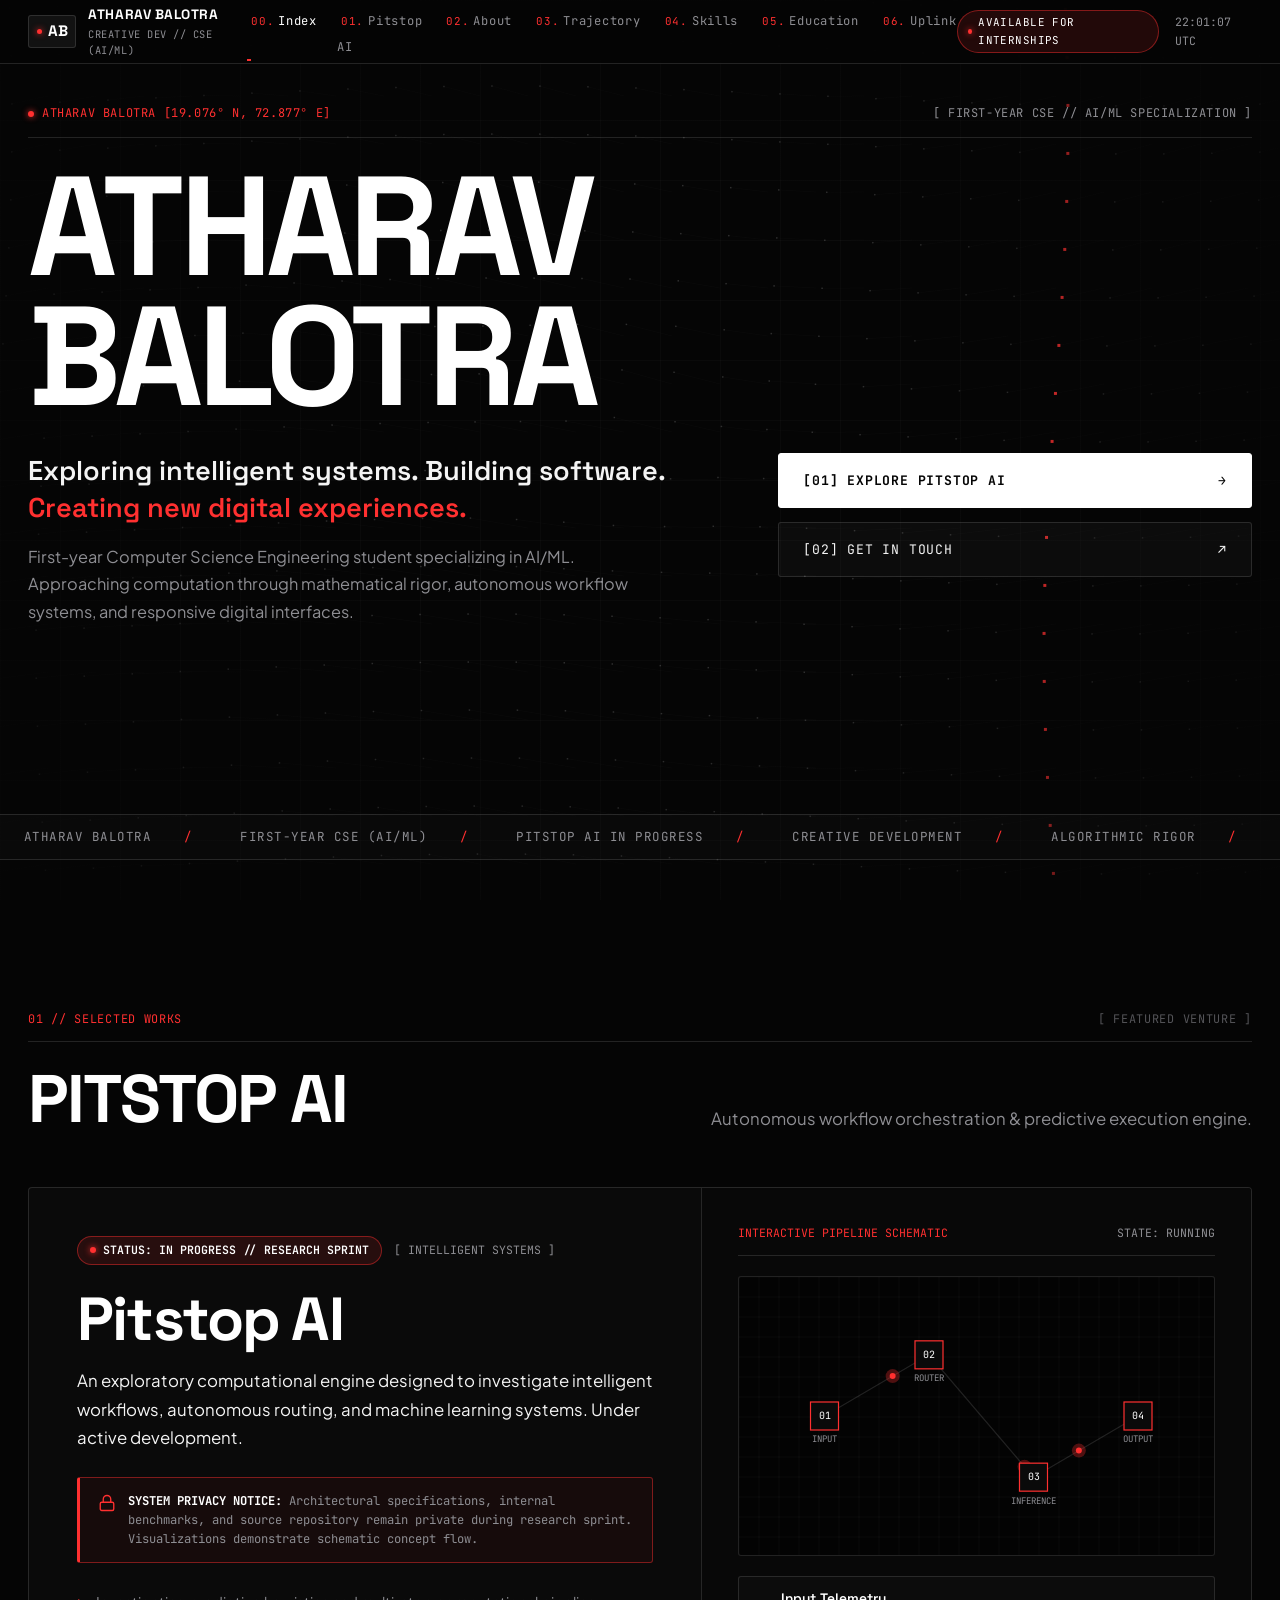
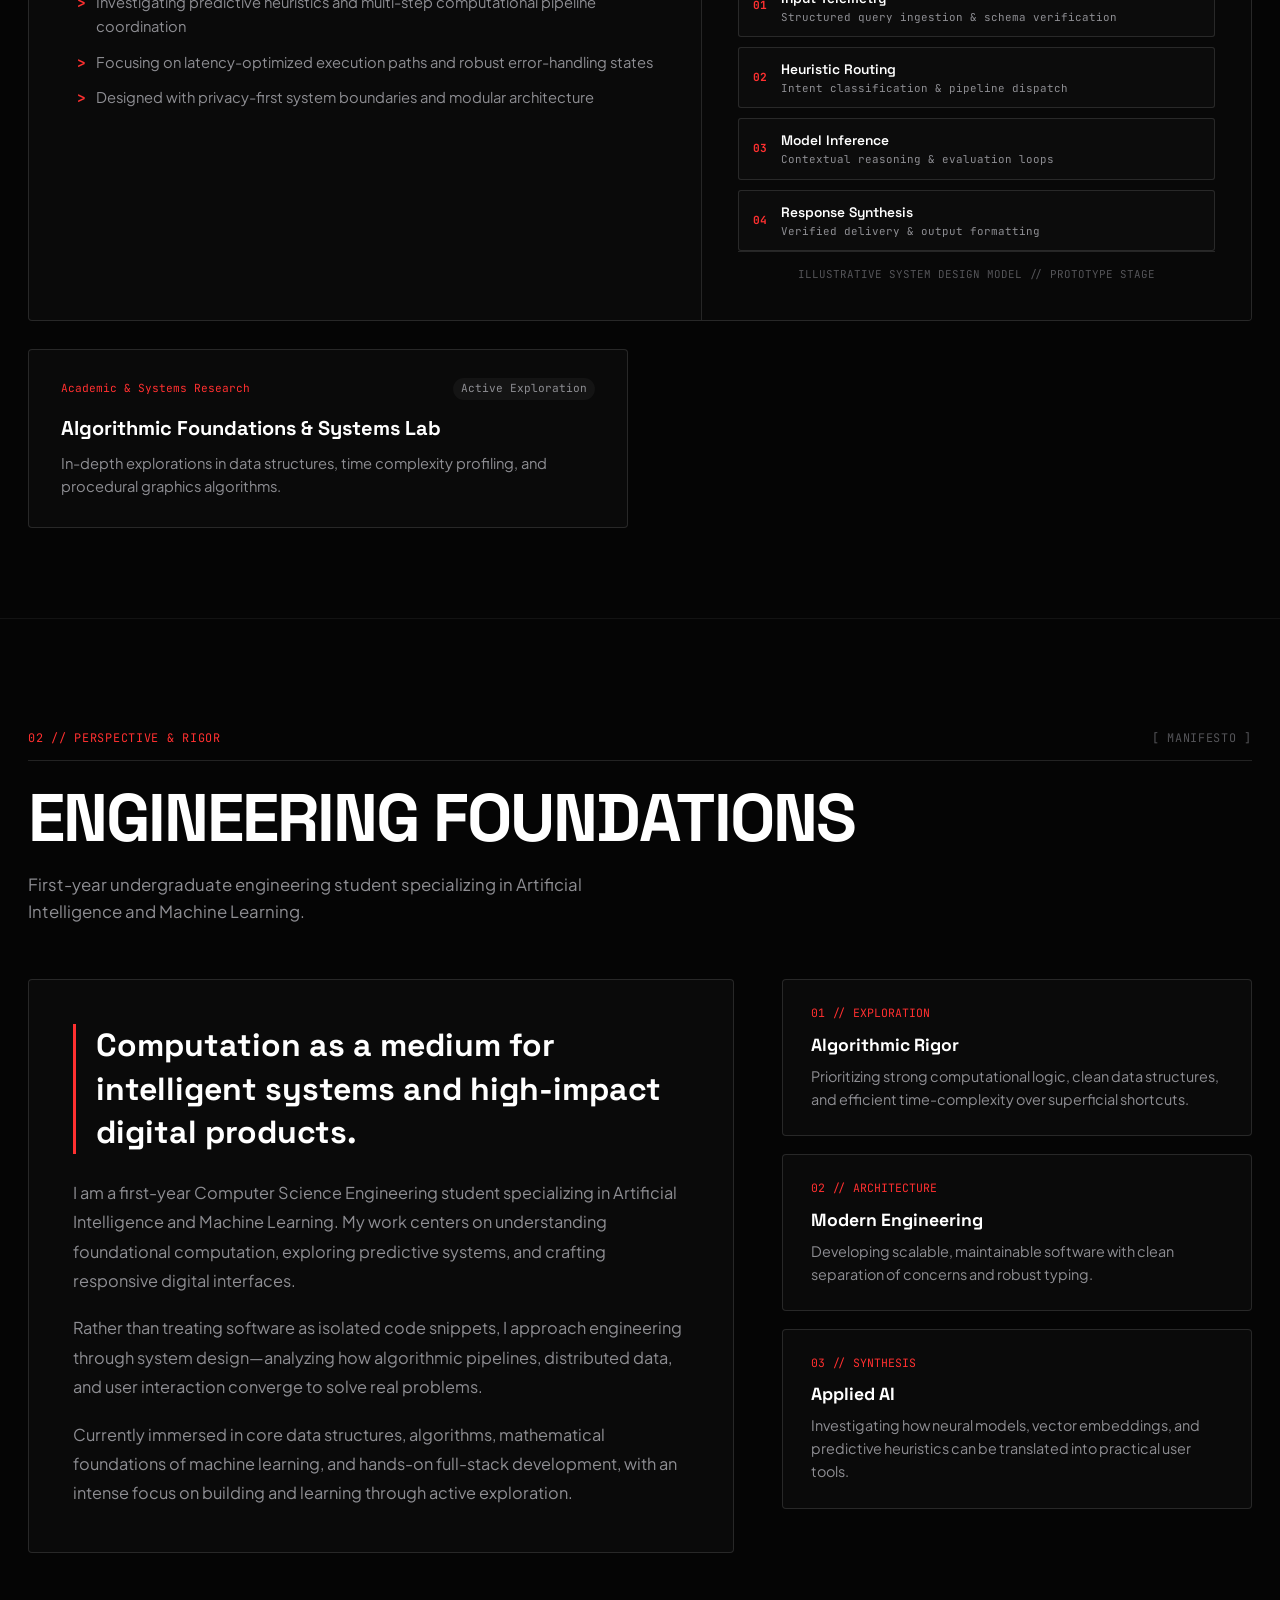
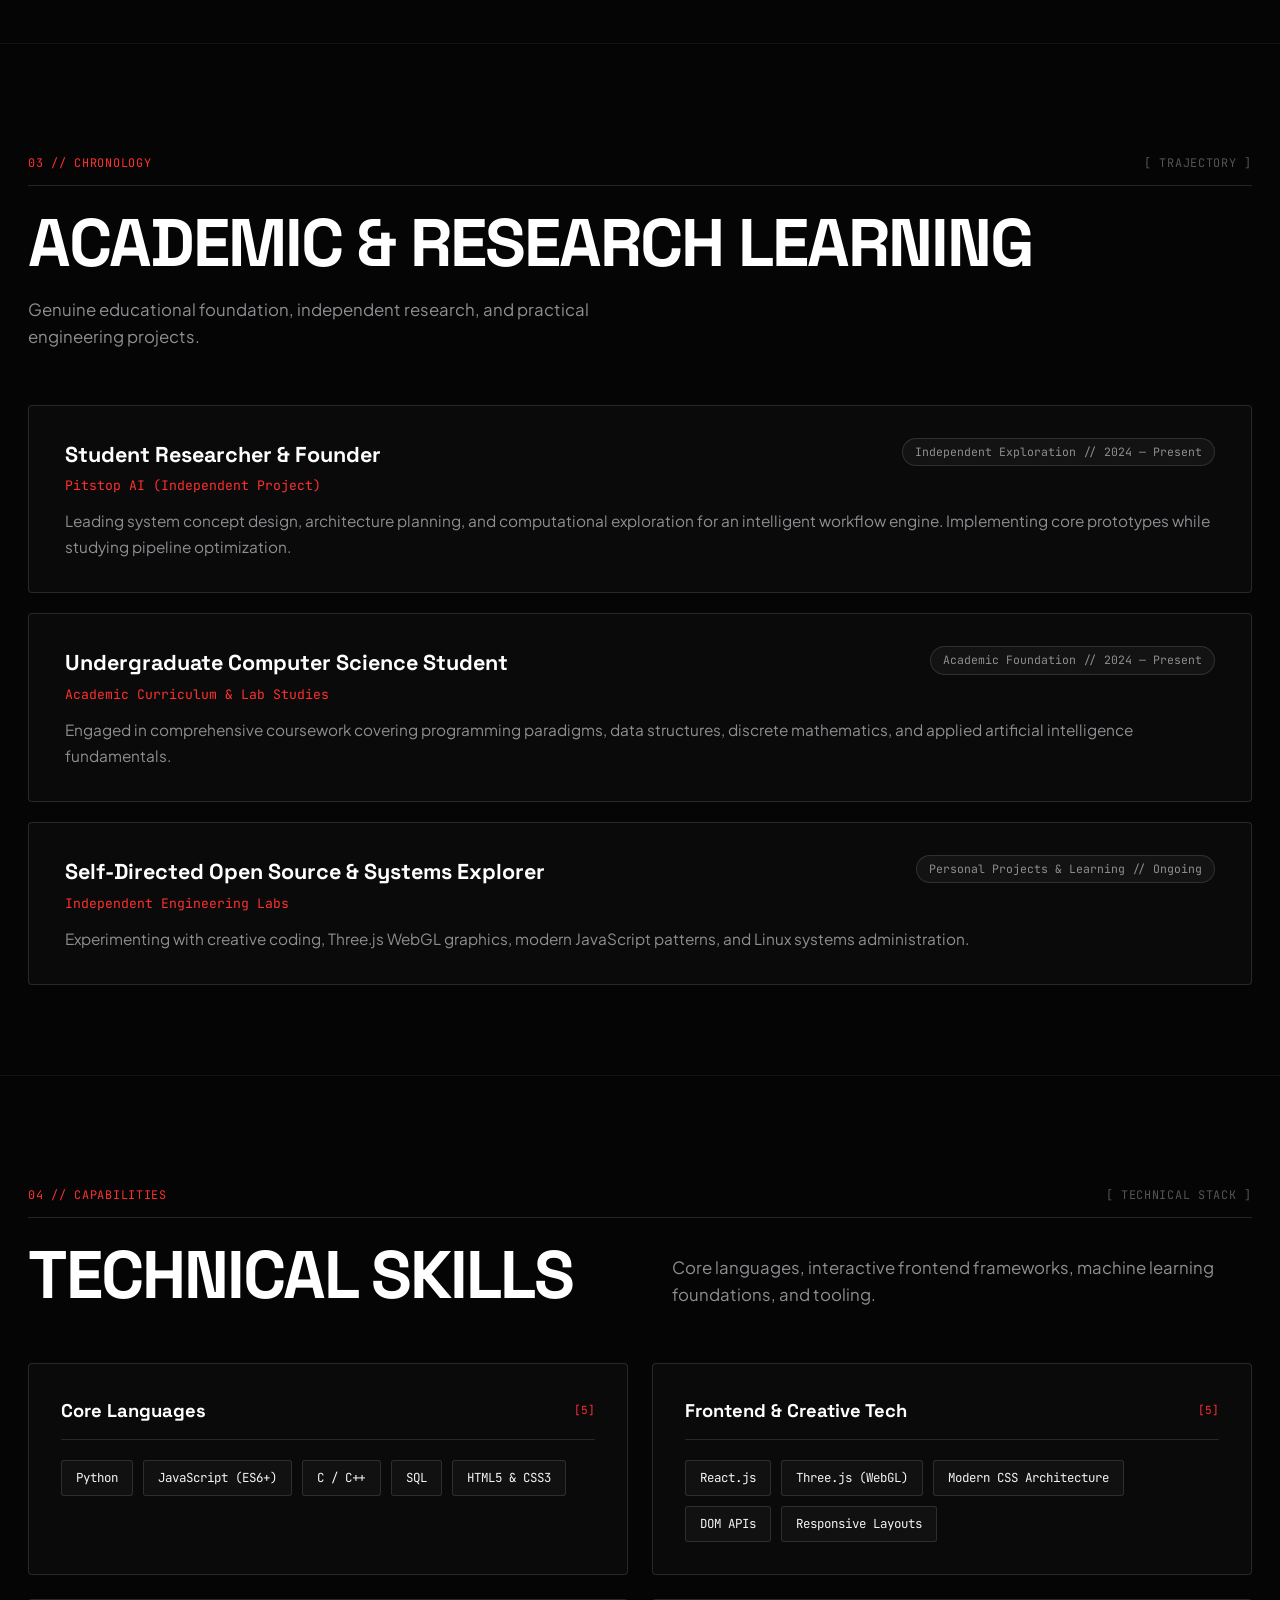
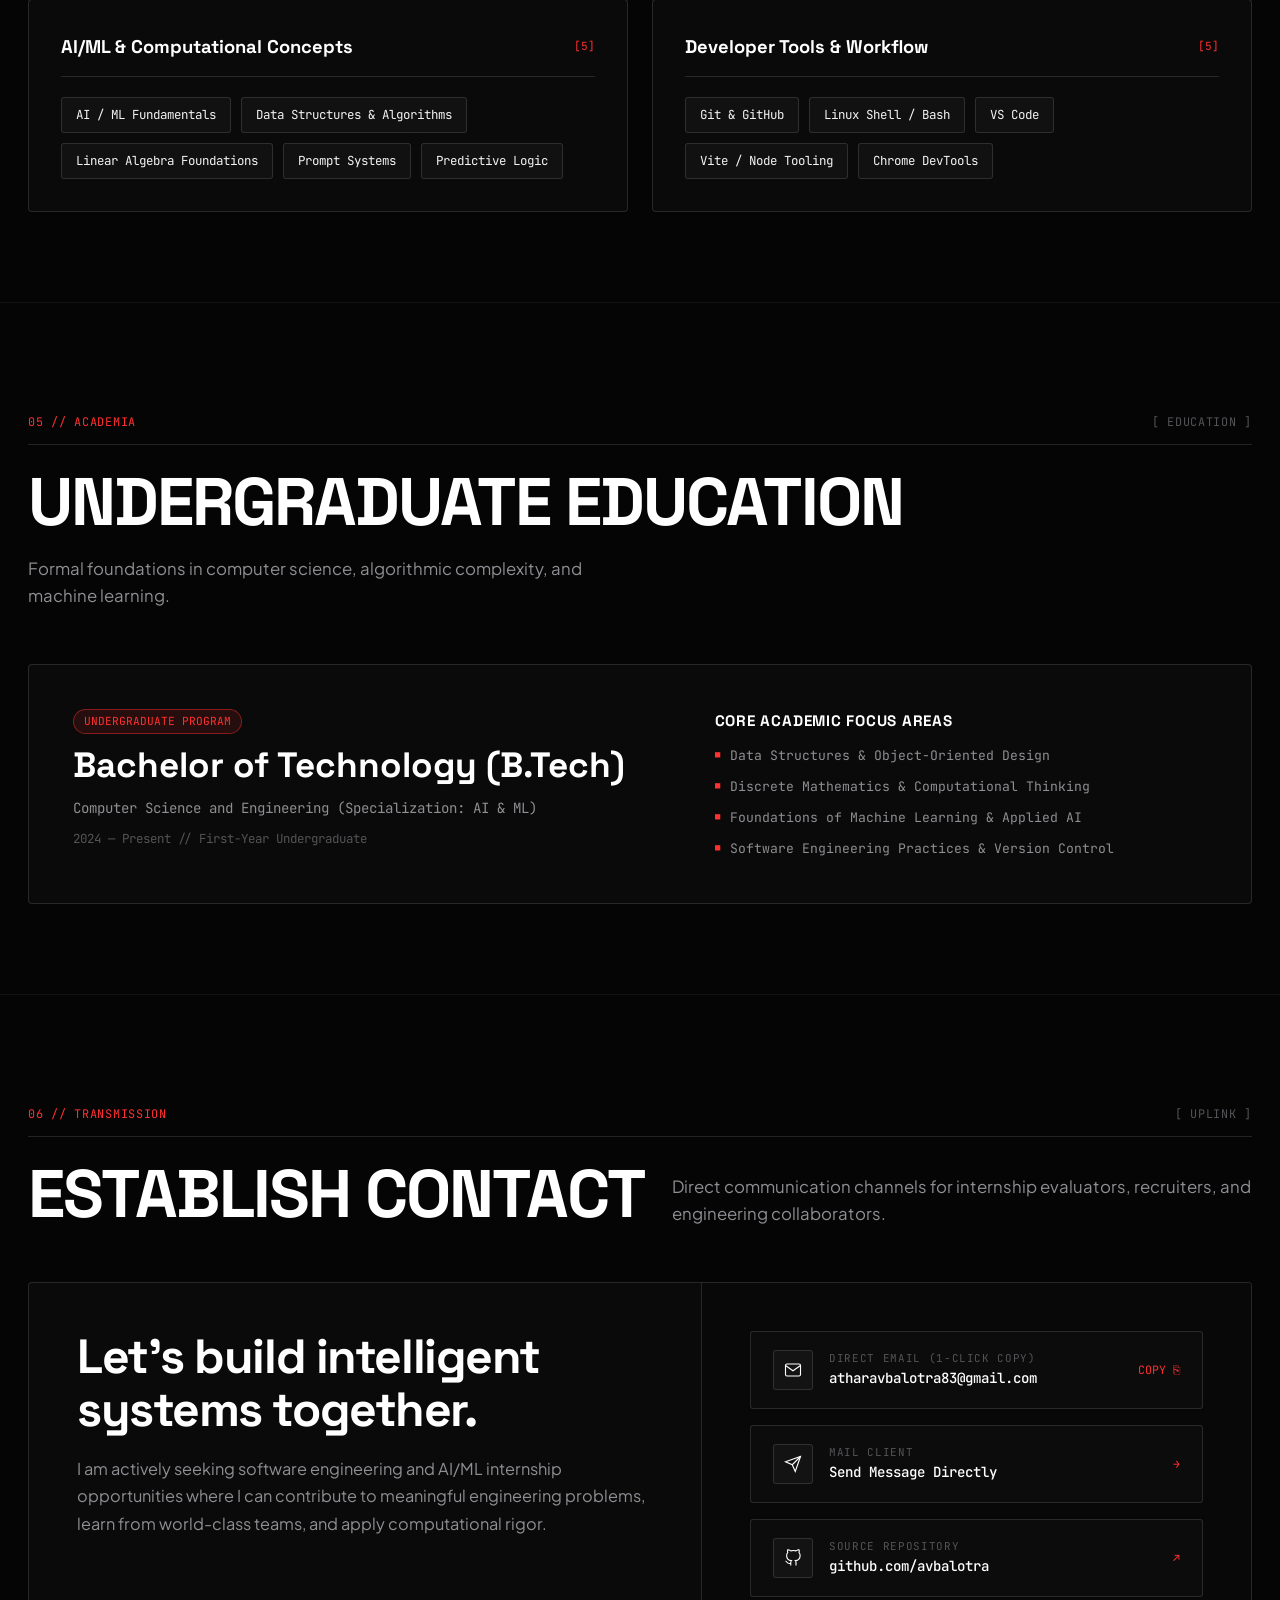
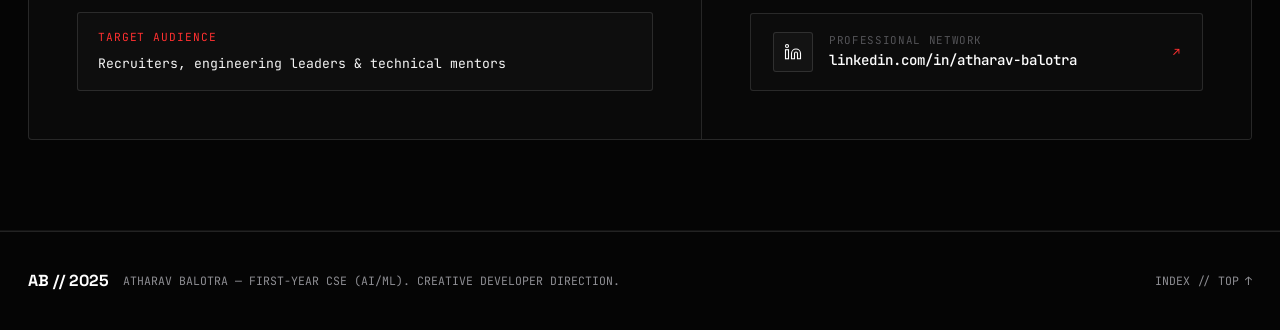
==== portfolio.html @ dbfda737 "feat: complete Wodniack creative-developer redesign with oversized typography and generative wave ca" ====
<!DOCTYPE html>
<html lang="en">
<head>
  <meta charset="UTF-8">
  <meta name="viewport" content="width=device-width, initial-scale=1.0">
  <title>ATHARAV BALOTRA — Creative Developer &amp; CSE (AI/ML)</title>
  
  <meta name="description" content="Atharav Balotra — First-year Computer Science Engineering student specializing in AI/ML. Creative developer portfolio featuring experimental typography, generative digital patterns, and Pitstop AI.">
  <meta name="author" content="Atharav Balotra">

  <!-- Monogram Vector Favicon -->
  <link rel="icon" href="data:image/svg+xml,<svg xmlns=%22http://www.w3.org/2000/svg%22 viewBox=%220 0 100 100%22><rect width=%22100%22 height=%22100%22 fill=%22%23050505%22/><circle cx=%2250%22 cy=%2250%22 r=%2238%22 fill=%22none%22 stroke=%22%23FF3030%22 stroke-width=%223%22 stroke-dasharray=%224 4%22/><text y=%22.72em%22 x=%22.18em%22 font-size=%2255%22 font-family=%22sans-serif%22 font-weight=%22800%22 fill=%22%23ffffff%22>AB</text></svg>">

  <!-- Google Fonts: Space Grotesk (Editorial Display), JetBrains Mono (Technical Monospace), Plus Jakarta Sans (Body) -->
  <link rel="preconnect" href="https://fonts.googleapis.com">
  <link rel="preconnect" href="https://fonts.gstatic.com" crossorigin>
  <link href="https://fonts.googleapis.com/css2?family=JetBrains+Mono:wght@300;400;500;600;700&family=Plus+Jakarta+Sans:wght@300;400;500;600;700;800&family=Space+Grotesk:wght@500;600;700;800&display=swap" rel="stylesheet">

  <link rel="stylesheet" href="style.css">
</head>
<body class="wodniack-creative">

  <!-- Accessibility Skip Link -->
  <a href="#hero" class="skip-link">Skip to central content</a>

  <!-- ========================================================
       GENERATIVE DIGITAL WAVE BACKGROUND (2D CANVAS)
       ======================================================== -->
  <div class="generative-viewport" aria-hidden="true">
    <canvas id="generativeCanvas" class="canvas-generative"></canvas>
    <div class="screen-grid-overlay"></div>
    <div class="screen-dither-vignette"></div>
  </div>

  <!-- ========================================================
       MINIMAL TECHNICAL HEADER & NAVIGATION
       ======================================================== -->
  <header class="creative-header" id="mainHeader">
    <div class="header-container">
      
      <!-- Monogram & Identity -->
      <a href="#hero" class="brand-anchor" aria-label="Atharav Balotra Homepage">
        <div class="brand-badge">
          <span class="red-dot"></span>
          <span>AB</span>
        </div>
        <div class="brand-meta">
          <span class="brand-title">ATHARAV BALOTRA</span>
          <span class="brand-subtitle">CREATIVE DEV // CSE (AI/ML)</span>
        </div>
      </a>

      <!-- Desktop Navigation Links (No Resume Link) -->
      <nav class="header-nav" aria-label="Primary Navigation">
        <ul class="nav-links-row">
          <li><a href="#hero" class="nav-link-item active" data-section="hero"><span class="idx">00.</span>Index</a></li>
          <li><a href="#pitstop" class="nav-link-item" data-section="pitstop"><span class="idx">01.</span>Pitstop AI</a></li>
          <li><a href="#about" class="nav-link-item" data-section="about"><span class="idx">02.</span>About</a></li>
          <li><a href="#experience" class="nav-link-item" data-section="experience"><span class="idx">03.</span>Trajectory</a></li>
          <li><a href="#skills" class="nav-link-item" data-section="skills"><span class="idx">04.</span>Skills</a></li>
          <li><a href="#education" class="nav-link-item" data-section="education"><span class="idx">05.</span>Education</a></li>
          <li><a href="#contact" class="nav-link-item" data-section="contact"><span class="idx">06.</span>Uplink</a></li>
        </ul>
      </nav>

      <!-- Telemetry Status & Mobile Toggle -->
      <div class="header-telemetry">
        <div class="status-chip" title="Target: Recruiters &amp; Internship Evaluators">
          <span class="chip-pulse"></span>
          <span>AVAILABLE FOR INTERNSHIPS</span>
        </div>
        <span class="clock-display" id="telemetryClock">--:--:-- UTC</span>

        <button class="mobile-nav-toggle" id="mobileNavToggle" aria-label="Toggle Navigation Drawer" aria-expanded="false">
          <span class="toggle-line"></span>
          <span class="toggle-line"></span>
        </button>
      </div>

    </div>

    <!-- Mobile Drawer Menu (No Resume Button) -->
    <div class="mobile-drawer-menu" id="mobileDrawerMenu" aria-hidden="true">
      <ul class="mobile-drawer-list">
        <li><a href="#hero" class="mobile-item"><span class="m-idx">00.</span>Origin // Index</a></li>
        <li><a href="#pitstop" class="mobile-item"><span class="m-idx">01.</span>Featured // Pitstop AI</a></li>
        <li><a href="#about" class="mobile-item"><span class="m-idx">02.</span>Perspective // About</a></li>
        <li><a href="#experience" class="mobile-item"><span class="m-idx">03.</span>Chronology // Trajectory</a></li>
        <li><a href="#skills" class="mobile-item"><span class="m-idx">04.</span>Capabilities // Skills</a></li>
        <li><a href="#education" class="mobile-item"><span class="m-idx">05.</span>Undergraduate // Education</a></li>
        <li><a href="#contact" class="mobile-item"><span class="m-idx">06.</span>Transmission // Contact</a></li>
      </ul>
    </div>
  </header>

  <!-- ========================================================
       MAIN STAGE: EDITORIAL SECTORS
       ======================================================== -->
  <main class="main-content" id="main-content">

    <!-- ----------------------------------------------------
         HERO SECTION: OVERSIZED EDITORIAL TYPOGRAPHY
         ---------------------------------------------------- -->
    <section class="hero-stage" id="hero">
      <div class="hero-main-container">
        
        <!-- Metadata Row -->
        <div class="hero-meta-row">
          <span class="hero-tag">
            <span class="hero-tag-dot"></span>
            <span>ATHARAV BALOTRA [19.076° N, 72.877° E]</span>
          </span>
          <span>[ FIRST-YEAR CSE // AI/ML SPECIALIZATION ]</span>
        </div>

        <!-- Massive Kinetic Typography Heading -->
        <div class="hero-headline-wrap">
          <h1 class="hero-massive-title" id="heroMassiveTitle">
            <span class="title-line" data-text="ATHARAV">ATHARAV</span>
            <span class="title-line" data-text="BALOTRA">BALOTRA</span>
          </h1>
        </div>

        <!-- Sub-Grid: Narrative Lead & Actions -->
        <div class="hero-sub-grid">
          <div>
            <div class="hero-lead-text">
              Exploring intelligent systems. Building software. <span class="highlight-red">Creating new digital experiences.</span>
            </div>
            <p class="hero-bio-p">
              First-year Computer Science Engineering student specializing in AI/ML. Approaching computation through mathematical rigor, autonomous workflow systems, and responsive digital interfaces.
            </p>
          </div>

          <!-- Action Triggers (No Resume Button) -->
          <div class="hero-actions-row">
            <a href="#pitstop" class="btn-action-primary" aria-label="Explore Featured Project Pitstop AI">
              <span>[01] EXPLORE PITSTOP AI</span>
              <span>&rarr;</span>
            </a>
            <a href="#contact" class="btn-action-ghost" aria-label="Navigate to Contact Section">
              <span>[02] GET IN TOUCH</span>
              <span>&nearr;</span>
            </a>
          </div>
        </div>

      </div>

      <!-- Kinetic Marquee Ticker Ribbon -->
      <div class="kinetic-ticker-ribbon" aria-hidden="true">
        <div class="ticker-track">
          <span class="ticker-item">ATHARAV BALOTRA <span class="sep">/</span></span>
          <span class="ticker-item">FIRST-YEAR CSE (AI/ML) <span class="sep">/</span></span>
          <span class="ticker-item">PITSTOP AI IN PROGRESS <span class="sep">/</span></span>
          <span class="ticker-item">CREATIVE DEVELOPMENT <span class="sep">/</span></span>
          <span class="ticker-item">ALGORITHMIC RIGOR <span class="sep">/</span></span>
          <span class="ticker-item">SYSTEMS ARCHITECTURE <span class="sep">/</span></span>
          <!-- Cloned for seamless loop -->
          <span class="ticker-item">ATHARAV BALOTRA <span class="sep">/</span></span>
          <span class="ticker-item">FIRST-YEAR CSE (AI/ML) <span class="sep">/</span></span>
          <span class="ticker-item">PITSTOP AI IN PROGRESS <span class="sep">/</span></span>
          <span class="ticker-item">CREATIVE DEVELOPMENT <span class="sep">/</span></span>
          <span class="ticker-item">ALGORITHMIC RIGOR <span class="sep">/</span></span>
          <span class="ticker-item">SYSTEMS ARCHITECTURE <span class="sep">/</span></span>
        </div>
      </div>
    </section>

    <!-- ----------------------------------------------------
         01. SELECTED WORKS: PITSTOP AI (LARGE PRESENTATION)
         ---------------------------------------------------- -->
    <section class="editorial-sector" id="pitstop">
      <div class="sector-wrap">
        
        <header class="sector-editorial-header">
          <div class="seh-index-row">
            <span class="sec-num">01 // SELECTED WORKS</span>
            <span class="sec-code">[ FEATURED VENTURE ]</span>
          </div>
          <div class="seh-title-row">
            <h2 class="seh-large-title">PITSTOP AI</h2>
            <p class="seh-desc-lead">
              Autonomous workflow orchestration &amp; predictive execution engine.
            </p>
          </div>
        </header>

        <!-- Flagship Project Presentation -->
        <article class="editorial-project-card">
          <div class="epc-split-layout">
            
            <!-- Left Info Column -->
            <div class="epc-info-column">
              <div>
                <div class="epc-top-bar">
                  <span class="status-badge-red">
                    <span class="badge-dot-ping"></span>
                    <span>STATUS: IN PROGRESS // RESEARCH SPRINT</span>
                  </span>
                  <span class="epc-tag">[ INTELLIGENT SYSTEMS ]</span>
                </div>

                <h3 class="epc-project-title">Pitstop AI</h3>

                <p class="epc-summary">
                  An exploratory computational engine designed to investigate intelligent workflows, autonomous routing, and machine learning systems. Under active development.
                </p>

                <!-- Truthful Privacy Notice -->
                <div class="privacy-boundary-box">
                  <svg class="pbb-icon" viewBox="0 0 24 24" fill="none" stroke="currentColor" stroke-width="1.8">
                    <rect x="3" y="11" width="18" height="11" rx="2" ry="2"/>
                    <path d="M7 11V7a5 5 0 0 1 10 0v4"/>
                  </svg>
                  <div class="pbb-text">
                    <strong>SYSTEM PRIVACY NOTICE:</strong> Architectural specifications, internal benchmarks, and source repository remain private during research sprint. Visualizations demonstrate schematic concept flow.
                  </div>
                </div>

                <ul class="epc-bullet-list">
                  <li>Investigating predictive heuristics and multi-step computational pipeline coordination</li>
                  <li>Focusing on latency-optimized execution paths and robust error-handling states</li>
                  <li>Designed with privacy-first system boundaries and modular architecture</li>
                </ul>
              </div>
            </div>

            <!-- Right Interactive Schematic Column -->
            <div class="epc-visual-column">
              <div class="visual-column-header">
                <span class="v-tag">INTERACTIVE PIPELINE SCHEMATIC</span>
                <span>STATE: RUNNING</span>
              </div>

              <!-- Interactive 2D Canvas -->
              <div class="schematic-canvas-wrap">
                <canvas id="schematicCanvas" class="schematic-canvas"></canvas>
              </div>

              <div class="pipeline-nodes-stack">
                <div class="pipeline-node-item">
                  <span class="pni-idx">01</span>
                  <div class="pni-info">
                    <span class="pni-name">Input Telemetry</span>
                    <span class="pni-sub">Structured query ingestion &amp; schema verification</span>
                  </div>
                </div>
                <div class="pipeline-node-item">
                  <span class="pni-idx">02</span>
                  <div class="pni-info">
                    <span class="pni-name">Heuristic Routing</span>
                    <span class="pni-sub">Intent classification &amp; pipeline dispatch</span>
                  </div>
                </div>
                <div class="pipeline-node-item">
                  <span class="pni-idx">03</span>
                  <div class="pni-info">
                    <span class="pni-name">Model Inference</span>
                    <span class="pni-sub">Contextual reasoning &amp; evaluation loops</span>
                  </div>
                </div>
                <div class="pipeline-node-item">
                  <span class="pni-idx">04</span>
                  <div class="pni-info">
                    <span class="pni-name">Response Synthesis</span>
                    <span class="pni-sub">Verified delivery &amp; output formatting</span>
                  </div>
                </div>
              </div>

              <div class="visual-column-footer">
                ILLUSTRATIVE SYSTEM DESIGN MODEL // PROTOTYPE STAGE
              </div>
            </div>

          </div>
        </article>

        <!-- Secondary Explorations (Hydrated from Maintainable Data Source) -->
        <div class="secondary-projects-grid" id="secondaryProjectsContainer"></div>

      </div>
    </section>

    <!-- ----------------------------------------------------
         02. ABOUT SECTION: PERSPECTIVE & RIGOR
         ---------------------------------------------------- -->
    <section class="editorial-sector" id="about">
      <div class="sector-wrap">
        
        <header class="sector-editorial-header">
          <div class="seh-index-row">
            <span class="sec-num">02 // PERSPECTIVE &amp; RIGOR</span>
            <span class="sec-code">[ MANIFESTO ]</span>
          </div>
          <div class="seh-title-row">
            <h2 class="seh-large-title">ENGINEERING FOUNDATIONS</h2>
            <p class="seh-desc-lead">
              First-year undergraduate engineering student specializing in Artificial Intelligence and Machine Learning.
            </p>
          </div>
        </header>

        <div class="editorial-about-grid">
          
          <article class="about-manifesto-pane">
            <h3 class="manifesto-big-statement">
              Computation as a medium for intelligent systems and high-impact digital products.
            </h3>
            <div class="manifesto-paragraphs" id="aboutManifestoContainer">
              <p>
                I am a first-year Computer Science Engineering student specializing in Artificial Intelligence and Machine Learning. My work centers on understanding foundational computation, exploring predictive systems, and crafting responsive digital interfaces.
              </p>
              <p>
                Rather than treating software as isolated code snippets, I approach engineering through system design—analyzing how algorithmic pipelines, distributed data, and user interaction converge to solve real problems.
              </p>
              <p>
                Currently immersed in core data structures, algorithms, mathematical foundations of machine learning, and hands-on full-stack development, with an intense focus on building and learning through active exploration.
              </p>
            </div>
          </article>

          <div class="principles-vertical-stack" id="principlesContainer">
            <div class="principle-block">
              <div class="pb-header">
                <span>01 // EXPLORATION</span>
              </div>
              <h4 class="pb-title">Algorithmic Rigor</h4>
              <p class="pb-desc">
                Prioritizing strong computational logic, clean data structures, and efficient time-complexity over superficial shortcuts.
              </p>
            </div>

            <div class="principle-block">
              <div class="pb-header">
                <span>02 // ARCHITECTURE</span>
              </div>
              <h4 class="pb-title">Modern Engineering</h4>
              <p class="pb-desc">
                Developing scalable, maintainable software with clean separation of concerns and robust typing.
              </p>
            </div>

            <div class="principle-block">
              <div class="pb-header">
                <span>03 // SYNTHESIS</span>
              </div>
              <h4 class="pb-title">Applied AI</h4>
              <p class="pb-desc">
                Investigating how neural models, vector embeddings, and predictive heuristics can be translated into practical user tools.
              </p>
            </div>
          </div>

        </div>

      </div>
    </section>

    <!-- ----------------------------------------------------
         03. EXPERIENCE: TRAJECTORY & LABS
         ---------------------------------------------------- -->
    <section class="editorial-sector" id="experience">
      <div class="sector-wrap">
        
        <header class="sector-editorial-header">
          <div class="seh-index-row">
            <span class="sec-num">03 // CHRONOLOGY</span>
            <span class="sec-code">[ TRAJECTORY ]</span>
          </div>
          <div class="seh-title-row">
            <h2 class="seh-large-title">ACADEMIC &amp; RESEARCH LEARNING</h2>
            <p class="seh-desc-lead">
              Genuine educational foundation, independent research, and practical engineering projects.
            </p>
          </div>
        </header>

        <div class="trajectory-stack" id="experienceTrajectoryContainer">
          
          <div class="trajectory-card">
            <div class="tc-top-row">
              <div>
                <h3 class="tc-role">Student Researcher &amp; Founder</h3>
                <div class="tc-entity">Pitstop AI (Independent Project)</div>
              </div>
              <span class="tc-meta-pill">Independent Exploration // 2024 — Present</span>
            </div>
            <p class="tc-desc">
              Leading system concept design, architecture planning, and computational exploration for an intelligent workflow engine. Implementing core prototypes while studying pipeline optimization.
            </p>
          </div>

          <div class="trajectory-card">
            <div class="tc-top-row">
              <div>
                <h3 class="tc-role">Undergraduate Computer Science Student</h3>
                <div class="tc-entity">Academic Curriculum &amp; Lab Studies</div>
              </div>
              <span class="tc-meta-pill">Academic Foundation // 2024 — Present</span>
            </div>
            <p class="tc-desc">
              Engaged in comprehensive coursework covering programming paradigms, data structures, discrete mathematics, and applied artificial intelligence fundamentals.
            </p>
          </div>

          <div class="trajectory-card">
            <div class="tc-top-row">
              <div>
                <h3 class="tc-role">Self-Directed Open Source &amp; Systems Explorer</h3>
                <div class="tc-entity">Independent Engineering Labs</div>
              </div>
              <span class="tc-meta-pill">Personal Projects &amp; Learning // Ongoing</span>
            </div>
            <p class="tc-desc">
              Experimenting with creative coding, interactive Canvas graphics, modern JavaScript patterns, and Linux systems administration.
            </p>
          </div>

        </div>

      </div>
    </section>

    <!-- ----------------------------------------------------
         04. SKILLS: TECHNICAL CAPABILITIES
         ---------------------------------------------------- -->
    <section class="editorial-sector" id="skills">
      <div class="sector-wrap">
        
        <header class="sector-editorial-header">
          <div class="seh-index-row">
            <span class="sec-num">04 // CAPABILITIES</span>
            <span class="sec-code">[ TECHNICAL STACK ]</span>
          </div>
          <div class="seh-title-row">
            <h2 class="seh-large-title">TECHNICAL SKILLS</h2>
            <p class="seh-desc-lead">
              Core languages, interactive frontend frameworks, machine learning foundations, and tooling.
            </p>
          </div>
        </header>

        <div class="skills-modern-grid" id="skillsMatrixContainer">
          
          <div class="skill-modern-card">
            <div class="smc-header">
              <h3 class="smc-title">Core Languages</h3>
              <span class="smc-count">[5]</span>
            </div>
            <div class="smc-pills-wrap">
              <span class="smc-pill">Python</span>
              <span class="smc-pill">JavaScript (ES6+)</span>
              <span class="smc-pill">C / C++</span>
              <span class="smc-pill">SQL</span>
              <span class="smc-pill">HTML5 &amp; CSS3</span>
            </div>
          </div>

          <div class="skill-modern-card">
            <div class="smc-header">
              <h3 class="smc-title">Frontend &amp; Creative Tech</h3>
              <span class="smc-count">[5]</span>
            </div>
            <div class="smc-pills-wrap">
              <span class="smc-pill">React.js</span>
              <span class="smc-pill">Canvas 2D / WebGL</span>
              <span class="smc-pill">Modern CSS Architecture</span>
              <span class="smc-pill">DOM APIs</span>
              <span class="smc-pill">Responsive Layouts</span>
            </div>
          </div>

          <div class="skill-modern-card">
            <div class="smc-header">
              <h3 class="smc-title">AI/ML &amp; Computational Concepts</h3>
              <span class="smc-count">[5]</span>
            </div>
            <div class="smc-pills-wrap">
              <span class="smc-pill">AI / ML Fundamentals</span>
              <span class="smc-pill">Data Structures &amp; Algorithms</span>
              <span class="smc-pill">Linear Algebra Foundations</span>
              <span class="smc-pill">Prompt Systems</span>
              <span class="smc-pill">Predictive Logic</span>
            </div>
          </div>

          <div class="skill-modern-card">
            <div class="smc-header">
              <h3 class="smc-title">Developer Tools &amp; Workflow</h3>
              <span class="smc-count">[5]</span>
            </div>
            <div class="smc-pills-wrap">
              <span class="smc-pill">Git &amp; GitHub</span>
              <span class="smc-pill">Linux Shell / Bash</span>
              <span class="smc-pill">VS Code</span>
              <span class="smc-pill">Vite / Node Tooling</span>
              <span class="smc-pill">Chrome DevTools</span>
            </div>
          </div>

        </div>

      </div>
    </section>

    <!-- ----------------------------------------------------
         05. EDUCATION: UNDERGRADUATE FOUNDATION
         ---------------------------------------------------- -->
    <section class="editorial-sector" id="education">
      <div class="sector-wrap">
        
        <header class="sector-editorial-header">
          <div class="seh-index-row">
            <span class="sec-num">05 // ACADEMIA</span>
            <span class="sec-code">[ EDUCATION ]</span>
          </div>
          <div class="seh-title-row">
            <h2 class="seh-large-title">UNDERGRADUATE EDUCATION</h2>
            <p class="seh-desc-lead">
              Formal foundations in computer science, algorithmic complexity, and machine learning.
            </p>
          </div>
        </header>

        <article class="education-editorial-card">
          <div class="edu-split-row">
            
            <div class="edu-left-col">
              <span class="edu-tag-pill">UNDERGRADUATE PROGRAM</span>
              <h3 class="edu-degree-title">Bachelor of Technology (B.Tech)</h3>
              <div class="edu-spec-sub">Computer Science and Engineering (Specialization: AI &amp; ML)</div>
              <div class="edu-timeline-sub">2024 — Present // First-Year Undergraduate</div>
            </div>

            <div class="edu-right-col">
              <h4 class="edu-focus-header">Core Academic Focus Areas</h4>
              <ul class="edu-focus-items" id="eduFocusItemsContainer">
                <li>Data Structures &amp; Object-Oriented Design</li>
                <li>Discrete Mathematics &amp; Computational Thinking</li>
                <li>Foundations of Machine Learning &amp; Applied AI</li>
                <li>Software Engineering Practices &amp; Version Control</li>
              </ul>
            </div>

          </div>
        </article>

      </div>
    </section>

    <!-- ----------------------------------------------------
         06. CONTACT: TRANSMISSION UPLINK
         ---------------------------------------------------- -->
    <section class="editorial-sector" id="contact">
      <div class="sector-wrap">
        
        <header class="sector-editorial-header">
          <div class="seh-index-row">
            <span class="sec-num">06 // TRANSMISSION</span>
            <span class="sec-code">[ UPLINK ]</span>
          </div>
          <div class="seh-title-row">
            <h2 class="seh-large-title">ESTABLISH CONTACT</h2>
            <p class="seh-desc-lead">
              Direct communication channels for internship evaluators, recruiters, and engineering collaborators.
            </p>
          </div>
        </header>

        <div class="contact-uplink-card">
          <div class="cuc-split-layout">
            
            <div class="cuc-left-info">
              <div>
                <h3 class="cuc-headline">Let's build intelligent systems together.</h3>
                <p class="cuc-body">
                  I am actively seeking software engineering and AI/ML internship opportunities where I can contribute to meaningful engineering problems, learn from world-class teams, and apply computational rigor.
                </p>
              </div>

              <div class="cuc-audience-note">
                <span class="can-title">TARGET AUDIENCE</span>
                <span class="can-text">Recruiters, engineering leaders &amp; technical mentors</span>
              </div>
            </div>

            <div class="cuc-right-channels">
              
              <!-- 1-Click Copy Email Channel -->
              <div class="direct-channel-card" id="copyEmailBtn" role="button" tabindex="0" aria-label="Copy email address to clipboard">
                <div class="dcc-info">
                  <div class="dcc-icon-box">
                    <svg class="dcc-svg" viewBox="0 0 24 24">
                      <path d="M4 4h16c1.1 0 2 .9 2 2v12c0 1.1-.9 2-2 2H4c-1.1 0-2-.9-2-2V6c0-1.1.9-2 2-2z"/>
                      <polyline points="22,6 12,13 2,6"/>
                    </svg>
                  </div>
                  <div class="dcc-text-col">
                    <span class="dcc-lbl">DIRECT EMAIL (1-CLICK COPY)</span>
                    <span class="dcc-val" id="contactEmailVal">atharavbalotra83@gmail.com</span>
                  </div>
                </div>
                <span class="dcc-action-badge">COPY ⎘</span>
              </div>

              <!-- Mail Client Direct Link -->
              <a href="mailto:atharavbalotra83@gmail.com" class="direct-channel-card" aria-label="Send direct message via email client">
                <div class="dcc-info">
                  <div class="dcc-icon-box">
                    <svg class="dcc-svg" viewBox="0 0 24 24">
                      <line x1="22" y1="2" x2="11" y2="13"/>
                      <polygon points="22 2 15 22 11 13 2 9 22 2"/>
                    </svg>
                  </div>
                  <div class="dcc-text-col">
                    <span class="dcc-lbl">MAIL CLIENT</span>
                    <span class="dcc-val">Send Message Directly</span>
                  </div>
                </div>
                <span class="dcc-action-badge">&rarr;</span>
              </a>

              <!-- GitHub Profile -->
              <a href="https://github.com/avbalotra" target="_blank" rel="noopener noreferrer" class="direct-channel-card" aria-label="Visit Atharav Balotra GitHub profile">
                <div class="dcc-info">
                  <div class="dcc-icon-box">
                    <svg class="dcc-svg" viewBox="0 0 24 24">
                      <path d="M9 19c-5 1.5-5-2.5-7-3m14 6v-3.87a3.37 3.37 0 0 0-.94-2.61c3.14-.35 6.44-1.54 6.44-7A5.44 5.44 0 0 0 20 4.77 5.07 5.07 0 0 0 19.91 1S18.73.65 16 2.48a13.38 13.38 0 0 0-7 0C6.27.65 5.09 1 5.09 1A5.07 5.07 0 0 0 5 4.77a5.44 5.44 0 0 0-1.5 3.78c0 5.42 3.3 6.61 6.44 7A3.37 3.37 0 0 0 9 18.13V22"/>
                    </svg>
                  </div>
                  <div class="dcc-text-col">
                    <span class="dcc-lbl">SOURCE REPOSITORY</span>
                    <span class="dcc-val">github.com/avbalotra</span>
                  </div>
                </div>
                <span class="dcc-action-badge">&nearr;</span>
              </a>

              <!-- LinkedIn Profile -->
              <a href="https://www.linkedin.com/in/atharav-balotra-5058a7336" target="_blank" rel="noopener noreferrer" class="direct-channel-card" aria-label="Visit Atharav Balotra LinkedIn profile">
                <div class="dcc-info">
                  <div class="dcc-icon-box">
                    <svg class="dcc-svg" viewBox="0 0 24 24">
                      <path d="M16 8a6 6 0 0 1 6 6v7h-4v-7a2 2 0 0 0-2-2 2 2 0 0 0-2 2v7h-4v-7a6 6 0 0 1 6-6z"/>
                      <rect x="2" y="9" width="4" height="12"/>
                      <circle cx="4" cy="4" r="2"/>
                    </svg>
                  </div>
                  <div class="dcc-text-col">
                    <span class="dcc-lbl">PROFESSIONAL NETWORK</span>
                    <span class="dcc-val">linkedin.com/in/atharav-balotra</span>
                  </div>
                </div>
                <span class="dcc-action-badge">&nearr;</span>
              </a>

            </div>

          </div>
        </div>

      </div>
    </section>

  </main>

  <!-- Interactive Clipboard Toast -->
  <div class="cyber-toast" id="copyToast" role="status" aria-live="polite">
    <span class="toast-dot"></span>
    <span class="toast-msg">EMAIL COPIED TO CLIPBOARD // ATHARAVBALOTRA83@GMAIL.COM</span>
  </div>

  <!-- ========================================================
       CREATIVE FOOTER
       ======================================================== -->
  <footer class="creative-footer">
    <div class="footer-container">
      <div class="footer-left">
        <span class="footer-monogram">AB // 2025</span>
        <span class="footer-statement">
          ATHARAV BALOTRA &mdash; FIRST-YEAR CSE (AI/ML). CREATIVE DEVELOPER DIRECTION.
        </span>
      </div>
      <div class="footer-right">
        <a href="#hero" class="footer-back-top" aria-label="Return to top of page">
          <span>INDEX // TOP</span>
          <span>&uarr;</span>
        </a>
      </div>
    </div>
  </footer>

  <!-- ========================================================
       SCRIPTS: DATA SOURCE MODULE & MOTION ARCHITECTURE
       ======================================================== -->
  <script src="portfolio-data.js"></script>
  <script src="script.js"></script>
</body>
</html>
---- style.css ----
/* ==========================================================================
   ATHARAV BALOTRA — CREATIVE DEVELOPER & CSE (AI/ML)
   STYLE.CSS: Wodniack-Inspired Creative-Developer Direction
   Oversized Editorial Typography, Generative Digital Graphics,
   Brutalist Monochrome Contrast & Restrained Vivid Red Accents
   Pure CSS (Zero external frameworks)
   ========================================================================== */

/* --------------------------------------------------------------------------
   1. DESIGN TOKENS & SYSTEM VARIABLES
   -------------------------------------------------------------------------- */
:root {
  /* Editorial Monochrome Palette */
  --bg-void: #050505;
  --bg-surface: #0a0a0a;
  --bg-surface-hover: #121212;
  --bg-card: rgba(14, 14, 14, 0.85);
  --bg-card-hover: rgba(22, 22, 22, 0.95);

  /* Hairline Borders & Structural Grids */
  --border-line: rgba(255, 255, 255, 0.12);
  --border-line-hover: rgba(255, 255, 255, 0.35);
  --border-subtle: rgba(255, 255, 255, 0.06);

  /* Restrained Vivid Red Accent */
  --accent-red: #FF3030;
  --accent-red-hover: #ff4d4d;
  --deep-red: #801018;
  --accent-red-dim: rgba(255, 48, 48, 0.12);
  --accent-red-glow: rgba(255, 48, 48, 0.3);
  --accent-red-border: rgba(255, 48, 48, 0.45);

  /* Typography Palette */
  --text-pure: #ffffff;
  --text-primary: #F4F4F4;
  --text-secondary: #8E8E93;
  --text-muted: #545458;

  /* Typography Families */
  --font-display: 'Space Grotesk', -apple-system, BlinkMacSystemFont, 'Segoe UI', Roboto, sans-serif;
  --font-body: 'Plus Jakarta Sans', -apple-system, BlinkMacSystemFont, 'Segoe UI', Roboto, sans-serif;
  --font-mono: 'JetBrains Mono', 'SF Mono', Consolas, Menlo, monospace;

  /* Layout Constants */
  --max-width: 1320px;
  --header-h: 64px;
  --radius-card: 4px;
  --radius-pill: 999px;

  /* Motion Curves */
  --ease-expo: cubic-bezier(0.16, 1, 0.3, 1);
  --transition-fast: 0.18s var(--ease-expo);
  --transition-smooth: 0.35s var(--ease-expo);
}

/* --------------------------------------------------------------------------
   2. GLOBAL RESETS & STACKING ARCHITECTURE
   -------------------------------------------------------------------------- */
*, *::before, *::after {
  box-sizing: border-box;
  margin: 0;
  padding: 0;
}

html {
  scroll-behavior: smooth;
  font-size: 16px;
  background-color: var(--bg-void);
  color: var(--text-primary);
  font-family: var(--font-body);
  -webkit-font-smoothing: antialiased;
  -moz-osx-font-smoothing: grayscale;
}

html, body {
  overflow-x: hidden;
  width: 100%;
  max-width: 100vw;
  background-color: var(--bg-void);
}

body.wodniack-creative {
  position: relative;
  min-height: 100vh;
  min-height: 100svh;
  color: var(--text-primary);
  line-height: 1.6;
}

/* Global Link Reset (Neutralize default browser blue & underline) */
a {
  color: inherit;
  text-decoration: none;
  transition: color var(--transition-fast), border-color var(--transition-fast);
}

/* Accessible Focus States */
a:focus-visible,
button:focus-visible,
div[tabindex="0"]:focus-visible {
  outline: 2px solid var(--accent-red);
  outline-offset: 3px;
}

/* Skip Link */
.skip-link {
  position: absolute;
  top: -100px;
  left: 20px;
  background: var(--bg-void);
  color: var(--accent-red);
  border: 1px solid var(--accent-red);
  padding: 8px 16px;
  font-family: var(--font-mono);
  font-size: 0.8rem;
  z-index: 10000;
  border-radius: 2px;
  transition: top 0.2s ease;
}
.skip-link:focus {
  top: 15px;
}

/* Custom Scrollbar */
::-webkit-scrollbar {
  width: 5px;
}
::-webkit-scrollbar-track {
  background: var(--bg-void);
}
::-webkit-scrollbar-thumb {
  background: rgba(255, 255, 255, 0.18);
  border-radius: 2px;
}
::-webkit-scrollbar-thumb:hover {
  background: var(--accent-red);
}

/* --------------------------------------------------------------------------
   3. GENERATIVE BACKGROUND VIEWPORT (INTERACTIVE DIGITAL WAVE & GRAIN)
   -------------------------------------------------------------------------- */
.generative-viewport {
  position: fixed;
  inset: 0;
  width: 100vw;
  height: 100vh;
  height: 100svh;
  pointer-events: none;
  z-index: 0;
  overflow: hidden;
  background: var(--bg-void);
}

.canvas-generative {
  position: absolute;
  inset: 0;
  width: 100%;
  height: 100%;
  display: block;
  z-index: 1;
}

.screen-grid-overlay {
  position: absolute;
  inset: 0;
  z-index: 2;
  background-image: linear-gradient(to right, rgba(255, 255, 255, 0.02) 1px, transparent 1px),
                    linear-gradient(to bottom, rgba(255, 255, 255, 0.02) 1px, transparent 1px);
  background-size: 60px 60px;
  pointer-events: none;
}

.screen-dither-vignette {
  position: absolute;
  inset: 0;
  z-index: 3;
  background: radial-gradient(circle at center, transparent 35%, rgba(5, 5, 5, 0.88) 100%);
  pointer-events: none;
}

/* --------------------------------------------------------------------------
   4. MINIMAL TECHNICAL HEADER & NAVIGATION
   -------------------------------------------------------------------------- */
.creative-header {
  position: fixed;
  top: 0;
  left: 0;
  right: 0;
  height: var(--header-h);
  background: rgba(5, 5, 5, 0.85);
  backdrop-filter: blur(16px);
  -webkit-backdrop-filter: blur(16px);
  border-bottom: 1px solid var(--border-line);
  z-index: 1000;
  display: flex;
  align-items: center;
}

.header-container {
  max-width: var(--max-width);
  margin: 0 auto;
  width: 100%;
  padding: 0 28px;
  display: flex;
  align-items: center;
  justify-content: space-between;
}

/* Brand Monogram */
.brand-anchor {
  display: flex;
  align-items: center;
  gap: 12px;
}

.brand-badge {
  font-family: var(--font-display);
  font-weight: 800;
  font-size: 0.95rem;
  letter-spacing: -0.02em;
  color: var(--text-pure);
  background: rgba(255, 255, 255, 0.06);
  border: 1px solid var(--border-line);
  padding: 3px 8px;
  border-radius: 3px;
  display: inline-flex;
  align-items: center;
  gap: 6px;
}

.brand-badge .red-dot {
  width: 5px;
  height: 5px;
  background: var(--accent-red);
  border-radius: 50%;
  box-shadow: 0 0 6px var(--accent-red);
}

.brand-meta {
  display: flex;
  flex-direction: column;
}

.brand-title {
  font-family: var(--font-display);
  font-weight: 700;
  font-size: 0.85rem;
  letter-spacing: 0.04em;
  color: var(--text-pure);
}

.brand-subtitle {
  font-family: var(--font-mono);
  font-size: 0.65rem;
  color: var(--text-secondary);
  letter-spacing: 0.05em;
}

/* Desktop Navigation */
.header-nav {
  display: flex;
}

.nav-links-row {
  display: flex;
  align-items: center;
  gap: 20px;
  list-style: none;
}

.nav-link-item {
  font-family: var(--font-mono);
  font-size: 0.76rem;
  letter-spacing: 0.06em;
  color: var(--text-secondary);
  padding: 6px 4px;
  position: relative;
  transition: color var(--transition-fast);
}

.nav-link-item .idx {
  color: var(--accent-red);
  margin-right: 4px;
  font-size: 0.68rem;
}

.nav-link-item::after {
  content: '';
  position: absolute;
  bottom: 0;
  left: 0;
  width: 0%;
  height: 1.5px;
  background: var(--accent-red);
  transition: width 0.25s var(--ease-expo);
}

.nav-link-item:hover {
  color: var(--text-pure);
}

.nav-link-item:hover::after,
.nav-link-item.active::after {
  width: 100%;
}

.nav-link-item.active {
  color: var(--text-pure);
}

/* Header Telemetry Status */
.header-telemetry {
  display: flex;
  align-items: center;
  gap: 16px;
  font-family: var(--font-mono);
  font-size: 0.72rem;
}

.status-chip {
  display: inline-flex;
  align-items: center;
  gap: 6px;
  padding: 3px 10px;
  background: var(--accent-red-dim);
  border: 1px solid var(--accent-red-border);
  border-radius: var(--radius-pill);
  color: var(--text-pure);
  font-size: 0.68rem;
  letter-spacing: 0.04em;
}

.status-chip .chip-pulse {
  width: 5px;
  height: 5px;
  background: var(--accent-red);
  border-radius: 50%;
  box-shadow: 0 0 6px var(--accent-red);
  animation: pulse-ring 2s infinite ease-in-out;
}

@keyframes pulse-ring {
  0%, 100% { opacity: 0.4; transform: scale(0.9); }
  50% { opacity: 1; transform: scale(1.2); }
}

.clock-display {
  color: var(--text-secondary);
}

/* Mobile Toggle */
.mobile-nav-toggle {
  display: none;
  background: transparent;
  border: 1px solid var(--border-line);
  border-radius: 3px;
  width: 36px;
  height: 36px;
  cursor: pointer;
  padding: 8px;
  flex-direction: column;
  justify-content: space-around;
  align-items: center;
}

.toggle-line {
  width: 18px;
  height: 1.5px;
  background: var(--text-pure);
  border-radius: 1px;
  transition: transform 0.2s ease, opacity 0.2s ease;
}

/* Mobile Drawer */
.mobile-drawer-menu {
  display: none;
  position: absolute;
  top: 100%;
  left: 0;
  width: 100%;
  background: rgba(6, 6, 6, 0.98);
  backdrop-filter: blur(24px);
  -webkit-backdrop-filter: blur(24px);
  border-bottom: 1px solid var(--border-line);
  padding: 24px;
  flex-direction: column;
  gap: 18px;
}

.mobile-drawer-menu.open {
  display: flex;
}

.mobile-drawer-list {
  list-style: none;
  display: flex;
  flex-direction: column;
  gap: 14px;
}

.mobile-item {
  font-family: var(--font-mono);
  font-size: 0.92rem;
  color: var(--text-secondary);
  display: flex;
  align-items: center;
  gap: 10px;
  padding: 8px 0;
  border-bottom: 1px solid var(--border-subtle);
}

.mobile-item .m-idx {
  color: var(--accent-red);
  font-size: 0.75rem;
}

.mobile-item:hover, .mobile-item.active {
  color: var(--text-pure);
}

/* --------------------------------------------------------------------------
   5. HERO STAGE (OVERSIZED EDITORIAL TYPOGRAPHY)
   -------------------------------------------------------------------------- */
.hero-stage {
  min-height: 100vh;
  min-height: 100svh;
  display: flex;
  flex-direction: column;
  justify-content: space-between;
  padding-top: calc(var(--header-h) + 40px);
  padding-bottom: 40px;
  position: relative;
  z-index: 10;
}

.hero-main-container {
  max-width: var(--max-width);
  margin: 0 auto;
  width: 100%;
  padding: 0 28px;
}

.hero-meta-row {
  display: flex;
  align-items: center;
  justify-content: space-between;
  margin-bottom: 24px;
  border-bottom: 1px solid var(--border-line);
  padding-bottom: 14px;
  font-family: var(--font-mono);
  font-size: 0.75rem;
  color: var(--text-secondary);
  letter-spacing: 0.05em;
}

.hero-meta-row .hero-tag {
  color: var(--accent-red);
  display: flex;
  align-items: center;
  gap: 8px;
}

.hero-tag-dot {
  width: 6px;
  height: 6px;
  background: var(--accent-red);
  border-radius: 50%;
  box-shadow: 0 0 6px var(--accent-red);
}

/* Kinetic Title (Massive Editorial Headline) */
.hero-headline-wrap {
  margin: 20px 0 32px;
}

.hero-massive-title {
  font-family: var(--font-display);
  font-size: clamp(3.2rem, 11.5vw, 8.8rem);
  font-weight: 800;
  line-height: 0.92;
  letter-spacing: -0.04em;
  color: var(--text-pure);
  text-transform: uppercase;
}

.hero-massive-title .title-line {
  display: block;
}

.hero-massive-title .glitch-glyph {
  color: var(--accent-red);
  display: inline-block;
}

/* Sub-Row: Narrative Split & Actions */
.hero-sub-grid {
  display: grid;
  grid-template-columns: 1.2fr 0.8fr;
  gap: 40px;
  align-items: start;
  margin-top: 16px;
}

.hero-lead-text {
  font-family: var(--font-display);
  font-size: clamp(1.2rem, 2.2vw, 1.7rem);
  font-weight: 600;
  color: var(--text-primary);
  line-height: 1.35;
  margin-bottom: 16px;
}

.hero-lead-text .highlight-red {
  color: var(--accent-red);
}

.hero-bio-p {
  font-size: 1.02rem;
  color: var(--text-secondary);
  line-height: 1.7;
  max-width: 640px;
}

/* Action CTAs (No Resume Button) */
.hero-actions-row {
  display: flex;
  flex-direction: column;
  gap: 14px;
}

.btn-action-primary {
  display: inline-flex;
  align-items: center;
  justify-content: space-between;
  padding: 16px 24px;
  background: var(--text-pure);
  color: #050505;
  font-family: var(--font-mono);
  font-size: 0.82rem;
  font-weight: 700;
  letter-spacing: 0.06em;
  border-radius: 3px;
  border: 1px solid var(--text-pure);
  transition: all var(--transition-fast);
}

.btn-action-primary:hover {
  background: var(--accent-red);
  border-color: var(--accent-red);
  color: #ffffff;
  transform: translateY(-2px);
  box-shadow: 0 0 24px var(--accent-red-glow);
}

.btn-action-ghost {
  display: inline-flex;
  align-items: center;
  justify-content: space-between;
  padding: 16px 24px;
  background: rgba(255, 255, 255, 0.03);
  color: var(--text-primary);
  font-family: var(--font-mono);
  font-size: 0.82rem;
  letter-spacing: 0.06em;
  border-radius: 3px;
  border: 1px solid var(--border-line);
  transition: all var(--transition-fast);
}

.btn-action-ghost:hover {
  background: rgba(255, 255, 255, 0.08);
  border-color: var(--border-line-hover);
  color: var(--text-pure);
  transform: translateY(-2px);
}

/* Kinetic Ticker Ribbon */
.kinetic-ticker-ribbon {
  width: 100%;
  overflow: hidden;
  border-top: 1px solid var(--border-line);
  border-bottom: 1px solid var(--border-line);
  background: rgba(255, 255, 255, 0.02);
  padding: 12px 0;
  margin-top: 40px;
  position: relative;
}

.ticker-track {
  display: flex;
  width: fit-content;
  white-space: nowrap;
  animation: ticker-scroll 28s linear infinite;
}

@keyframes ticker-scroll {
  from { transform: translateX(0); }
  to { transform: translateX(-50%); }
}

.ticker-item {
  font-family: var(--font-mono);
  font-size: 0.78rem;
  letter-spacing: 0.12em;
  color: var(--text-secondary);
  padding: 0 24px;
}

.ticker-item .sep {
  color: var(--accent-red);
  margin-left: 24px;
}

/* --------------------------------------------------------------------------
   6. SECTION ARCHITECTURE & EDITORIAL HEADERS
   -------------------------------------------------------------------------- */
.editorial-sector {
  padding: 110px 0 90px;
  position: relative;
  z-index: 10;
  border-bottom: 1px solid var(--border-subtle);
}

.sector-wrap {
  max-width: var(--max-width);
  margin: 0 auto;
  padding: 0 28px;
}

.sector-editorial-header {
  margin-bottom: 54px;
}

.seh-index-row {
  display: flex;
  align-items: center;
  justify-content: space-between;
  border-bottom: 1px solid var(--border-line);
  padding-bottom: 12px;
  margin-bottom: 24px;
  font-family: var(--font-mono);
  font-size: 0.74rem;
  letter-spacing: 0.06em;
}

.seh-index-row .sec-num {
  color: var(--accent-red);
}

.seh-index-row .sec-code {
  color: var(--text-muted);
}

.seh-title-row {
  display: flex;
  align-items: flex-end;
  justify-content: space-between;
  flex-wrap: wrap;
  gap: 20px;
}

.seh-large-title {
  font-family: var(--font-display);
  font-size: clamp(2.2rem, 5.5vw, 4.2rem);
  font-weight: 800;
  letter-spacing: -0.03em;
  line-height: 1;
  color: var(--text-pure);
}

.seh-desc-lead {
  font-size: 1.05rem;
  color: var(--text-secondary);
  max-width: 580px;
  line-height: 1.6;
}

/* --------------------------------------------------------------------------
   7. PROJECT SHOWCASE: PITSTOP AI (LARGE EDITORIAL PRESENTATION)
   -------------------------------------------------------------------------- */
.editorial-project-card {
  background: var(--bg-surface);
  border: 1px solid var(--border-line);
  border-radius: var(--radius-card);
  overflow: hidden;
  transition: border-color var(--transition-smooth), transform var(--transition-smooth);
}

.editorial-project-card:hover {
  border-color: var(--border-line-hover);
}

.epc-split-layout {
  display: grid;
  grid-template-columns: 1.1fr 0.9fr;
}

.epc-info-column {
  padding: 48px;
  display: flex;
  flex-direction: column;
  justify-content: space-between;
}

.epc-top-bar {
  display: flex;
  align-items: center;
  gap: 12px;
  margin-bottom: 24px;
  flex-wrap: wrap;
}

.status-badge-red {
  display: inline-flex;
  align-items: center;
  gap: 7px;
  padding: 4px 12px;
  background: var(--accent-red-dim);
  border: 1px solid var(--accent-red-border);
  border-radius: var(--radius-pill);
  font-family: var(--font-mono);
  font-size: 0.72rem;
  color: #ffffff;
  font-weight: 600;
}

.badge-dot-ping {
  width: 6px;
  height: 6px;
  background: var(--accent-red);
  border-radius: 50%;
  box-shadow: 0 0 6px var(--accent-red);
}

.epc-tag {
  font-family: var(--font-mono);
  font-size: 0.72rem;
  color: var(--text-secondary);
}

.epc-project-title {
  font-family: var(--font-display);
  font-size: clamp(2.4rem, 4.8vw, 3.8rem);
  font-weight: 800;
  line-height: 1;
  letter-spacing: -0.03em;
  color: var(--text-pure);
  margin-bottom: 18px;
}

.epc-summary {
  font-size: 1.05rem;
  line-height: 1.7;
  color: var(--text-primary);
  margin-bottom: 24px;
}

/* Privacy & System Boundary Box */
.privacy-boundary-box {
  background: rgba(255, 48, 48, 0.05);
  border: 1px solid var(--accent-red-border);
  border-left: 3px solid var(--accent-red);
  padding: 14px 18px;
  border-radius: 3px;
  margin-bottom: 28px;
  display: flex;
  align-items: flex-start;
  gap: 12px;
}

.pbb-icon {
  width: 18px;
  height: 18px;
  stroke: var(--accent-red);
  flex-shrink: 0;
  margin-top: 2px;
}

.pbb-text {
  font-family: var(--font-mono);
  font-size: 0.76rem;
  line-height: 1.55;
  color: var(--text-secondary);
}

.pbb-text strong {
  color: var(--text-pure);
}

.epc-bullet-list {
  list-style: none;
  display: flex;
  flex-direction: column;
  gap: 12px;
  margin-bottom: 24px;
}

.epc-bullet-list li {
  display: flex;
  align-items: flex-start;
  gap: 10px;
  font-size: 0.92rem;
  color: var(--text-secondary);
  line-height: 1.6;
}

.epc-bullet-list li::before {
  content: '>';
  font-family: var(--font-mono);
  color: var(--accent-red);
  font-weight: 700;
}

/* Interactive Generative Architectural Canvas (Right Column) */
.epc-visual-column {
  background: #080808;
  border-left: 1px solid var(--border-line);
  position: relative;
  display: flex;
  flex-direction: column;
  justify-content: space-between;
  padding: 36px;
}

.visual-column-header {
  display: flex;
  align-items: center;
  justify-content: space-between;
  border-bottom: 1px solid var(--border-line);
  padding-bottom: 12px;
  font-family: var(--font-mono);
  font-size: 0.72rem;
  color: var(--text-secondary);
}

.visual-column-header .v-tag {
  color: var(--accent-red);
}

.schematic-canvas-wrap {
  position: relative;
  width: 100%;
  height: 280px;
  margin: 20px 0;
  border: 1px solid var(--border-line);
  border-radius: 3px;
  overflow: hidden;
  background: #030303;
}

.schematic-canvas {
  width: 100%;
  height: 100%;
  display: block;
}

.pipeline-nodes-stack {
  display: flex;
  flex-direction: column;
  gap: 10px;
}

.pipeline-node-item {
  display: flex;
  align-items: center;
  gap: 14px;
  padding: 10px 14px;
  background: rgba(255, 255, 255, 0.02);
  border: 1px solid var(--border-line);
  border-radius: 3px;
  transition: all var(--transition-fast);
}

.pipeline-node-item:hover {
  background: rgba(255, 48, 48, 0.08);
  border-color: var(--accent-red-border);
}

.pni-idx {
  font-family: var(--font-mono);
  font-size: 0.7rem;
  font-weight: 700;
  color: var(--accent-red);
}

.pni-info {
  display: flex;
  flex-direction: column;
}

.pni-name {
  font-family: var(--font-display);
  font-size: 0.86rem;
  font-weight: 600;
  color: var(--text-pure);
}

.pni-sub {
  font-family: var(--font-mono);
  font-size: 0.68rem;
  color: var(--text-secondary);
}

.visual-column-footer {
  padding-top: 14px;
  border-top: 1px solid var(--border-line);
  font-family: var(--font-mono);
  font-size: 0.68rem;
  color: var(--text-muted);
  text-align: center;
}

/* Secondary Explorations Grid */
.secondary-projects-grid {
  display: grid;
  grid-template-columns: repeat(2, 1fr);
  gap: 24px;
  margin-top: 28px;
}

.sec-project-card {
  padding: 28px 32px;
  background: var(--bg-surface);
  border: 1px solid var(--border-line);
  border-radius: var(--radius-card);
  transition: all var(--transition-fast);
}

.sec-project-card:hover {
  border-color: var(--accent-red-border);
  background: var(--bg-surface-hover);
  transform: translateY(-2px);
}

.spc-meta {
  display: flex;
  align-items: center;
  justify-content: space-between;
  margin-bottom: 12px;
  font-family: var(--font-mono);
  font-size: 0.7rem;
}

.spc-meta .spc-cat {
  color: var(--accent-red);
}

.spc-meta .spc-status {
  color: var(--text-secondary);
  background: rgba(255, 255, 255, 0.04);
  padding: 2px 8px;
  border-radius: var(--radius-pill);
}

.spc-title {
  font-family: var(--font-display);
  font-size: 1.25rem;
  font-weight: 700;
  color: var(--text-pure);
  margin-bottom: 8px;
}

.spc-desc {
  font-size: 0.92rem;
  color: var(--text-secondary);
  line-height: 1.6;
}

/* --------------------------------------------------------------------------
   8. ABOUT SECTION (EDITORIAL STATEMENT & PILLARS)
   -------------------------------------------------------------------------- */
.editorial-about-grid {
  display: grid;
  grid-template-columns: 1.2fr 0.8fr;
  gap: 48px;
  align-items: start;
}

.about-manifesto-pane {
  background: var(--bg-surface);
  border: 1px solid var(--border-line);
  border-radius: var(--radius-card);
  padding: 44px;
}

.manifesto-big-statement {
  font-family: var(--font-display);
  font-size: clamp(1.4rem, 2.6vw, 2rem);
  font-weight: 700;
  color: var(--text-pure);
  line-height: 1.35;
  margin-bottom: 24px;
  border-left: 3px solid var(--accent-red);
  padding-left: 20px;
}

.manifesto-paragraphs {
  font-size: 1.02rem;
  color: var(--text-secondary);
  line-height: 1.8;
  display: flex;
  flex-direction: column;
  gap: 18px;
}

.manifesto-paragraphs p strong {
  color: var(--text-pure);
}

/* Engineering Principles Cards */
.principles-vertical-stack {
  display: flex;
  flex-direction: column;
  gap: 18px;
}

.principle-block {
  padding: 24px 28px;
  background: var(--bg-surface);
  border: 1px solid var(--border-line);
  border-radius: var(--radius-card);
  transition: all var(--transition-fast);
}

.principle-block:hover {
  border-color: var(--accent-red-border);
  transform: translateX(4px);
}

.pb-header {
  display: flex;
  align-items: center;
  justify-content: space-between;
  margin-bottom: 8px;
  font-family: var(--font-mono);
  font-size: 0.72rem;
  color: var(--accent-red);
}

.pb-title {
  font-family: var(--font-display);
  font-size: 1.1rem;
  font-weight: 700;
  color: var(--text-pure);
  margin-bottom: 6px;
}

.pb-desc {
  font-size: 0.9rem;
  color: var(--text-secondary);
  line-height: 1.6;
}

/* --------------------------------------------------------------------------
   9. EXPERIENCE & TRAJECTORY (AUTHENTIC ACADEMIC & RESEARCH LABS)
   -------------------------------------------------------------------------- */
.trajectory-stack {
  display: flex;
  flex-direction: column;
  gap: 20px;
}

.trajectory-card {
  padding: 32px 36px;
  background: var(--bg-surface);
  border: 1px solid var(--border-line);
  border-radius: var(--radius-card);
  transition: all var(--transition-fast);
}

.trajectory-card:hover {
  border-color: var(--border-line-hover);
  transform: translateY(-2px);
}

.tc-top-row {
  display: flex;
  align-items: flex-start;
  justify-content: space-between;
  flex-wrap: wrap;
  gap: 12px;
  margin-bottom: 12px;
}

.tc-role {
  font-family: var(--font-display);
  font-size: 1.35rem;
  font-weight: 700;
  color: var(--text-pure);
}

.tc-entity {
  font-family: var(--font-mono);
  font-size: 0.82rem;
  color: var(--accent-red);
  margin-top: 3px;
}

.tc-meta-pill {
  font-family: var(--font-mono);
  font-size: 0.72rem;
  color: var(--text-secondary);
  background: rgba(255, 255, 255, 0.04);
  padding: 4px 12px;
  border-radius: var(--radius-pill);
  border: 1px solid var(--border-line);
}

.tc-desc {
  font-size: 0.96rem;
  color: var(--text-secondary);
  line-height: 1.7;
}

/* --------------------------------------------------------------------------
   10. SKILLS ARSENAL (CLEAN TECHNICAL GRID)
   -------------------------------------------------------------------------- */
.skills-modern-grid {
  display: grid;
  grid-template-columns: repeat(2, 1fr);
  gap: 24px;
}

.skill-modern-card {
  padding: 32px;
  background: var(--bg-surface);
  border: 1px solid var(--border-line);
  border-radius: var(--radius-card);
  transition: all var(--transition-fast);
}

.skill-modern-card:hover {
  border-color: var(--border-line-hover);
}

.smc-header {
  display: flex;
  align-items: center;
  justify-content: space-between;
  border-bottom: 1px solid var(--border-line);
  padding-bottom: 14px;
  margin-bottom: 20px;
}

.smc-title {
  font-family: var(--font-display);
  font-size: 1.15rem;
  font-weight: 700;
  color: var(--text-pure);
}

.smc-count {
  font-family: var(--font-mono);
  font-size: 0.7rem;
  color: var(--accent-red);
}

.smc-pills-wrap {
  display: flex;
  flex-wrap: wrap;
  gap: 10px;
}

.smc-pill {
  font-family: var(--font-mono);
  font-size: 0.78rem;
  padding: 7px 14px;
  background: rgba(255, 255, 255, 0.03);
  border: 1px solid var(--border-line);
  border-radius: 3px;
  color: var(--text-primary);
  transition: all var(--transition-fast);
}

.smc-pill:hover {
  background: var(--accent-red-dim);
  border-color: var(--accent-red-border);
  color: var(--text-pure);
  transform: translateY(-2px);
}

/* --------------------------------------------------------------------------
   11. EDUCATION (AUTHENTIC UNDERGRADUATE BADGE)
   -------------------------------------------------------------------------- */
.education-editorial-card {
  padding: 44px;
  background: var(--bg-surface);
  border: 1px solid var(--border-line);
  border-radius: var(--radius-card);
}

.edu-split-row {
  display: grid;
  grid-template-columns: 1.1fr 0.9fr;
  gap: 40px;
  align-items: start;
}

.edu-left-col {
  display: flex;
  flex-direction: column;
  gap: 10px;
}

.edu-tag-pill {
  font-family: var(--font-mono);
  font-size: 0.7rem;
  color: var(--accent-red);
  background: var(--accent-red-dim);
  border: 1px solid var(--accent-red-border);
  padding: 3px 10px;
  border-radius: var(--radius-pill);
  width: fit-content;
}

.edu-degree-title {
  font-family: var(--font-display);
  font-size: clamp(1.6rem, 3.2vw, 2.2rem);
  font-weight: 800;
  color: var(--text-pure);
  line-height: 1.2;
}

.edu-spec-sub {
  font-family: var(--font-mono);
  font-size: 0.88rem;
  color: var(--text-secondary);
}

.edu-timeline-sub {
  font-family: var(--font-mono);
  font-size: 0.78rem;
  color: var(--text-muted);
}

.edu-right-col {
  display: flex;
  flex-direction: column;
  gap: 12px;
}

.edu-focus-header {
  font-family: var(--font-display);
  font-size: 0.95rem;
  font-weight: 700;
  color: var(--text-pure);
  text-transform: uppercase;
  letter-spacing: 0.05em;
}

.edu-focus-items {
  list-style: none;
  display: flex;
  flex-direction: column;
  gap: 10px;
}

.edu-focus-items li {
  display: flex;
  align-items: center;
  gap: 10px;
  font-family: var(--font-mono);
  font-size: 0.82rem;
  color: var(--text-secondary);
}

.edu-focus-items li::before {
  content: '■';
  color: var(--accent-red);
  font-size: 0.55rem;
}

/* --------------------------------------------------------------------------
   12. CONTACT UPLINK (MINIMAL TECHNICAL CLOSING, NO RESUME BUTTON)
   -------------------------------------------------------------------------- */
.contact-uplink-card {
  background: var(--bg-surface);
  border: 1px solid var(--border-line);
  border-radius: var(--radius-card);
  overflow: hidden;
}

.cuc-split-layout {
  display: grid;
  grid-template-columns: 1.1fr 0.9fr;
}

.cuc-left-info {
  padding: 48px;
  display: flex;
  flex-direction: column;
  justify-content: space-between;
}

.cuc-headline {
  font-family: var(--font-display);
  font-size: clamp(2rem, 4vw, 3rem);
  font-weight: 800;
  line-height: 1.1;
  letter-spacing: -0.03em;
  color: var(--text-pure);
  margin-bottom: 18px;
}

.cuc-body {
  font-size: 1.02rem;
  color: var(--text-secondary);
  line-height: 1.7;
  margin-bottom: 28px;
}

.cuc-audience-note {
  background: rgba(255, 255, 255, 0.02);
  border: 1px solid var(--border-line);
  padding: 16px 20px;
  border-radius: 3px;
  display: flex;
  flex-direction: column;
  gap: 6px;
  font-family: var(--font-mono);
}

.can-title {
  font-size: 0.7rem;
  color: var(--accent-red);
  letter-spacing: 0.08em;
}

.can-text {
  font-size: 0.82rem;
  color: var(--text-primary);
}

.cuc-right-channels {
  padding: 48px;
  background: #080808;
  border-left: 1px solid var(--border-line);
  display: flex;
  flex-direction: column;
  gap: 16px;
}

.direct-channel-card {
  padding: 18px 22px;
  background: rgba(255, 255, 255, 0.02);
  border: 1px solid var(--border-line);
  border-radius: 3px;
  display: flex;
  align-items: center;
  justify-content: space-between;
  transition: all var(--transition-fast);
  cursor: pointer;
}

.direct-channel-card:hover {
  background: rgba(255, 48, 48, 0.08);
  border-color: var(--accent-red-border);
  transform: translateX(4px);
}

.dcc-info {
  display: flex;
  align-items: center;
  gap: 16px;
}

.dcc-icon-box {
  width: 40px;
  height: 40px;
  border: 1px solid var(--border-line);
  border-radius: 3px;
  display: flex;
  align-items: center;
  justify-content: center;
  background: rgba(255, 255, 255, 0.03);
}

.dcc-svg {
  width: 18px;
  height: 18px;
  stroke: var(--text-pure);
  fill: none;
  stroke-width: 1.5;
}

.direct-channel-card:hover .dcc-svg {
  stroke: var(--accent-red);
}

.dcc-text-col {
  display: flex;
  flex-direction: column;
}

.dcc-lbl {
  font-family: var(--font-mono);
  font-size: 0.68rem;
  color: var(--text-muted);
  letter-spacing: 0.06em;
}

.dcc-val {
  font-family: var(--font-mono);
  font-size: 0.88rem;
  color: var(--text-pure);
  font-weight: 500;
}

.dcc-action-badge {
  font-family: var(--font-mono);
  font-size: 0.72rem;
  color: var(--accent-red);
}

/* Clipboard Toast */
.cyber-toast {
  position: fixed;
  bottom: 24px;
  right: 24px;
  background: #0a0a0a;
  border: 1px solid var(--accent-red-border);
  box-shadow: 0 10px 30px rgba(0, 0, 0, 0.9), 0 0 16px var(--accent-red-glow);
  padding: 14px 22px;
  border-radius: var(--radius-card);
  display: flex;
  align-items: center;
  gap: 12px;
  z-index: 10000;
  transform: translateY(120%);
  opacity: 0;
  transition: all 0.3s var(--ease-expo);
  pointer-events: none;
}

.cyber-toast.show {
  transform: translateY(0);
  opacity: 1;
}

.toast-dot {
  width: 8px;
  height: 8px;
  background: var(--accent-red);
  border-radius: 50%;
  box-shadow: 0 0 8px var(--accent-red);
}

.toast-msg {
  font-family: var(--font-mono);
  font-size: 0.78rem;
  color: var(--text-pure);
}

/* --------------------------------------------------------------------------
   13. CREATIVE FOOTER
   -------------------------------------------------------------------------- */
.creative-footer {
  border-top: 1px solid var(--border-line);
  background: var(--bg-void);
  padding: 36px 0;
  position: relative;
  z-index: 10;
}

.footer-container {
  max-width: var(--max-width);
  margin: 0 auto;
  padding: 0 28px;
  display: flex;
  align-items: center;
  justify-content: space-between;
}

.footer-left {
  display: flex;
  align-items: center;
  gap: 14px;
}

.footer-monogram {
  font-family: var(--font-display);
  font-weight: 800;
  font-size: 1rem;
  color: var(--text-pure);
}

.footer-statement {
  font-family: var(--font-mono);
  font-size: 0.72rem;
  color: var(--text-secondary);
}

.footer-back-top {
  font-family: var(--font-mono);
  font-size: 0.72rem;
  color: var(--text-secondary);
  display: flex;
  align-items: center;
  gap: 6px;
  transition: color var(--transition-fast);
}

.footer-back-top:hover {
  color: var(--accent-red);
}

/* --------------------------------------------------------------------------
   14. RESPONSIVE BREAKPOINTS (MOBILE & TABLET ADAPTATION)
   -------------------------------------------------------------------------- */
@media (max-width: 1024px) {
  .hero-sub-grid {
    grid-template-columns: 1fr;
    gap: 28px;
  }
  .epc-split-layout {
    grid-template-columns: 1fr;
  }
  .epc-visual-column {
    border-left: none;
    border-top: 1px solid var(--border-line);
  }
  .editorial-about-grid {
    grid-template-columns: 1fr;
  }
  .edu-split-row {
    grid-template-columns: 1fr;
  }
  .cuc-split-layout {
    grid-template-columns: 1fr;
  }
  .cuc-right-channels {
    border-left: none;
    border-top: 1px solid var(--border-line);
  }
}

@media (max-width: 860px) {
  .header-nav {
    display: none;
  }
  .header-telemetry {
    display: none;
  }
  .mobile-nav-toggle {
    display: flex;
  }
  .skills-modern-grid {
    grid-template-columns: 1fr;
  }
  .secondary-projects-grid {
    grid-template-columns: 1fr;
  }
  .hero-massive-title {
    font-size: clamp(2.8rem, 13vw, 4.8rem);
  }
}

@media (max-width: 640px) {
  .header-container,
  .hero-main-container,
  .sector-wrap,
  .footer-container {
    padding: 0 18px;
  }
  .editorial-sector {
    padding: 70px 0 50px;
  }
  .epc-info-column,
  .epc-visual-column,
  .about-manifesto-pane,
  .trajectory-card,
  .skill-modern-card,
  .education-editorial-card,
  .cuc-left-info,
  .cuc-right-channels {
    padding: 24px 18px;
  }
  .hero-massive-title {
    font-size: clamp(2.3rem, 12vw, 3.6rem);
  }
  .footer-container {
    flex-direction: column;
    gap: 16px;
    align-items: flex-start;
  }
  .cyber-toast {
    left: 18px;
    right: 18px;
    bottom: 80px;
  }
}

/* Reduced Motion Preference */
@media (prefers-reduced-motion: reduce) {
  *, *::before, *::after {
    animation-duration: 0.001ms !important;
    animation-iteration-count: 1 !important;
    transition-duration: 0.001ms !important;
    scroll-behavior: auto !important;
  }
}
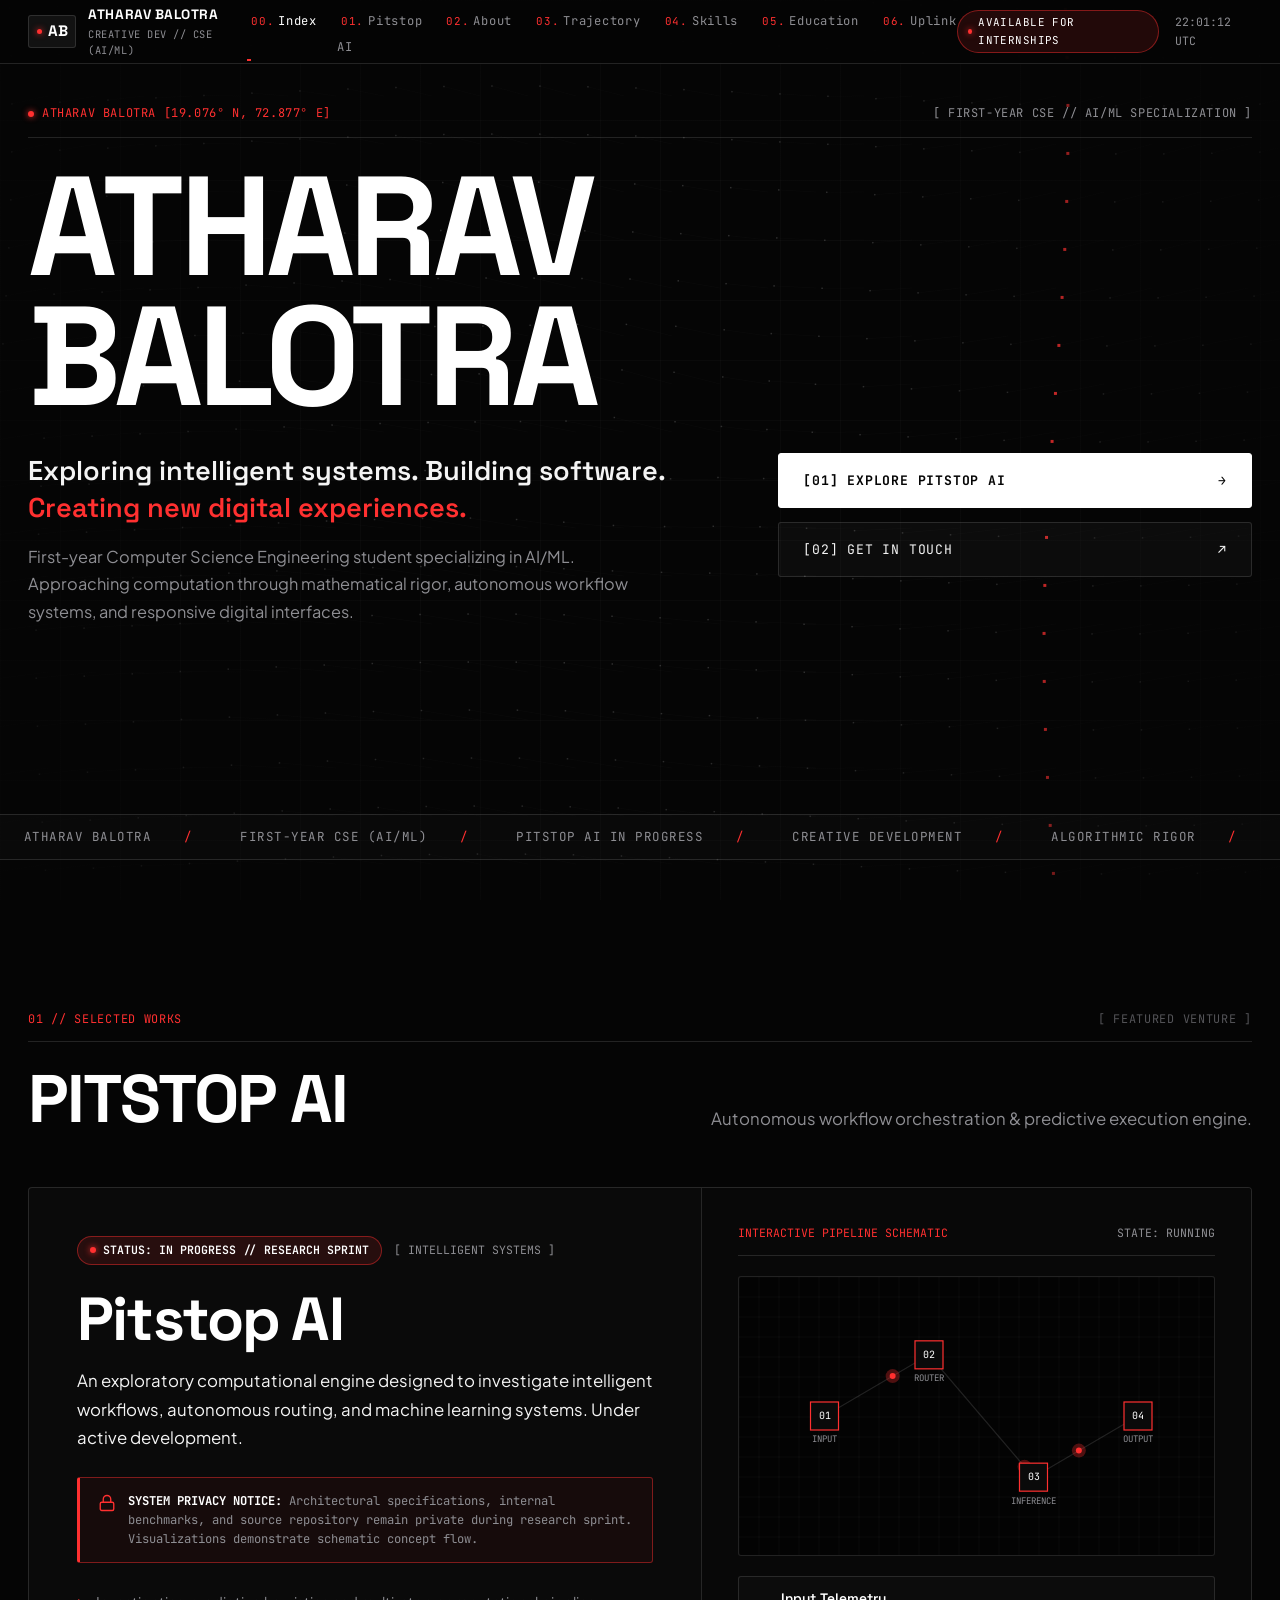
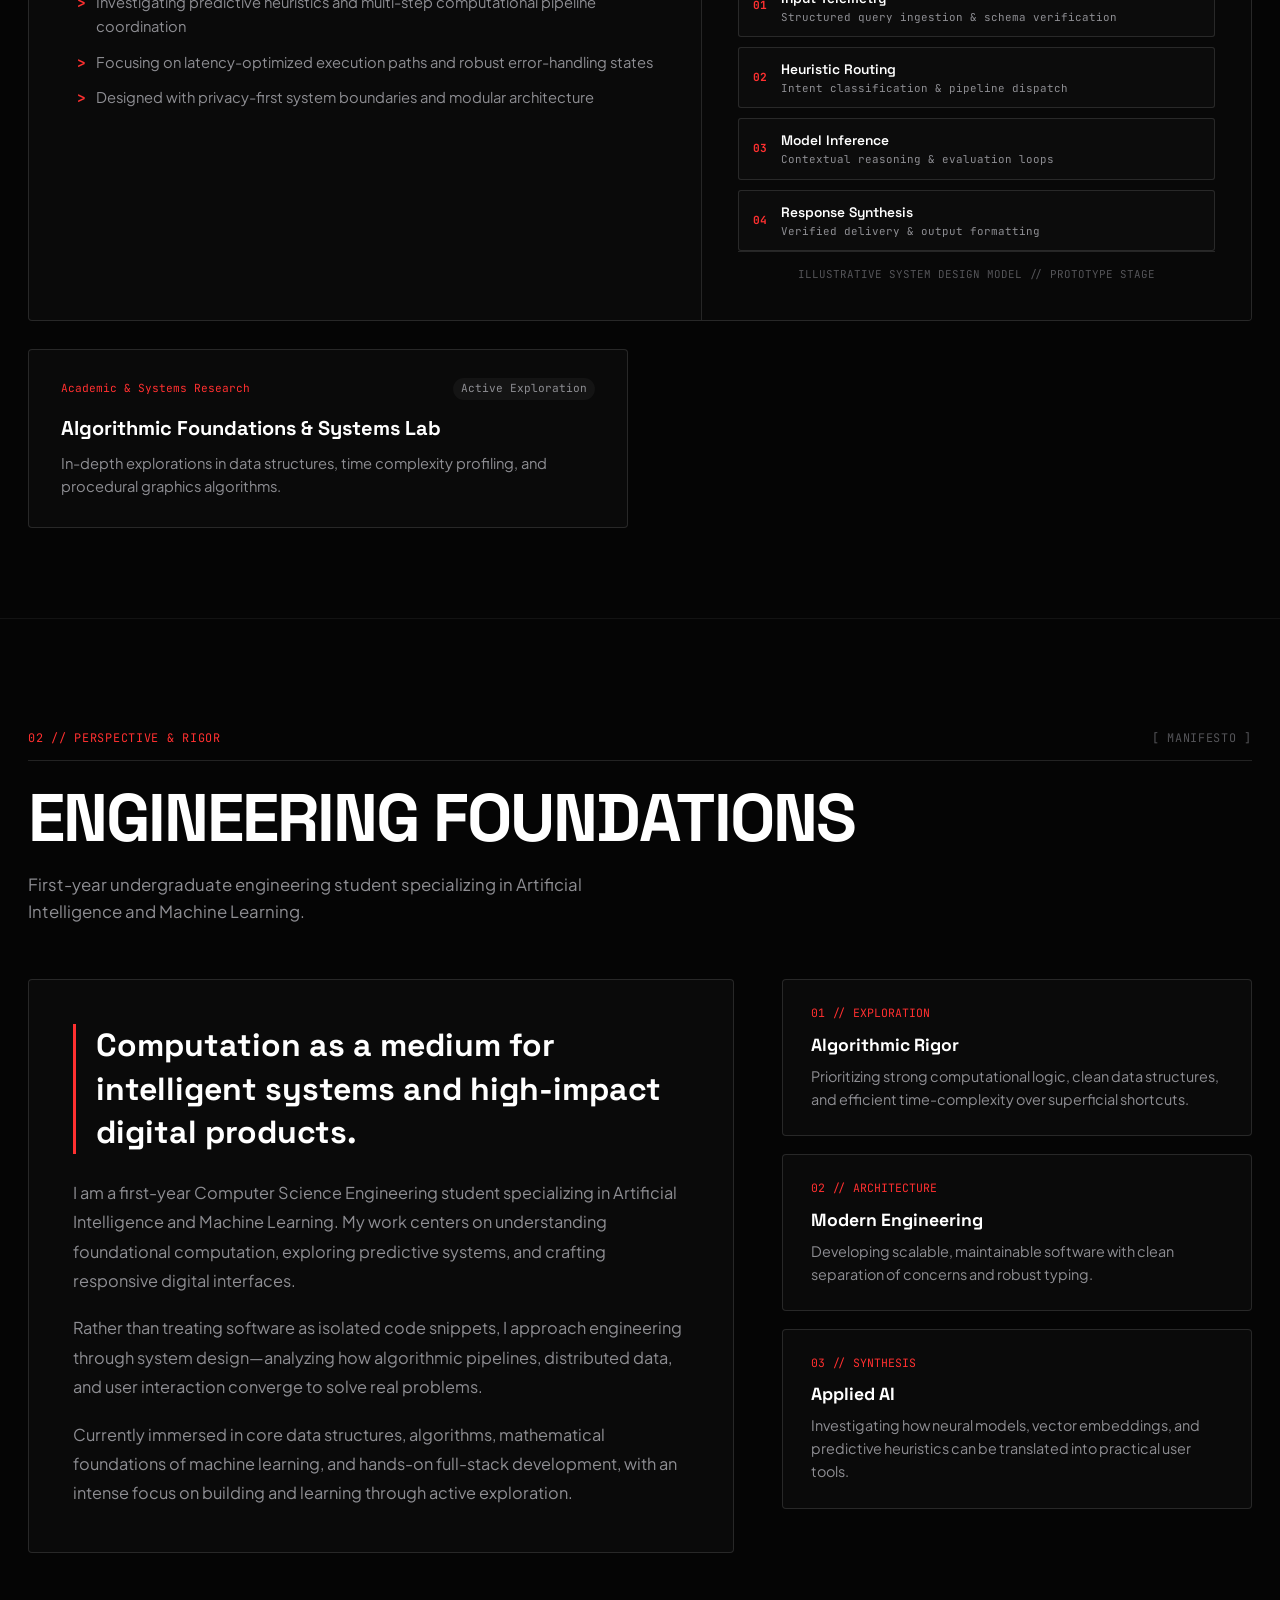
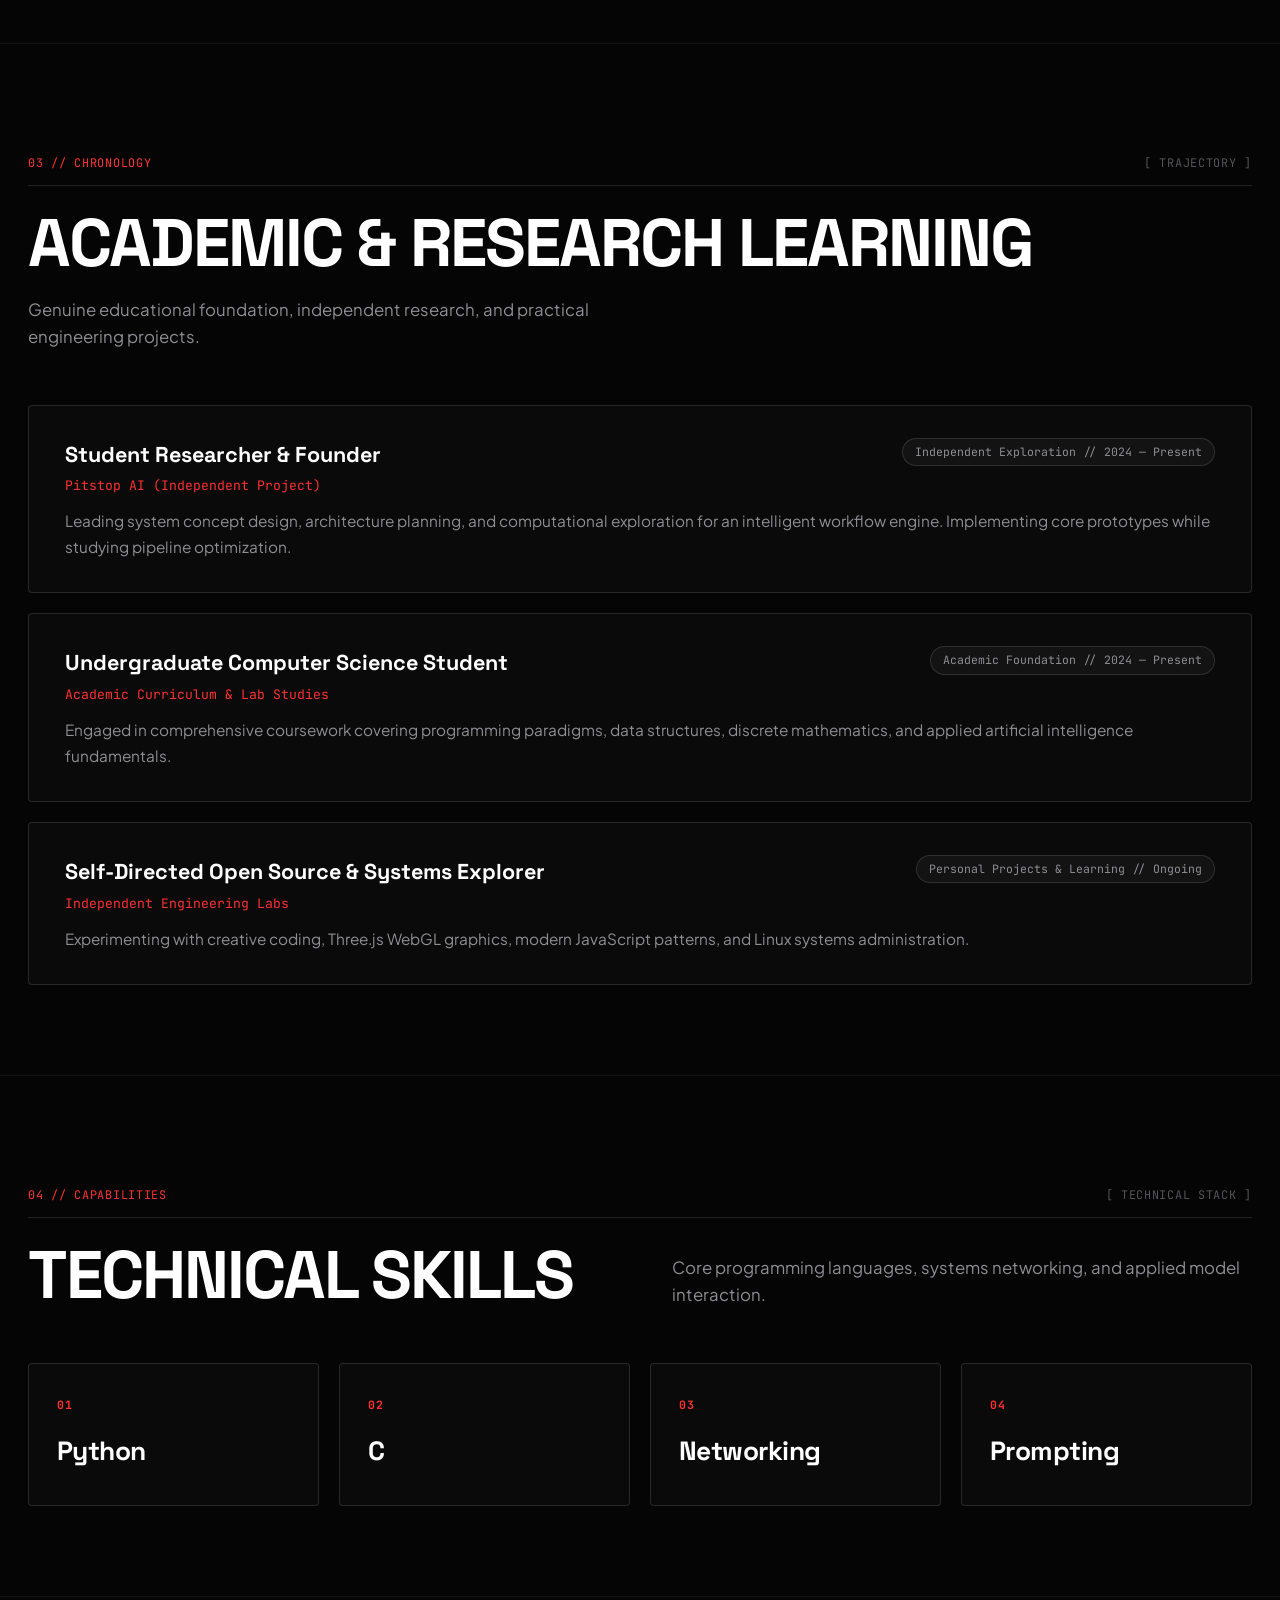
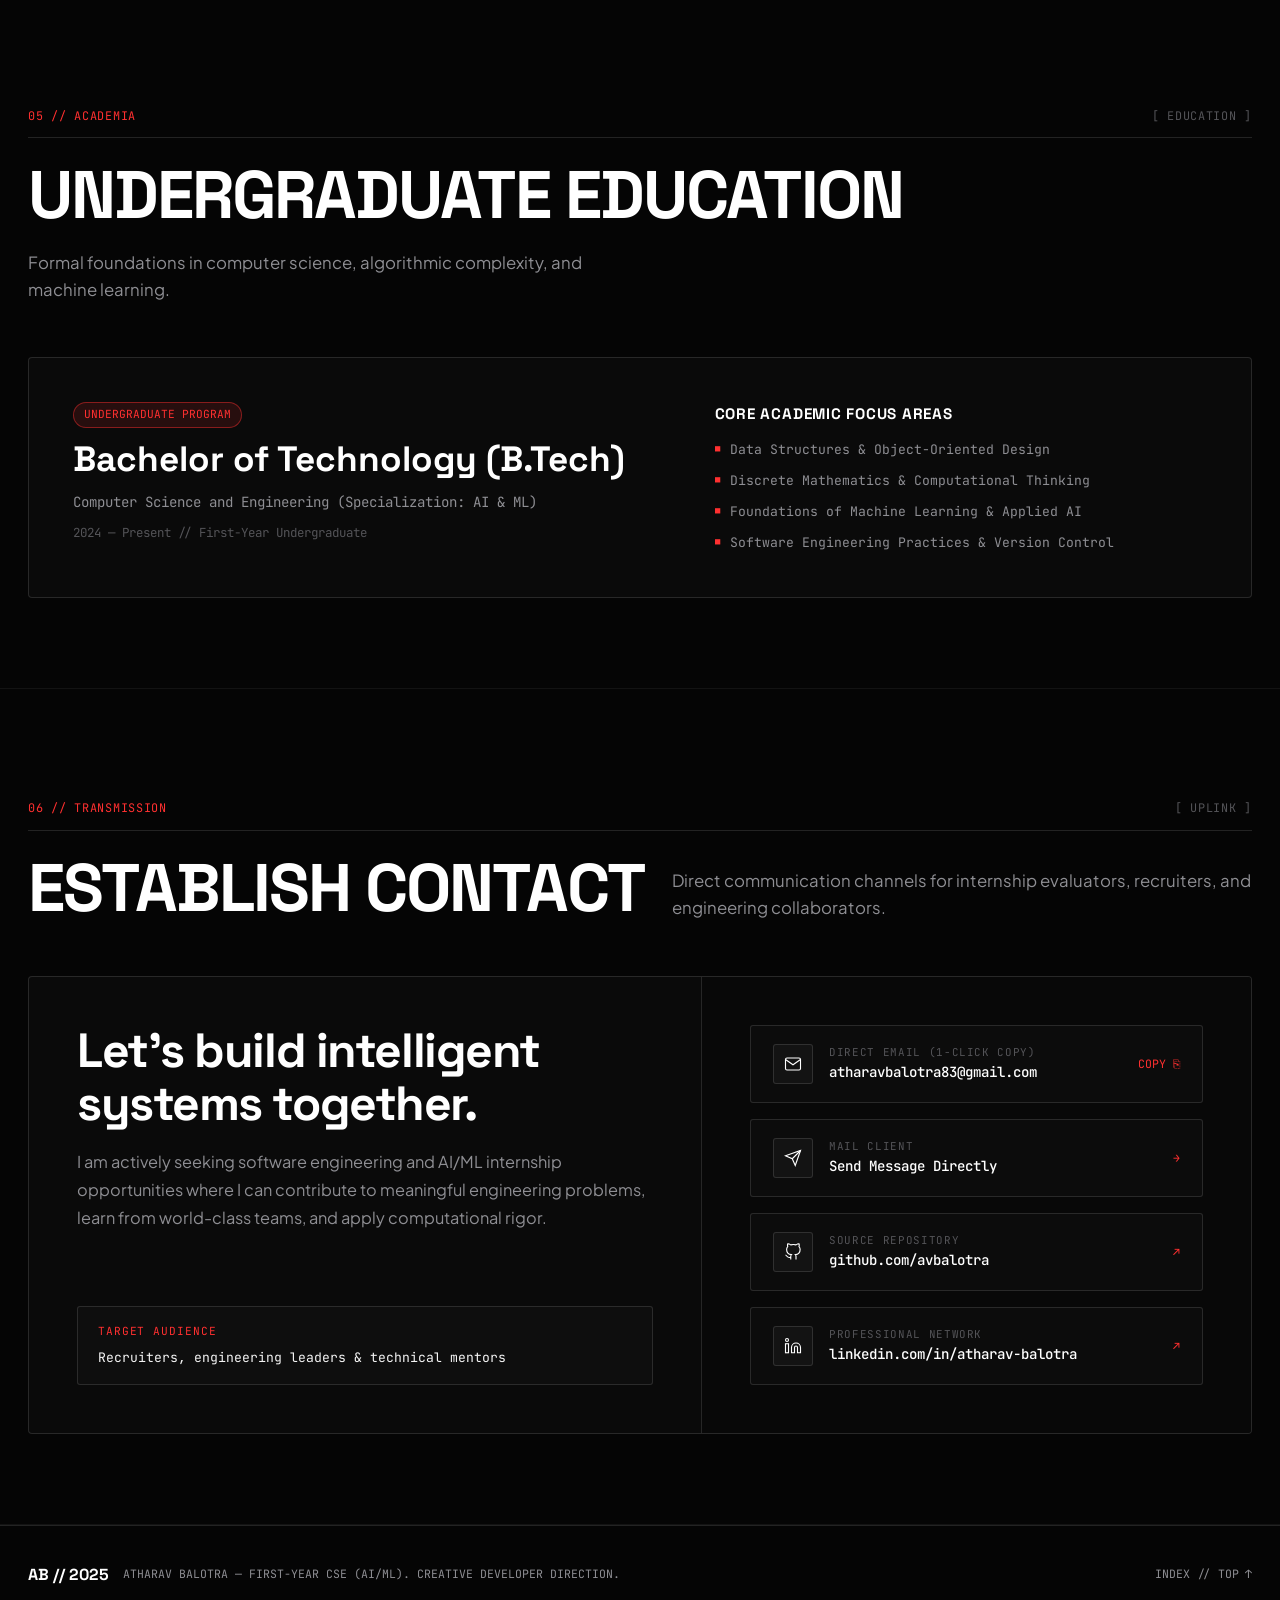
==== commit f63ea2f4: "feat(skills): update Technical Skills to only Python, C, Networking, and Prompting" ====
--- a/portfolio.html
+++ b/portfolio.html
@@ -437,67 +437,31 @@
           <div class="seh-title-row">
             <h2 class="seh-large-title">TECHNICAL SKILLS</h2>
             <p class="seh-desc-lead">
-              Core languages, interactive frontend frameworks, machine learning foundations, and tooling.
+              Core programming languages, systems networking, and applied model interaction.
             </p>
           </div>
         </header>
 
         <div class="skills-modern-grid" id="skillsMatrixContainer">
           
-          <div class="skill-modern-card">
-            <div class="smc-header">
-              <h3 class="smc-title">Core Languages</h3>
-              <span class="smc-count">[5]</span>
-            </div>
-            <div class="smc-pills-wrap">
-              <span class="smc-pill">Python</span>
-              <span class="smc-pill">JavaScript (ES6+)</span>
-              <span class="smc-pill">C / C++</span>
-              <span class="smc-pill">SQL</span>
-              <span class="smc-pill">HTML5 &amp; CSS3</span>
-            </div>
-          </div>
-
-          <div class="skill-modern-card">
-            <div class="smc-header">
-              <h3 class="smc-title">Frontend &amp; Creative Tech</h3>
-              <span class="smc-count">[5]</span>
-            </div>
-            <div class="smc-pills-wrap">
-              <span class="smc-pill">React.js</span>
-              <span class="smc-pill">Canvas 2D / WebGL</span>
-              <span class="smc-pill">Modern CSS Architecture</span>
-              <span class="smc-pill">DOM APIs</span>
-              <span class="smc-pill">Responsive Layouts</span>
-            </div>
-          </div>
-
-          <div class="skill-modern-card">
-            <div class="smc-header">
-              <h3 class="smc-title">AI/ML &amp; Computational Concepts</h3>
-              <span class="smc-count">[5]</span>
-            </div>
-            <div class="smc-pills-wrap">
-              <span class="smc-pill">AI / ML Fundamentals</span>
-              <span class="smc-pill">Data Structures &amp; Algorithms</span>
-              <span class="smc-pill">Linear Algebra Foundations</span>
-              <span class="smc-pill">Prompt Systems</span>
-              <span class="smc-pill">Predictive Logic</span>
-            </div>
-          </div>
-
-          <div class="skill-modern-card">
-            <div class="smc-header">
-              <h3 class="smc-title">Developer Tools &amp; Workflow</h3>
-              <span class="smc-count">[5]</span>
-            </div>
-            <div class="smc-pills-wrap">
-              <span class="smc-pill">Git &amp; GitHub</span>
-              <span class="smc-pill">Linux Shell / Bash</span>
-              <span class="smc-pill">VS Code</span>
-              <span class="smc-pill">Vite / Node Tooling</span>
-              <span class="smc-pill">Chrome DevTools</span>
-            </div>
+          <div class="skill-item-card">
+            <span class="sic-idx">01</span>
+            <h3 class="sic-name">Python</h3>
+          </div>
+
+          <div class="skill-item-card">
+            <span class="sic-idx">02</span>
+            <h3 class="sic-name">C</h3>
+          </div>
+
+          <div class="skill-item-card">
+            <span class="sic-idx">03</span>
+            <h3 class="sic-name">Networking</h3>
+          </div>
+
+          <div class="skill-item-card">
+            <span class="sic-idx">04</span>
+            <h3 class="sic-name">Prompting</h3>
           </div>
 
         </div>
--- a/style.css
+++ b/style.css
@@ -1117,66 +1117,44 @@
    -------------------------------------------------------------------------- */
 .skills-modern-grid {
   display: grid;
-  grid-template-columns: repeat(2, 1fr);
-  gap: 24px;
-}
-
-.skill-modern-card {
-  padding: 32px;
+  grid-template-columns: repeat(4, 1fr);
+  gap: 20px;
+}
+
+.skill-item-card {
+  padding: 32px 28px;
   background: var(--bg-surface);
   border: 1px solid var(--border-line);
   border-radius: var(--radius-card);
+  display: flex;
+  flex-direction: column;
+  justify-content: space-between;
+  min-height: 140px;
   transition: all var(--transition-fast);
 }
 
-.skill-modern-card:hover {
-  border-color: var(--border-line-hover);
-}
-
-.smc-header {
-  display: flex;
-  align-items: center;
-  justify-content: space-between;
-  border-bottom: 1px solid var(--border-line);
-  padding-bottom: 14px;
-  margin-bottom: 20px;
-}
-
-.smc-title {
+.skill-item-card:hover {
+  border-color: var(--accent-red-border);
+  background: var(--bg-surface-hover);
+  transform: translateY(-2px);
+  box-shadow: 0 8px 24px rgba(0, 0, 0, 0.6), 0 0 14px var(--accent-red-dim);
+}
+
+.sic-idx {
+  font-family: var(--font-mono);
+  font-size: 0.72rem;
+  color: var(--accent-red);
+  letter-spacing: 0.08em;
+  font-weight: 700;
+}
+
+.sic-name {
   font-family: var(--font-display);
-  font-size: 1.15rem;
+  font-size: clamp(1.25rem, 2.2vw, 1.65rem);
   font-weight: 700;
   color: var(--text-pure);
-}
-
-.smc-count {
-  font-family: var(--font-mono);
-  font-size: 0.7rem;
-  color: var(--accent-red);
-}
-
-.smc-pills-wrap {
-  display: flex;
-  flex-wrap: wrap;
-  gap: 10px;
-}
-
-.smc-pill {
-  font-family: var(--font-mono);
-  font-size: 0.78rem;
-  padding: 7px 14px;
-  background: rgba(255, 255, 255, 0.03);
-  border: 1px solid var(--border-line);
-  border-radius: 3px;
-  color: var(--text-primary);
-  transition: all var(--transition-fast);
-}
-
-.smc-pill:hover {
-  background: var(--accent-red-dim);
-  border-color: var(--accent-red-border);
-  color: var(--text-pure);
-  transform: translateY(-2px);
+  margin-top: 16px;
+  letter-spacing: -0.02em;
 }
 
 /* --------------------------------------------------------------------------
@@ -1532,6 +1510,9 @@
     border-left: none;
     border-top: 1px solid var(--border-line);
   }
+  .skills-modern-grid {
+    grid-template-columns: repeat(2, 1fr);
+  }
 }
 
 @media (max-width: 860px) {
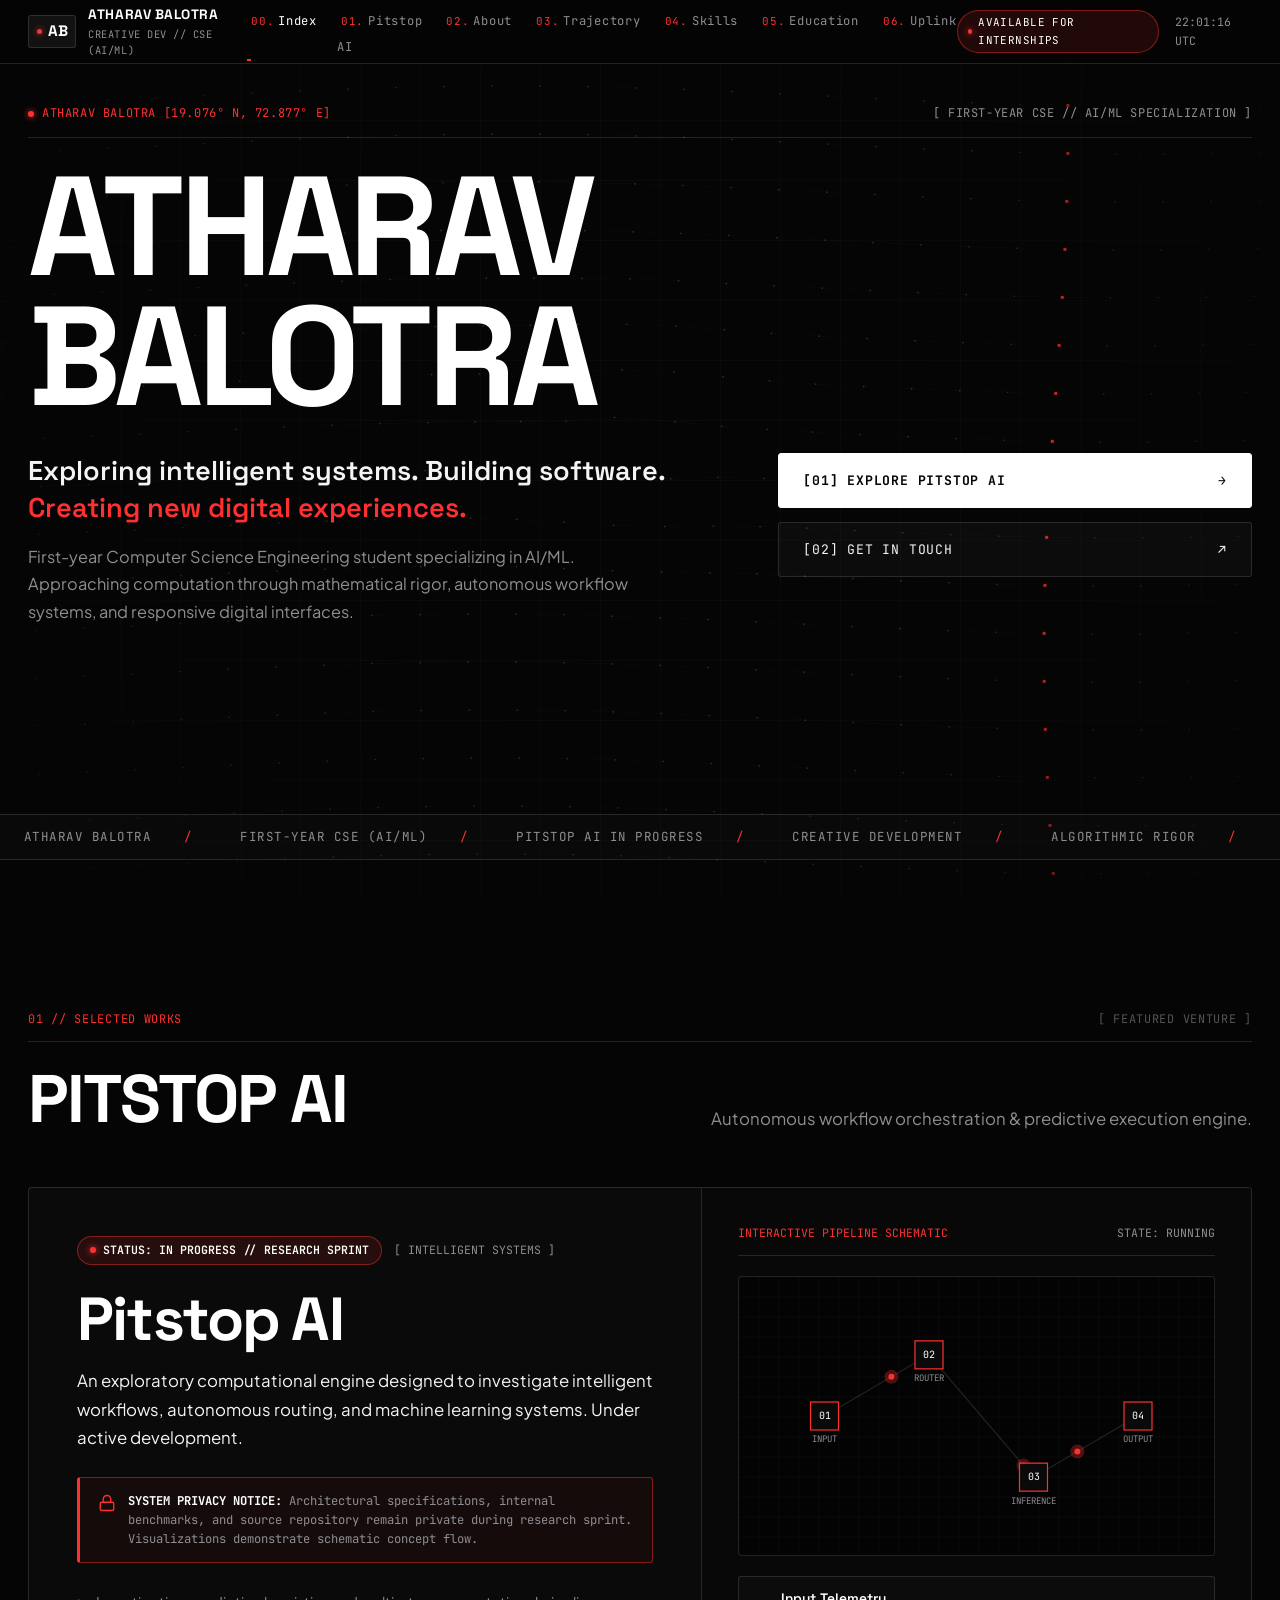
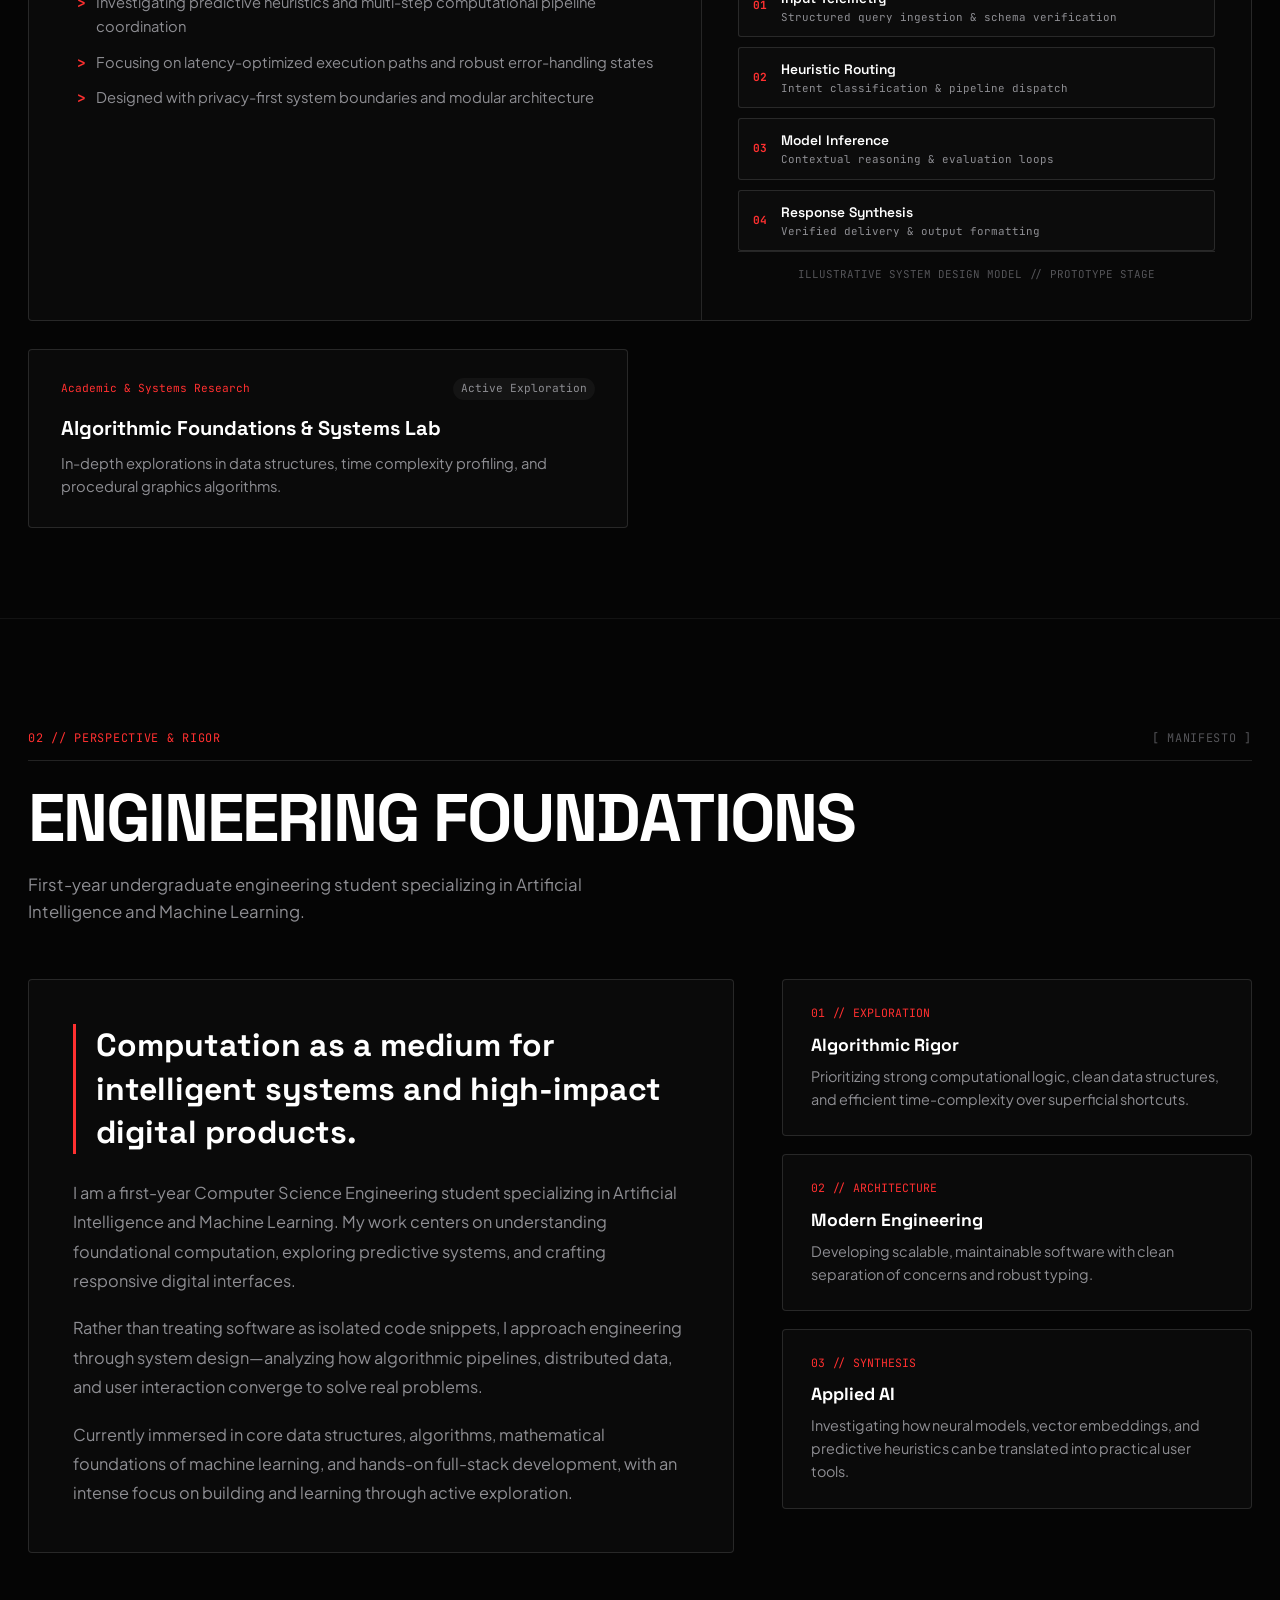
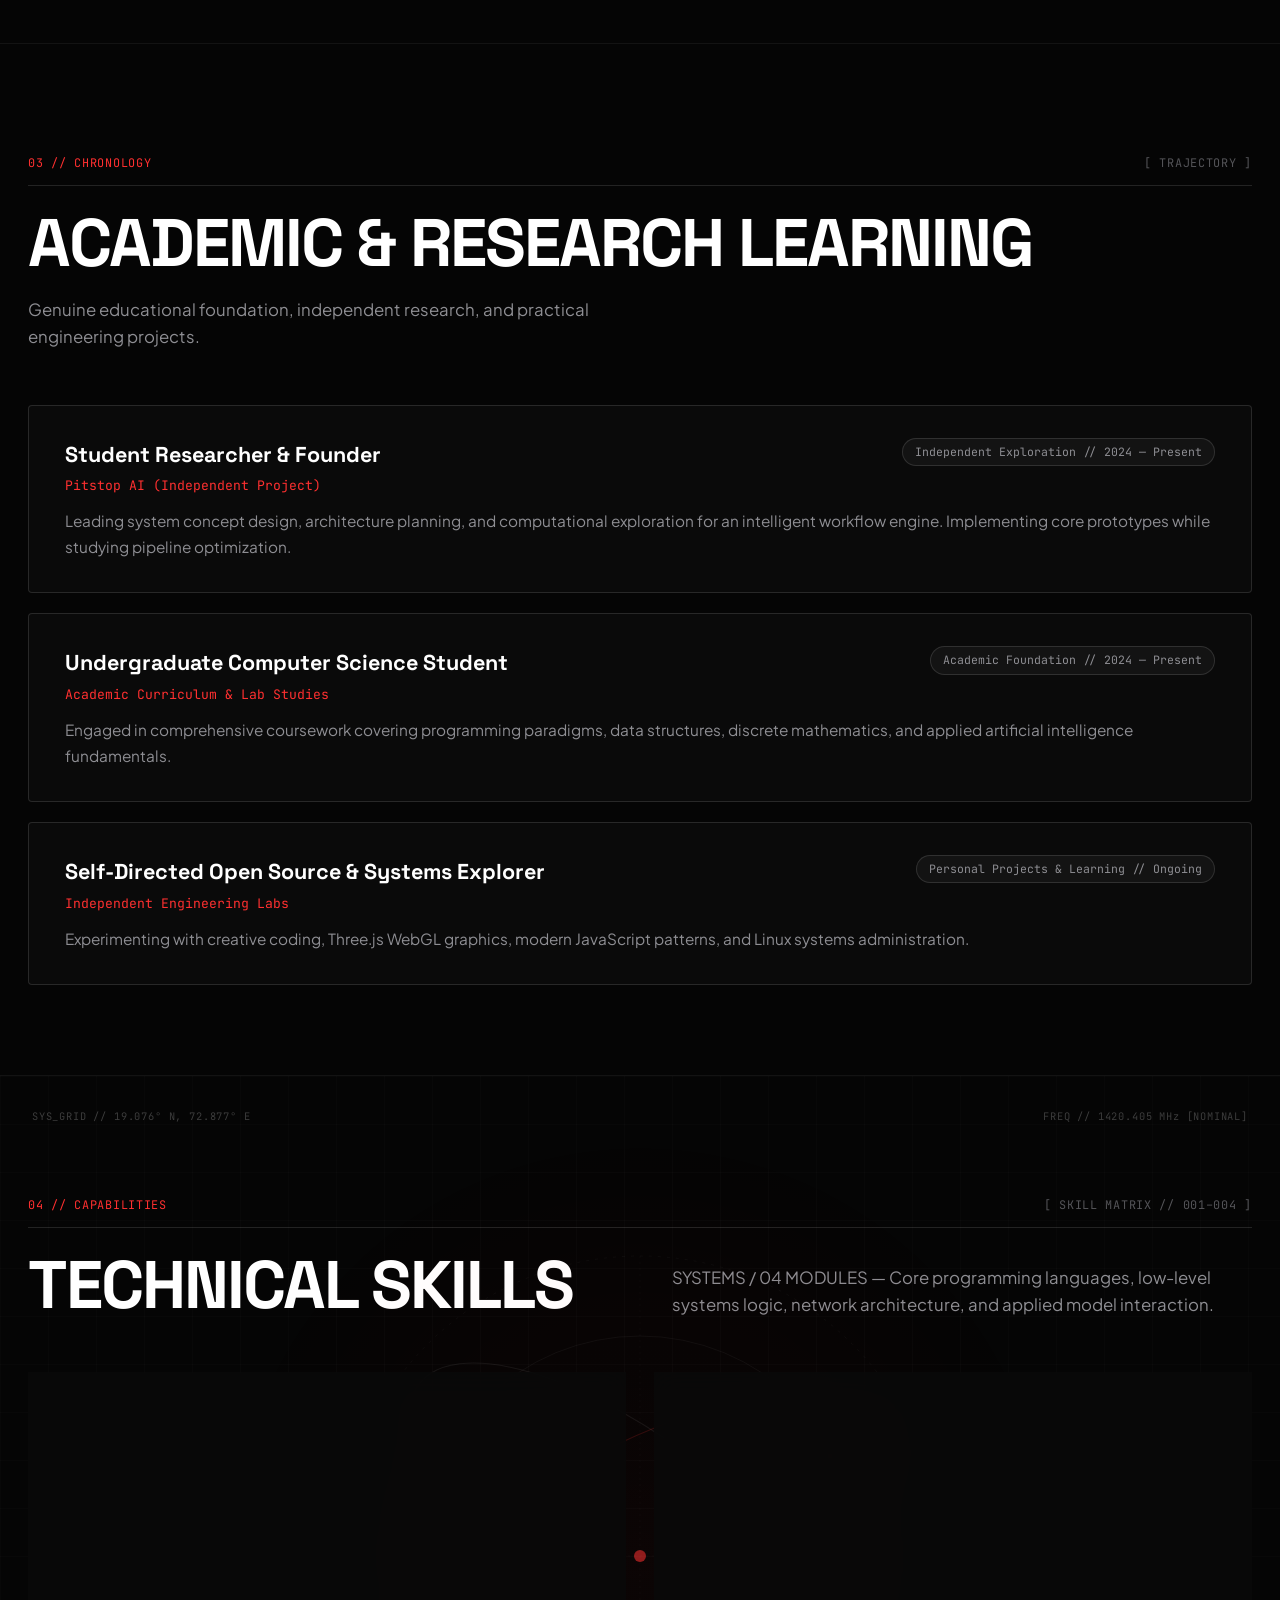
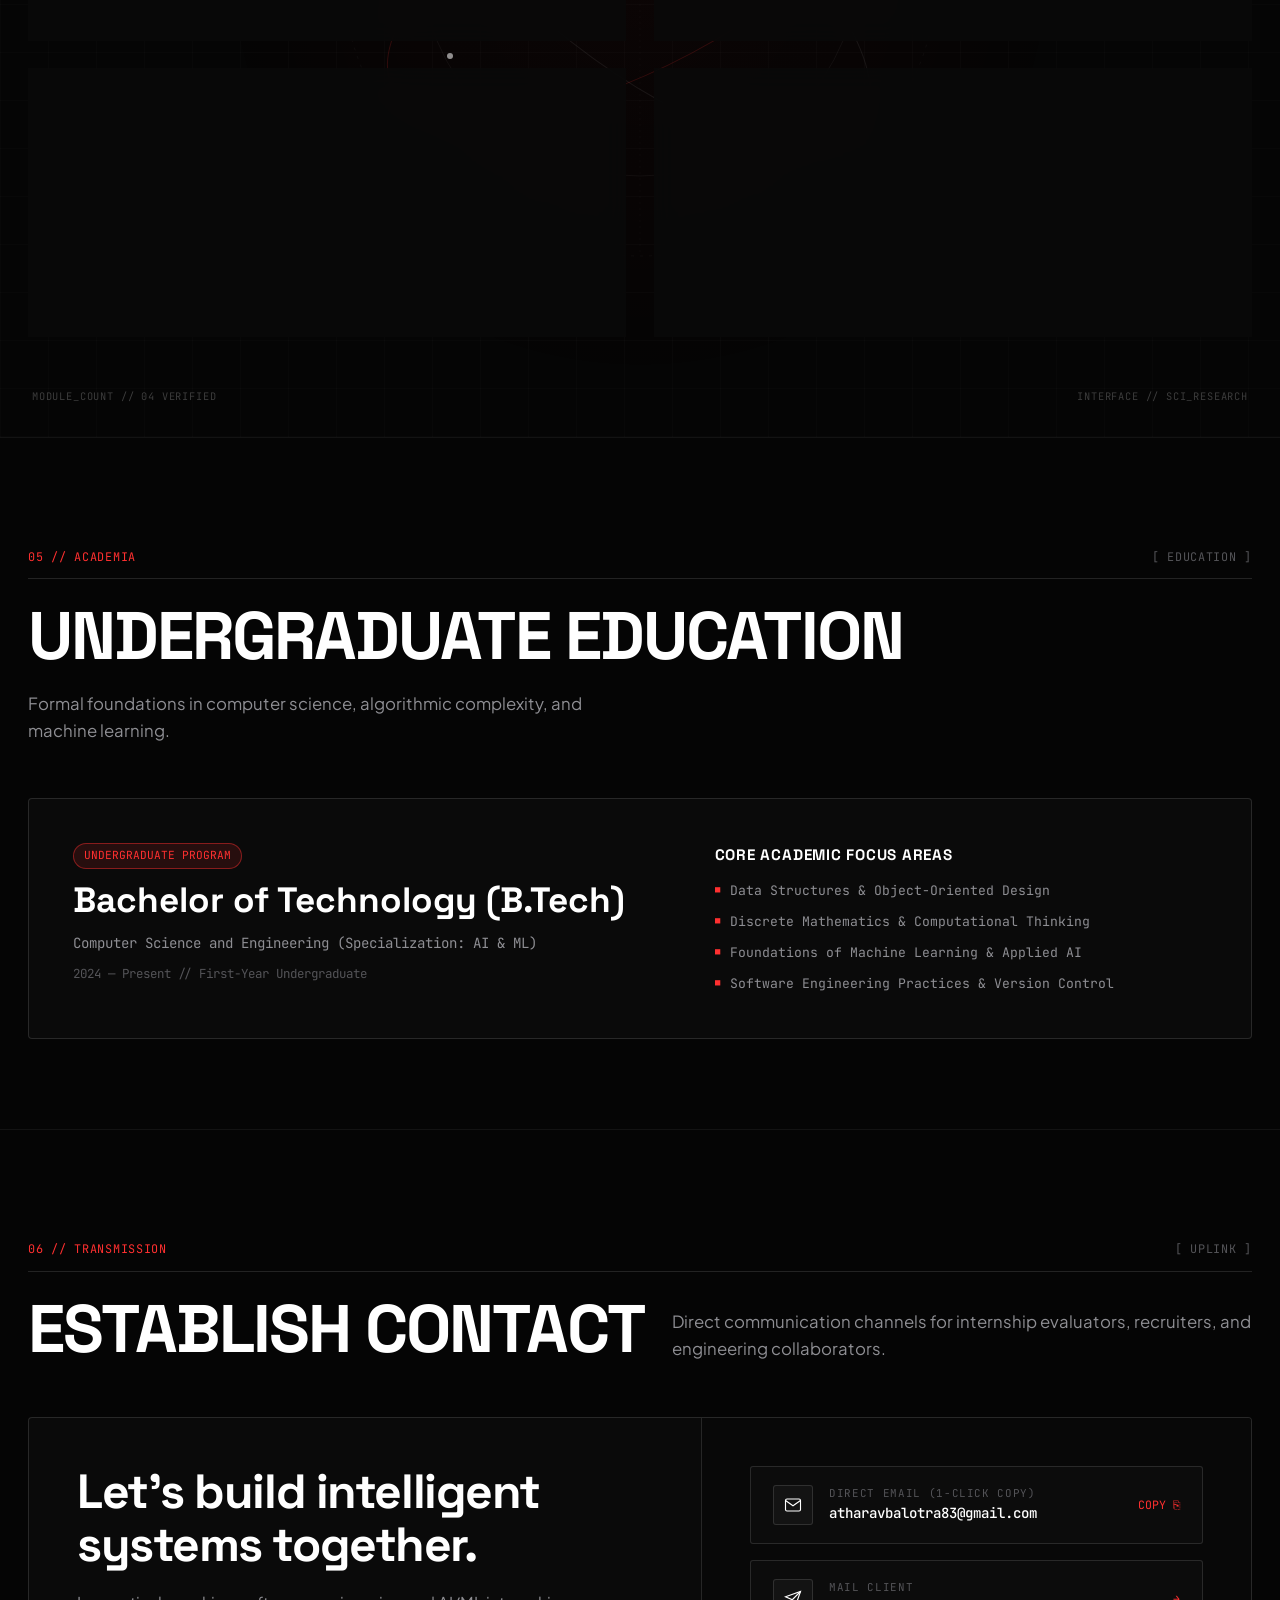
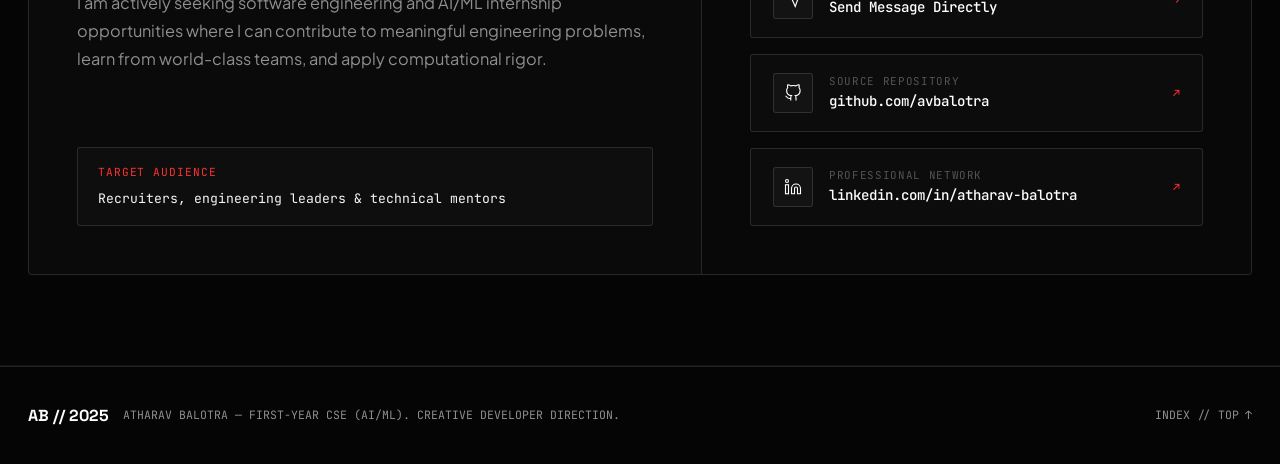
==== commit aae2ed80: "feat(skills): upgrade Technical Skills section with scientific research interface and 2-col responsi" ====
--- a/portfolio.html
+++ b/portfolio.html
@@ -427,41 +427,97 @@
          04. SKILLS: TECHNICAL CAPABILITIES
          ---------------------------------------------------- -->
     <section class="editorial-sector" id="skills">
+      <!-- Scientific Orbital & Coordinate Backdrop (Decorative behind content) -->
+      <div class="skills-scientific-backdrop" aria-hidden="true">
+        <div class="ssb-grid-lines"></div>
+        <svg class="ssb-orbital-svg" viewBox="0 0 640 640" fill="none">
+          <circle cx="320" cy="320" r="300" stroke="rgba(255,255,255,0.06)" stroke-width="1" stroke-dasharray="3 6"/>
+          <circle cx="320" cy="320" r="220" stroke="rgba(255,255,255,0.08)" stroke-width="1"/>
+          <g class="ssb-orbit-loop">
+            <ellipse cx="320" cy="320" rx="280" ry="110" stroke="rgba(255,48,48,0.3)" stroke-width="1" transform="rotate(-28 320 320)"/>
+            <circle cx="510" cy="220" r="4" fill="#FF3030"/>
+          </g>
+          <g class="ssb-orbit-loop-rev">
+            <ellipse cx="320" cy="320" rx="280" ry="110" stroke="rgba(255,255,255,0.12)" stroke-width="1" transform="rotate(38 320 320)"/>
+            <circle cx="130" cy="420" r="3" fill="#ffffff"/>
+          </g>
+          <circle cx="320" cy="320" r="6" fill="#FF3030"/>
+          <line x1="320" y1="20" x2="320" y2="620" stroke="rgba(255,255,255,0.04)" stroke-width="1" stroke-dasharray="2 4"/>
+          <line x1="20" y1="320" x2="620" y2="320" stroke="rgba(255,255,255,0.04)" stroke-width="1" stroke-dasharray="2 4"/>
+        </svg>
+        <div class="ssb-coord-tag ssb-coord-tl">SYS_GRID // 19.076° N, 72.877° E</div>
+        <div class="ssb-coord-tag ssb-coord-tr">FREQ // 1420.405 MHz [NOMINAL]</div>
+        <div class="ssb-coord-tag ssb-coord-bl">MODULE_COUNT // 04 VERIFIED</div>
+        <div class="ssb-coord-tag ssb-coord-br">INTERFACE // SCI_RESEARCH</div>
+      </div>
+
       <div class="sector-wrap">
         
         <header class="sector-editorial-header">
           <div class="seh-index-row">
             <span class="sec-num">04 // CAPABILITIES</span>
-            <span class="sec-code">[ TECHNICAL STACK ]</span>
+            <span class="sec-code">[ SKILL MATRIX // 001–004 ]</span>
           </div>
           <div class="seh-title-row">
             <h2 class="seh-large-title">TECHNICAL SKILLS</h2>
             <p class="seh-desc-lead">
-              Core programming languages, systems networking, and applied model interaction.
+              SYSTEMS / 04 MODULES &mdash; Core programming languages, low-level systems logic, network architecture, and applied model interaction.
             </p>
           </div>
         </header>
 
         <div class="skills-modern-grid" id="skillsMatrixContainer">
           
-          <div class="skill-item-card">
-            <span class="sic-idx">01</span>
+          <div class="skill-item-card" tabindex="0">
+            <div class="sic-top-row">
+              <span class="sic-idx">01 // SCI_COMPUTE</span>
+              <span class="sic-status-pill"><span class="sic-pulse-dot"></span>ACTIVE [RUNTIME]</span>
+            </div>
             <h3 class="sic-name">Python</h3>
-          </div>
-
-          <div class="skill-item-card">
-            <span class="sic-idx">02</span>
+            <p class="sic-desc">Algorithmic scripting, numerical computing &amp; machine intelligence workflows.</p>
+            <div class="sic-bottom-telemetry">
+              <span class="sbt-sig">SIGNAL: OPTIMAL</span>
+              <span class="sbt-bar"><span class="sbt-fill"></span></span>
+            </div>
+          </div>
+
+          <div class="skill-item-card" tabindex="0">
+            <div class="sic-top-row">
+              <span class="sic-idx">02 // LOW_LEVEL_SYS</span>
+              <span class="sic-status-pill"><span class="sic-pulse-dot"></span>ACTIVE [KERNEL]</span>
+            </div>
             <h3 class="sic-name">C</h3>
-          </div>
-
-          <div class="skill-item-card">
-            <span class="sic-idx">03</span>
+            <p class="sic-desc">Memory management, computational efficiency &amp; foundational systems logic.</p>
+            <div class="sic-bottom-telemetry">
+              <span class="sbt-sig">SIGNAL: OPTIMAL</span>
+              <span class="sbt-bar"><span class="sbt-fill"></span></span>
+            </div>
+          </div>
+
+          <div class="skill-item-card" tabindex="0">
+            <div class="sic-top-row">
+              <span class="sic-idx">03 // COMM_PROTOCOL</span>
+              <span class="sic-status-pill"><span class="sic-pulse-dot"></span>ACTIVE [NETWORK]</span>
+            </div>
             <h3 class="sic-name">Networking</h3>
-          </div>
-
-          <div class="skill-item-card">
-            <span class="sic-idx">04</span>
+            <p class="sic-desc">Distributed architectures, socket communication &amp; packet routing protocols.</p>
+            <div class="sic-bottom-telemetry">
+              <span class="sbt-sig">SIGNAL: OPTIMAL</span>
+              <span class="sbt-bar"><span class="sbt-fill"></span></span>
+            </div>
+          </div>
+
+          <div class="skill-item-card" tabindex="0">
+            <div class="sic-top-row">
+              <span class="sic-idx">04 // MODEL_INTERACTION</span>
+              <span class="sic-status-pill"><span class="sic-pulse-dot"></span>ACTIVE [INFERENCE]</span>
+            </div>
             <h3 class="sic-name">Prompting</h3>
+            <p class="sic-desc">Context optimization, structured reasoning chains &amp; generative model alignment.</p>
+            <div class="sic-bottom-telemetry">
+              <span class="sbt-sig">SIGNAL: OPTIMAL</span>
+              <span class="sbt-bar"><span class="sbt-fill"></span></span>
+            </div>
           </div>
 
         </div>
--- a/style.css
+++ b/style.css
@@ -1113,31 +1113,143 @@
 }
 
 /* --------------------------------------------------------------------------
-   10. SKILLS ARSENAL (CLEAN TECHNICAL GRID)
+   10. SKILLS ARSENAL (SCIENTIFIC RESEARCH INTERFACE & BALANCED 2-COL GRID)
    -------------------------------------------------------------------------- */
+#skills {
+  position: relative;
+  overflow: hidden;
+  padding: 120px 0 100px;
+  scroll-margin-top: 80px;
+}
+
+/* Scientific Orbital & Grid Backdrop (Decorative behind content) */
+.skills-scientific-backdrop {
+  position: absolute;
+  inset: 0;
+  pointer-events: none;
+  z-index: 1;
+  overflow: hidden;
+}
+
+.ssb-grid-lines {
+  position: absolute;
+  inset: 0;
+  background-image: 
+    radial-gradient(circle at 50% 50%, rgba(255, 48, 48, 0.04) 0%, transparent 60%),
+    linear-gradient(to right, rgba(255, 255, 255, 0.02) 1px, transparent 1px),
+    linear-gradient(to bottom, rgba(255, 255, 255, 0.02) 1px, transparent 1px);
+  background-size: 100% 100%, 48px 48px, 48px 48px;
+  opacity: 0.8;
+}
+
+.ssb-orbital-svg {
+  position: absolute;
+  top: 50%;
+  left: 50%;
+  width: 640px;
+  height: 640px;
+  transform: translate(-50%, -50%);
+  pointer-events: none;
+  opacity: 0.55;
+  transition: transform 0.2s cubic-bezier(0.16, 1, 0.3, 1);
+}
+
+.ssb-orbit-loop {
+  transform-origin: center;
+  animation: ssb-orbit-rotate 36s linear infinite;
+}
+
+.ssb-orbit-loop-rev {
+  transform-origin: center;
+  animation: ssb-orbit-rotate 28s linear infinite reverse;
+}
+
+@keyframes ssb-orbit-rotate {
+  from { transform: rotate(0deg); }
+  to { transform: rotate(360deg); }
+}
+
+.ssb-coord-tag {
+  position: absolute;
+  font-family: var(--font-mono);
+  font-size: 0.65rem;
+  letter-spacing: 0.08em;
+  color: rgba(255, 255, 255, 0.22);
+  pointer-events: none;
+}
+
+.ssb-coord-tl { top: 32px; left: 32px; }
+.ssb-coord-tr { top: 32px; right: 32px; }
+.ssb-coord-bl { bottom: 32px; left: 32px; }
+.ssb-coord-br { bottom: 32px; right: 32px; }
+
+/* Balanced 2-Column Responsive CSS Grid (Desktop default) */
 .skills-modern-grid {
   display: grid;
-  grid-template-columns: repeat(4, 1fr);
-  gap: 20px;
+  grid-template-columns: repeat(2, 1fr);
+  gap: 28px;
+  position: relative;
+  z-index: 2;
+  width: 100%;
 }
 
 .skill-item-card {
-  padding: 32px 28px;
-  background: var(--bg-surface);
+  padding: 36px 32px;
+  background: rgba(10, 10, 10, 0.88);
+  backdrop-filter: blur(12px);
+  -webkit-backdrop-filter: blur(12px);
   border: 1px solid var(--border-line);
   border-radius: var(--radius-card);
   display: flex;
   flex-direction: column;
   justify-content: space-between;
-  min-height: 140px;
-  transition: all var(--transition-fast);
-}
-
-.skill-item-card:hover {
+  min-width: 0;
+  box-sizing: border-box;
+  word-break: break-word;
+  transition: border-color var(--transition-fast), background var(--transition-fast), transform var(--transition-fast), box-shadow var(--transition-fast);
+  position: relative;
+  cursor: default;
+}
+
+/* Corner Technical Markings */
+.skill-item-card::before,
+.skill-item-card::after {
+  content: '';
+  position: absolute;
+  width: 6px;
+  height: 6px;
+  pointer-events: none;
+  transition: border-color var(--transition-fast);
+}
+
+.skill-item-card::before {
+  top: -1px;
+  left: -1px;
+  border-top: 1.5px solid var(--accent-red);
+  border-left: 1.5px solid var(--accent-red);
+}
+
+.skill-item-card::after {
+  bottom: -1px;
+  right: -1px;
+  border-bottom: 1.5px solid var(--accent-red);
+  border-right: 1.5px solid var(--accent-red);
+}
+
+.skill-item-card:hover,
+.skill-item-card:focus-visible {
   border-color: var(--accent-red-border);
-  background: var(--bg-surface-hover);
-  transform: translateY(-2px);
-  box-shadow: 0 8px 24px rgba(0, 0, 0, 0.6), 0 0 14px var(--accent-red-dim);
+  background: rgba(16, 16, 16, 0.95);
+  transform: translateY(-3px);
+  box-shadow: 0 16px 36px rgba(0, 0, 0, 0.8), 0 0 22px var(--accent-red-dim);
+}
+
+.sic-top-row {
+  display: flex;
+  align-items: center;
+  justify-content: space-between;
+  gap: 12px;
+  margin-bottom: 14px;
 }
 
 .sic-idx {
@@ -1148,13 +1260,81 @@
   font-weight: 700;
 }
 
+.sic-status-pill {
+  display: inline-flex;
+  align-items: center;
+  gap: 6px;
+  font-family: var(--font-mono);
+  font-size: 0.65rem;
+  letter-spacing: 0.05em;
+  color: var(--text-secondary);
+  background: rgba(255, 255, 255, 0.04);
+  border: 1px solid var(--border-line);
+  padding: 3px 9px;
+  border-radius: var(--radius-pill);
+}
+
+.sic-pulse-dot {
+  width: 5px;
+  height: 5px;
+  background: var(--accent-red);
+  border-radius: 50%;
+  box-shadow: 0 0 6px var(--accent-red);
+}
+
+.skill-item-card:hover .sic-pulse-dot {
+  animation: pulse-ring 1.5s infinite;
+}
+
 .sic-name {
   font-family: var(--font-display);
-  font-size: clamp(1.25rem, 2.2vw, 1.65rem);
-  font-weight: 700;
-  color: var(--text-pure);
-  margin-top: 16px;
+  font-size: clamp(1.6rem, 2.6vw, 2.2rem);
+  font-weight: 800;
+  color: var(--text-pure);
   letter-spacing: -0.02em;
+  line-height: 1.15;
+  margin: 0 0 12px;
+}
+
+.sic-desc {
+  font-size: 0.94rem;
+  color: var(--text-secondary);
+  line-height: 1.68;
+  margin-bottom: 22px;
+}
+
+.sic-bottom-telemetry {
+  display: flex;
+  align-items: center;
+  justify-content: space-between;
+  padding-top: 14px;
+  border-top: 1px solid var(--border-subtle);
+  font-family: var(--font-mono);
+  font-size: 0.68rem;
+  color: var(--text-muted);
+}
+
+.sbt-bar {
+  width: 60px;
+  height: 2px;
+  background: rgba(255, 255, 255, 0.1);
+  border-radius: 1px;
+  overflow: hidden;
+  position: relative;
+}
+
+.sbt-fill {
+  position: absolute;
+  top: 0;
+  left: 0;
+  width: 70%;
+  height: 100%;
+  background: var(--accent-red);
+  transition: width 0.3s ease;
+}
+
+.skill-item-card:hover .sbt-fill {
+  width: 100%;
 }
 
 /* --------------------------------------------------------------------------
@@ -1527,6 +1707,15 @@
   }
   .skills-modern-grid {
     grid-template-columns: 1fr;
+    gap: 18px;
+  }
+  .ssb-orbital-svg {
+    width: 440px;
+    height: 440px;
+    opacity: 0.35;
+  }
+  .ssb-coord-tag {
+    display: none;
   }
   .secondary-projects-grid {
     grid-template-columns: 1fr;
@@ -1546,11 +1735,16 @@
   .editorial-sector {
     padding: 70px 0 50px;
   }
+  .skill-item-card {
+    padding: 24px 20px;
+  }
+  .sic-name {
+    font-size: 1.4rem;
+  }
   .epc-info-column,
   .epc-visual-column,
   .about-manifesto-pane,
   .trajectory-card,
-  .skill-modern-card,
   .education-editorial-card,
   .cuc-left-info,
   .cuc-right-channels {
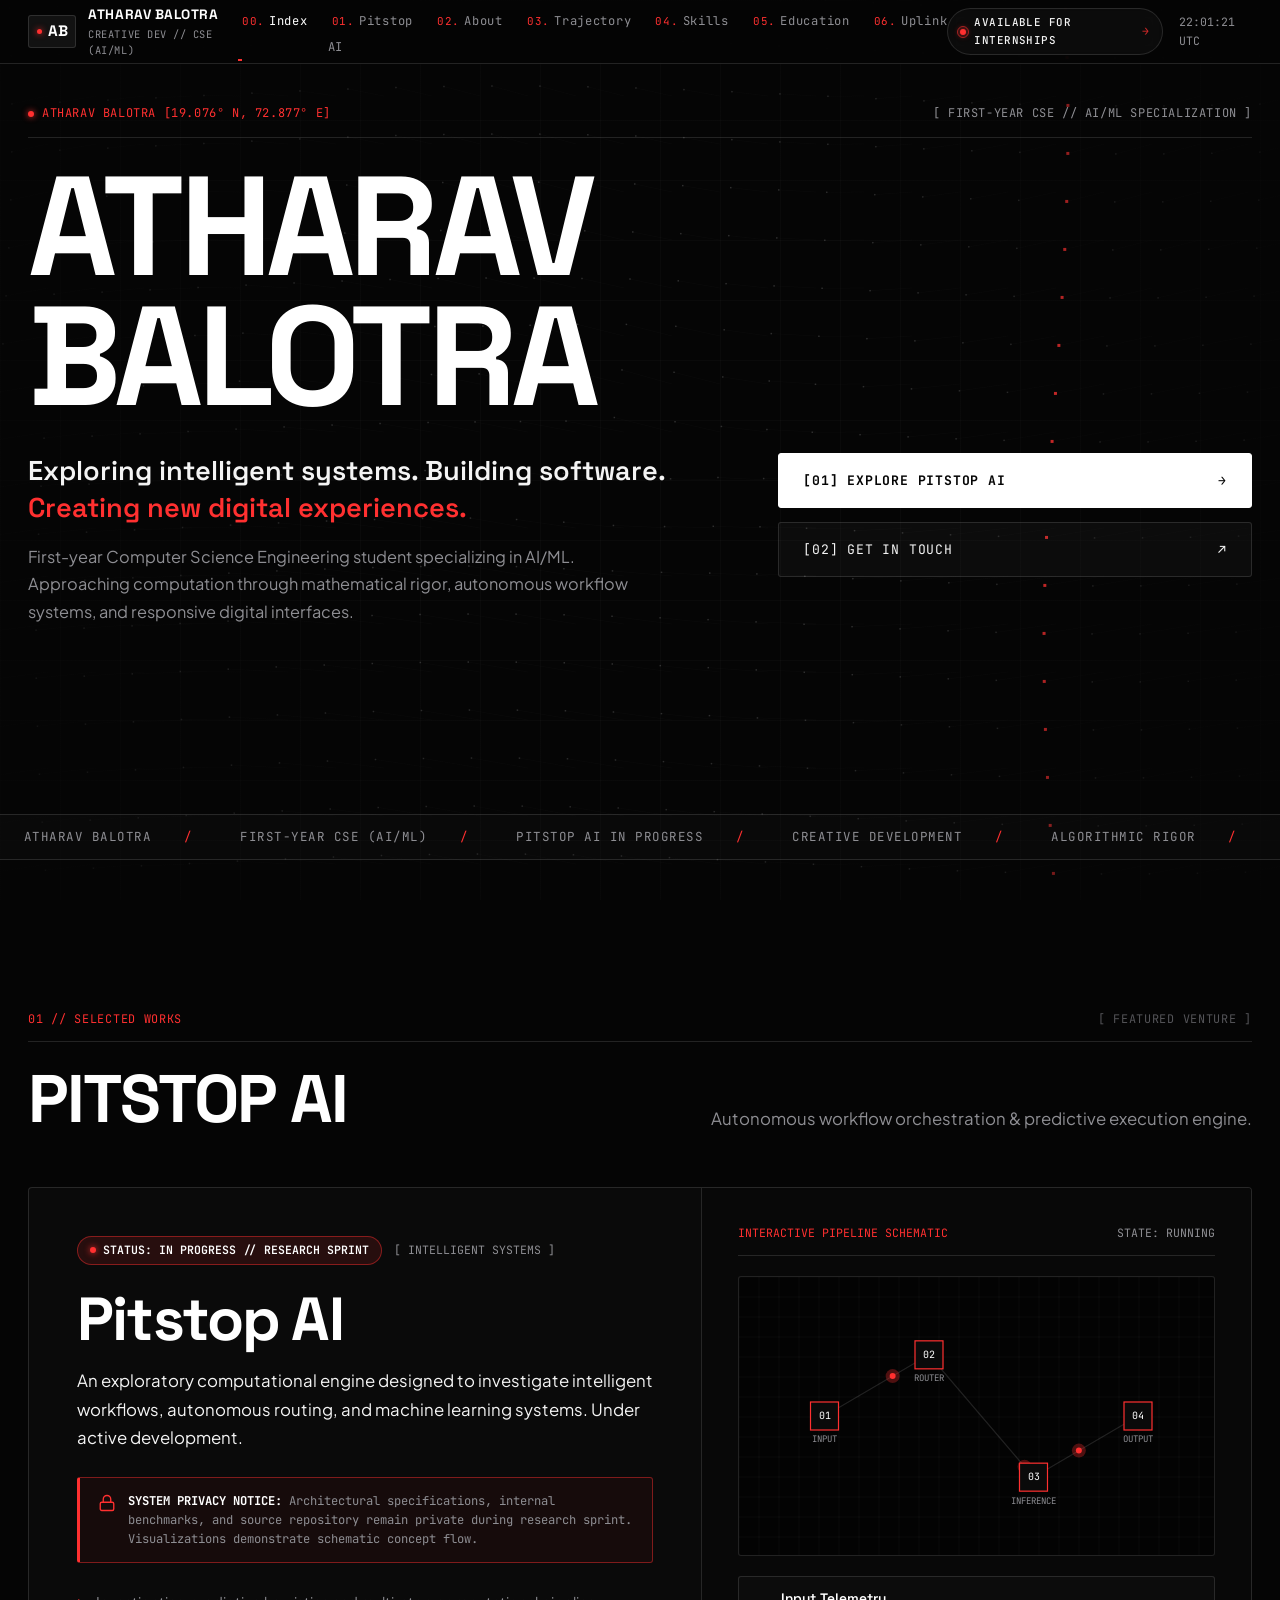
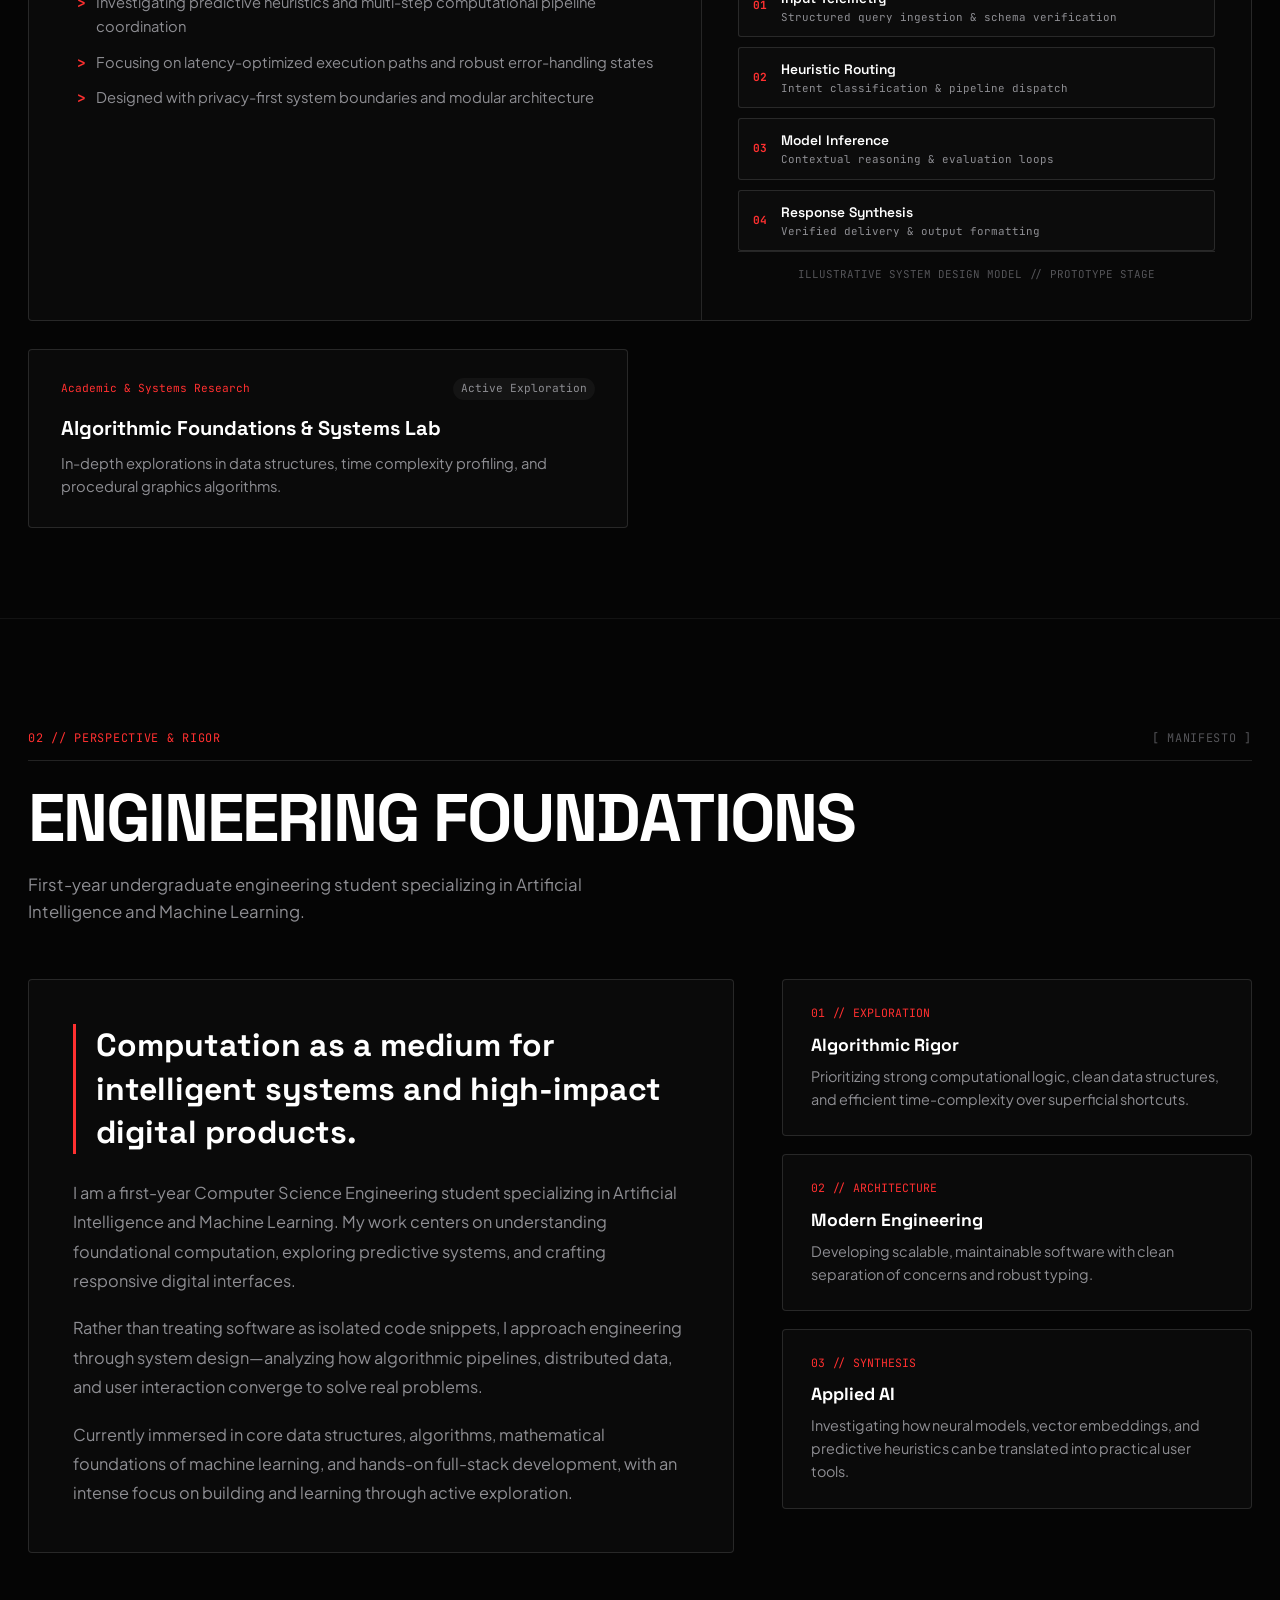
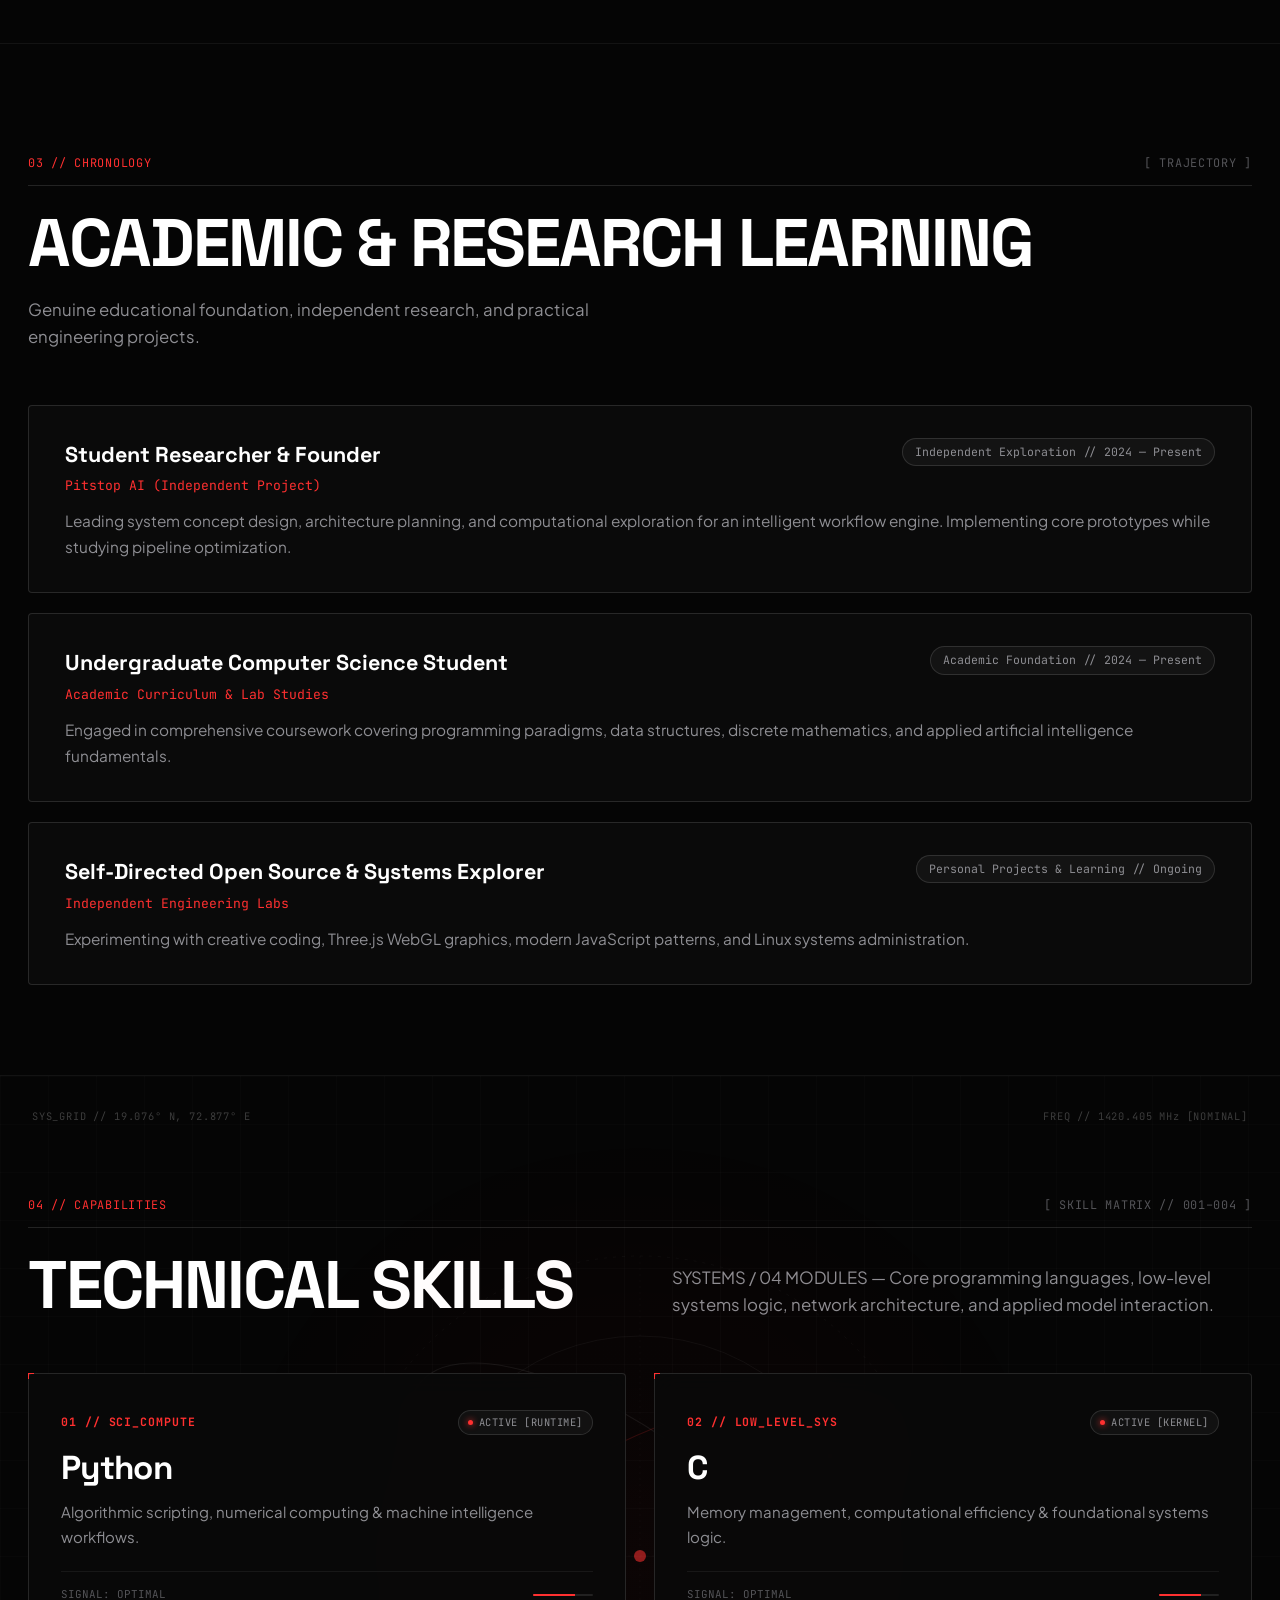
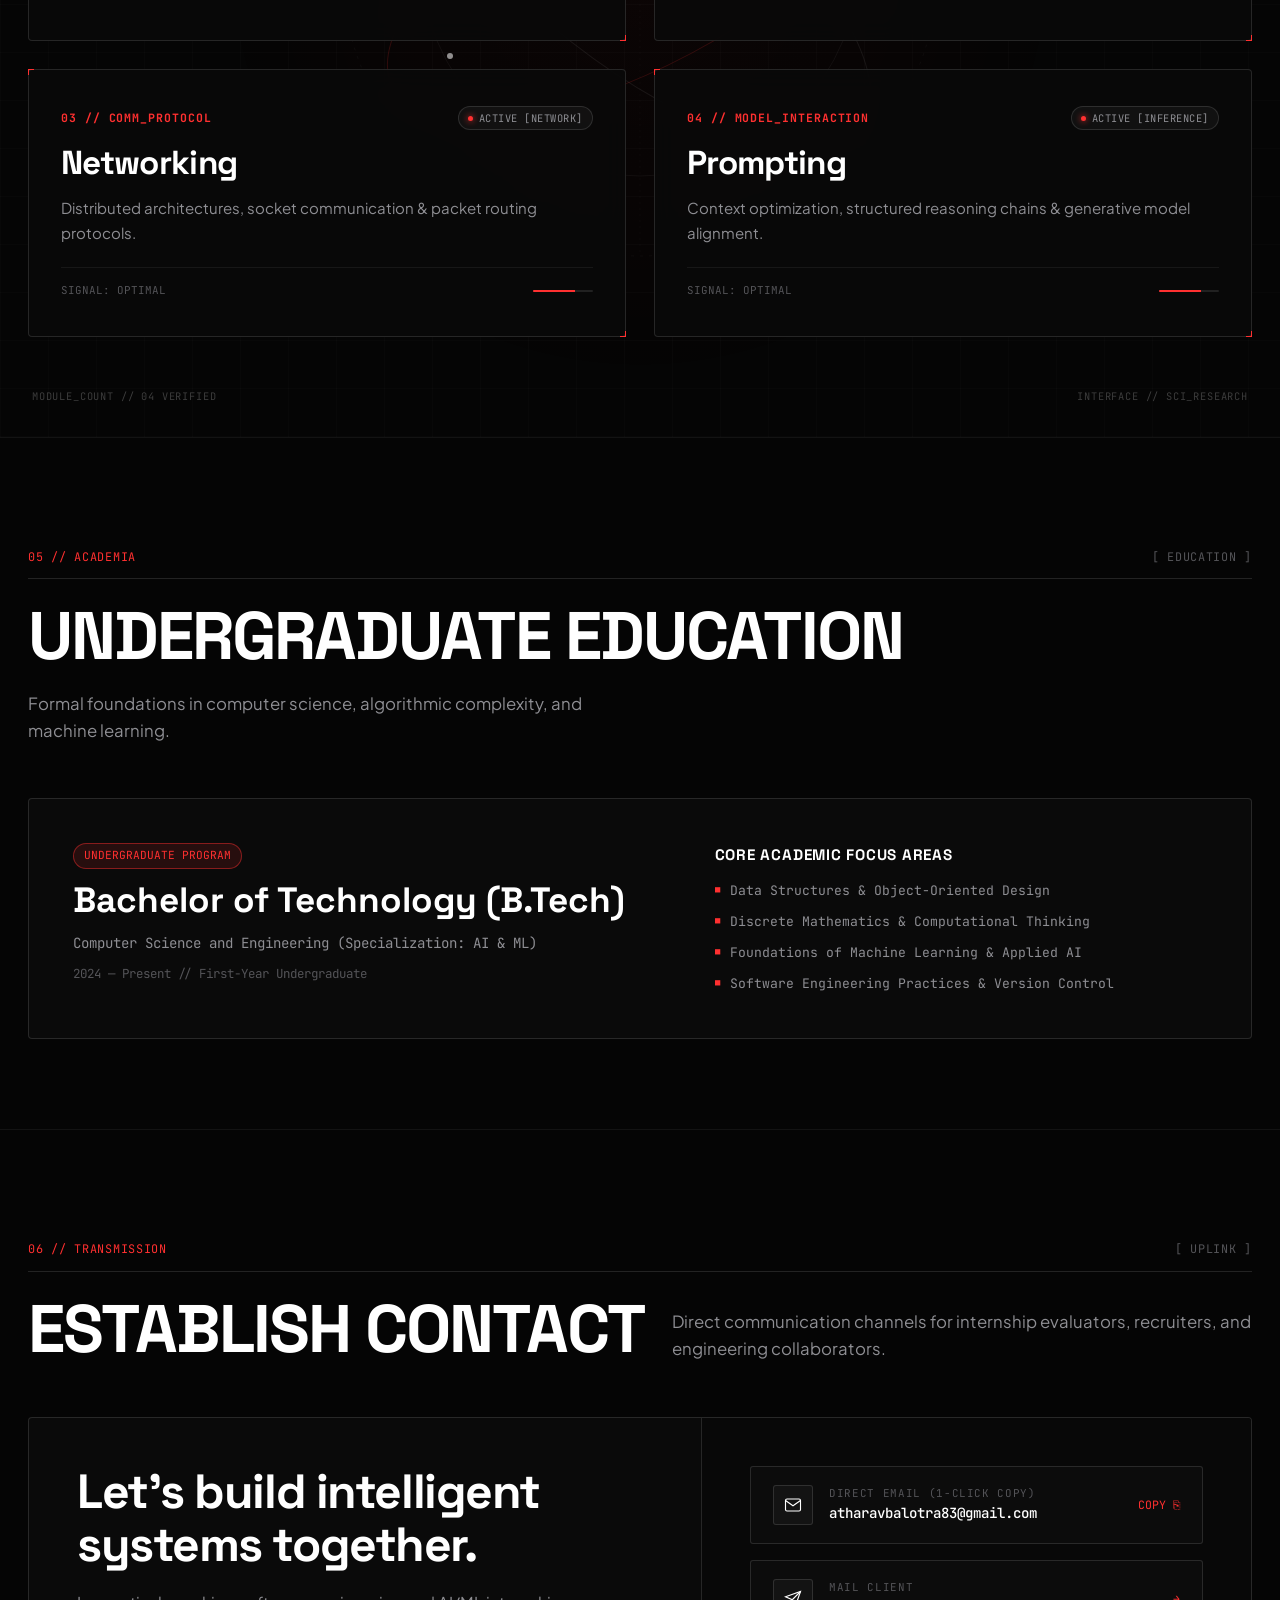
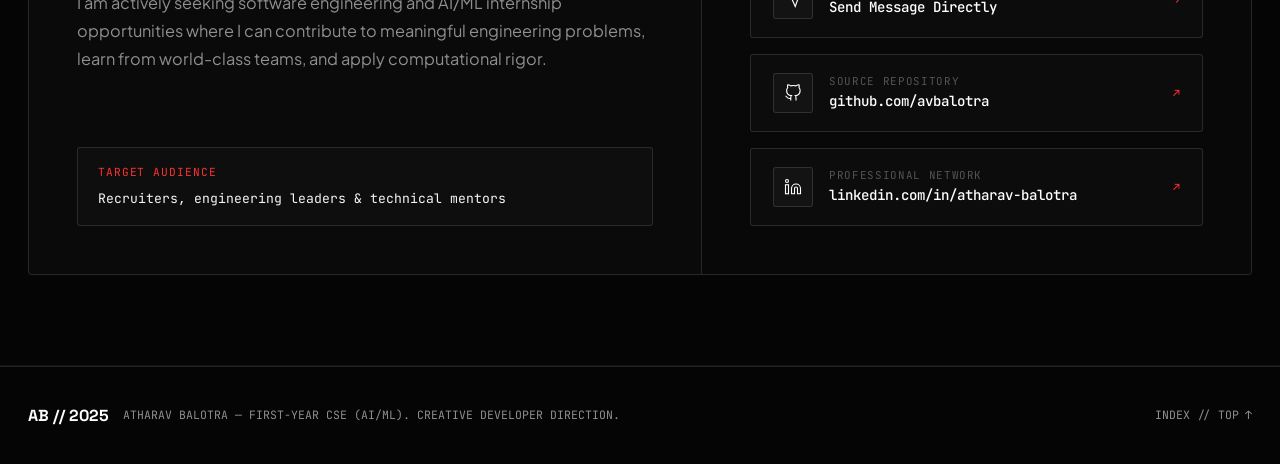
==== commit 22e33c5b: "style: polish available for internships button with glassmorphism and animated radar pulse" ====
--- a/portfolio.html
+++ b/portfolio.html
@@ -65,10 +65,11 @@
 
       <!-- Telemetry Status & Mobile Toggle -->
       <div class="header-telemetry">
-        <div class="status-chip" title="Target: Recruiters &amp; Internship Evaluators">
+        <a href="#contact" class="status-chip" title="Recruiters &amp; Evaluators: Open for Summer / Fall 2025 Internships">
           <span class="chip-pulse"></span>
           <span>AVAILABLE FOR INTERNSHIPS</span>
-        </div>
+          <span class="chip-arrow">&rarr;</span>
+        </a>
         <span class="clock-display" id="telemetryClock">--:--:-- UTC</span>
 
         <button class="mobile-nav-toggle" id="mobileNavToggle" aria-label="Toggle Navigation Drawer" aria-expanded="false">
@@ -90,6 +91,13 @@
         <li><a href="#education" class="mobile-item"><span class="m-idx">05.</span>Undergraduate // Education</a></li>
         <li><a href="#contact" class="mobile-item"><span class="m-idx">06.</span>Transmission // Contact</a></li>
       </ul>
+      <div class="mobile-drawer-footer">
+        <a href="#contact" class="status-chip mobile-chip">
+          <span class="chip-pulse"></span>
+          <span>AVAILABLE FOR INTERNSHIPS</span>
+          <span class="chip-arrow">&rarr;</span>
+        </a>
+      </div>
     </div>
   </header>
 
--- a/style.css
+++ b/style.css
@@ -320,28 +320,68 @@
 .status-chip {
   display: inline-flex;
   align-items: center;
-  gap: 6px;
-  padding: 3px 10px;
-  background: var(--accent-red-dim);
-  border: 1px solid var(--accent-red-border);
+  gap: 8px;
+  padding: 5px 12px;
+  background: rgba(255, 255, 255, 0.03);
+  border: 1px solid rgba(255, 255, 255, 0.12);
   border-radius: var(--radius-pill);
-  color: var(--text-pure);
+  color: var(--text-primary);
+  font-family: var(--font-mono);
   font-size: 0.68rem;
+  font-weight: 500;
   letter-spacing: 0.04em;
+  text-decoration: none;
+  transition: all var(--transition-fast);
+  cursor: pointer;
+  position: relative;
+  backdrop-filter: blur(8px);
+  -webkit-backdrop-filter: blur(8px);
+}
+
+.status-chip:hover {
+  background: rgba(255, 48, 48, 0.08);
+  border-color: var(--accent-red-border);
+  color: var(--text-pure);
+  transform: translateY(-1px);
+  box-shadow: 0 4px 16px rgba(0, 0, 0, 0.4), 0 0 12px var(--accent-red-dim);
 }
 
 .status-chip .chip-pulse {
-  width: 5px;
-  height: 5px;
+  width: 6px;
+  height: 6px;
   background: var(--accent-red);
   border-radius: 50%;
   box-shadow: 0 0 6px var(--accent-red);
-  animation: pulse-ring 2s infinite ease-in-out;
-}
-
-@keyframes pulse-ring {
-  0%, 100% { opacity: 0.4; transform: scale(0.9); }
-  50% { opacity: 1; transform: scale(1.2); }
+  position: relative;
+  flex-shrink: 0;
+}
+
+.status-chip .chip-pulse::after {
+  content: '';
+  position: absolute;
+  inset: -3px;
+  border-radius: 50%;
+  border: 1px solid var(--accent-red);
+  opacity: 0.6;
+  animation: radar-ping 2.2s cubic-bezier(0, 0.2, 0.8, 1) infinite;
+}
+
+@keyframes radar-ping {
+  0% { transform: scale(0.8); opacity: 0.9; }
+  100% { transform: scale(2.4); opacity: 0; }
+}
+
+.status-chip .chip-arrow {
+  font-size: 0.72rem;
+  color: var(--accent-red);
+  transition: transform var(--transition-fast);
+  opacity: 0.8;
+  margin-left: 2px;
+}
+
+.status-chip:hover .chip-arrow {
+  transform: translateX(2px);
+  opacity: 1;
 }
 
 .clock-display {
@@ -418,6 +458,19 @@
   color: var(--text-pure);
 }
 
+.mobile-drawer-footer {
+  padding-top: 14px;
+  border-top: 1px solid var(--border-subtle);
+  display: flex;
+}
+
+.mobile-chip {
+  width: 100%;
+  justify-content: center;
+  padding: 10px 16px;
+  font-size: 0.74rem;
+}
+
 /* --------------------------------------------------------------------------
    5. HERO STAGE (OVERSIZED EDITORIAL TYPOGRAPHY)
    -------------------------------------------------------------------------- */
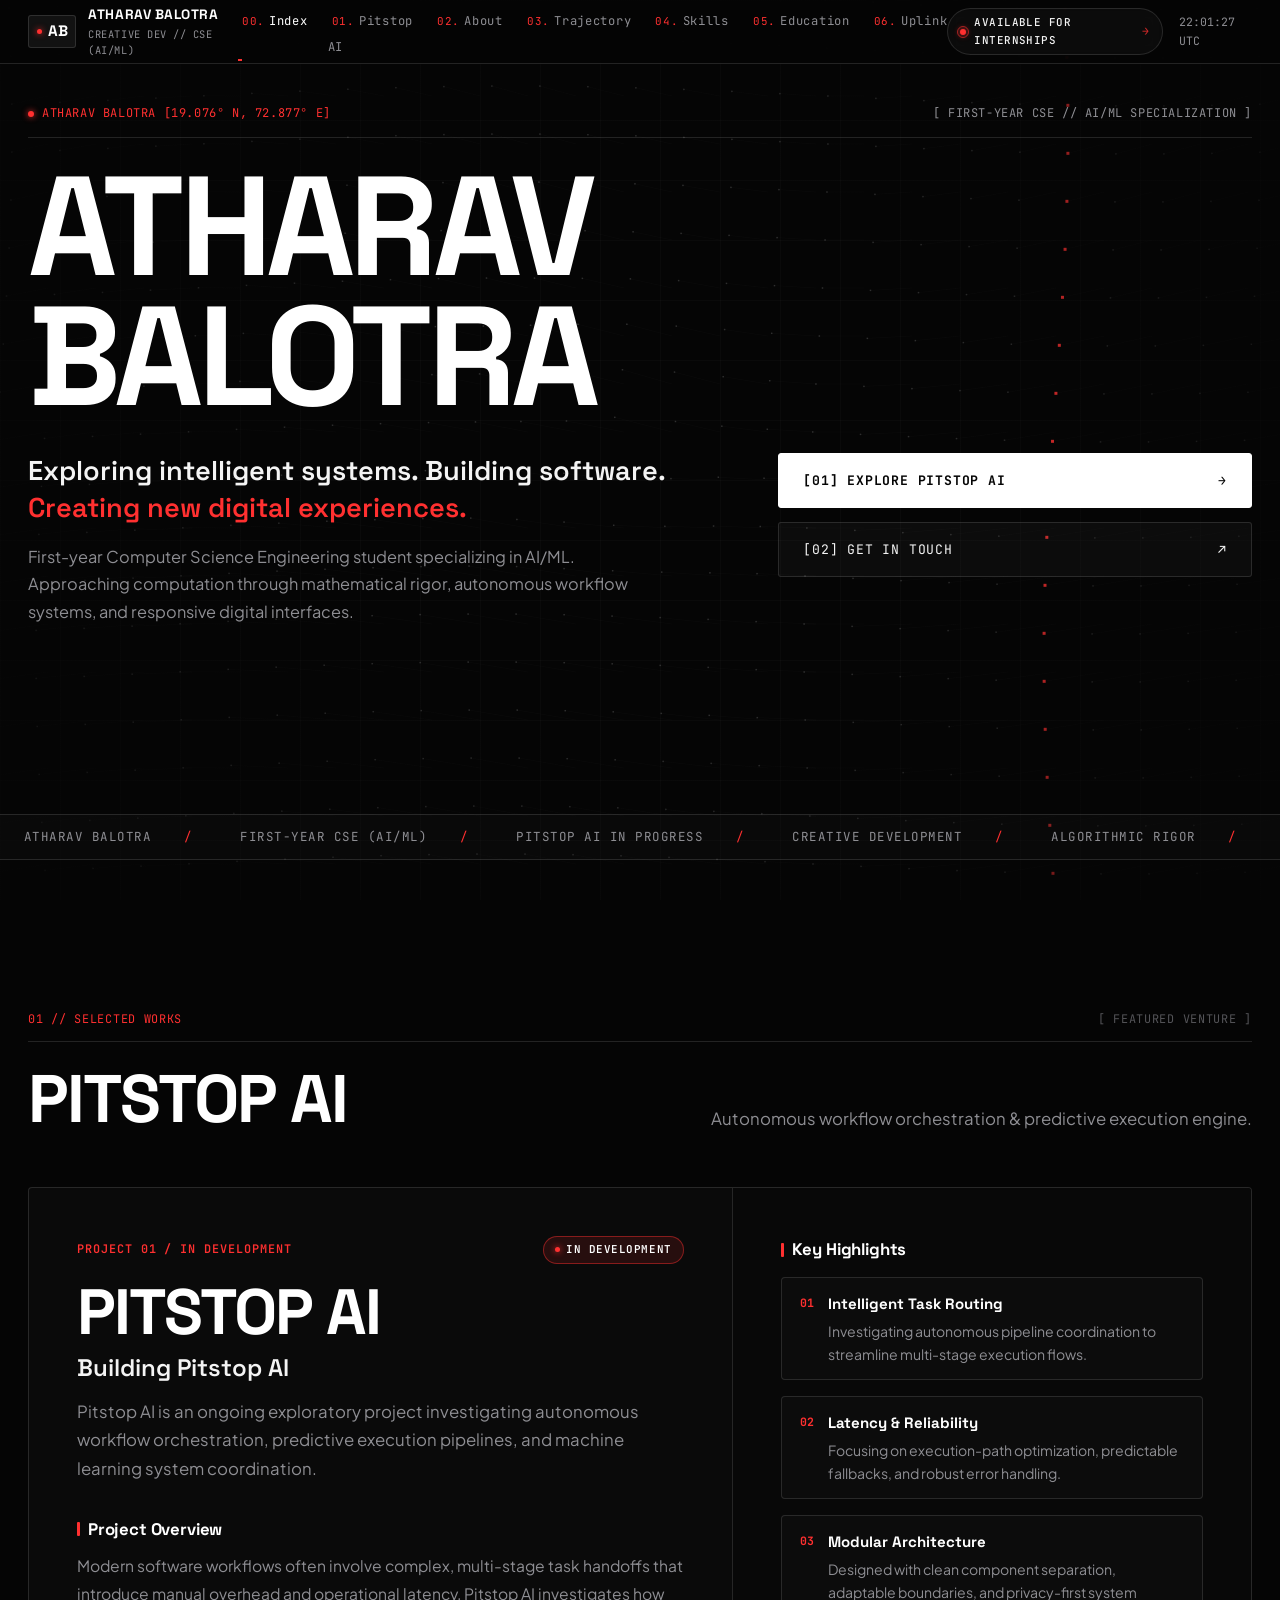
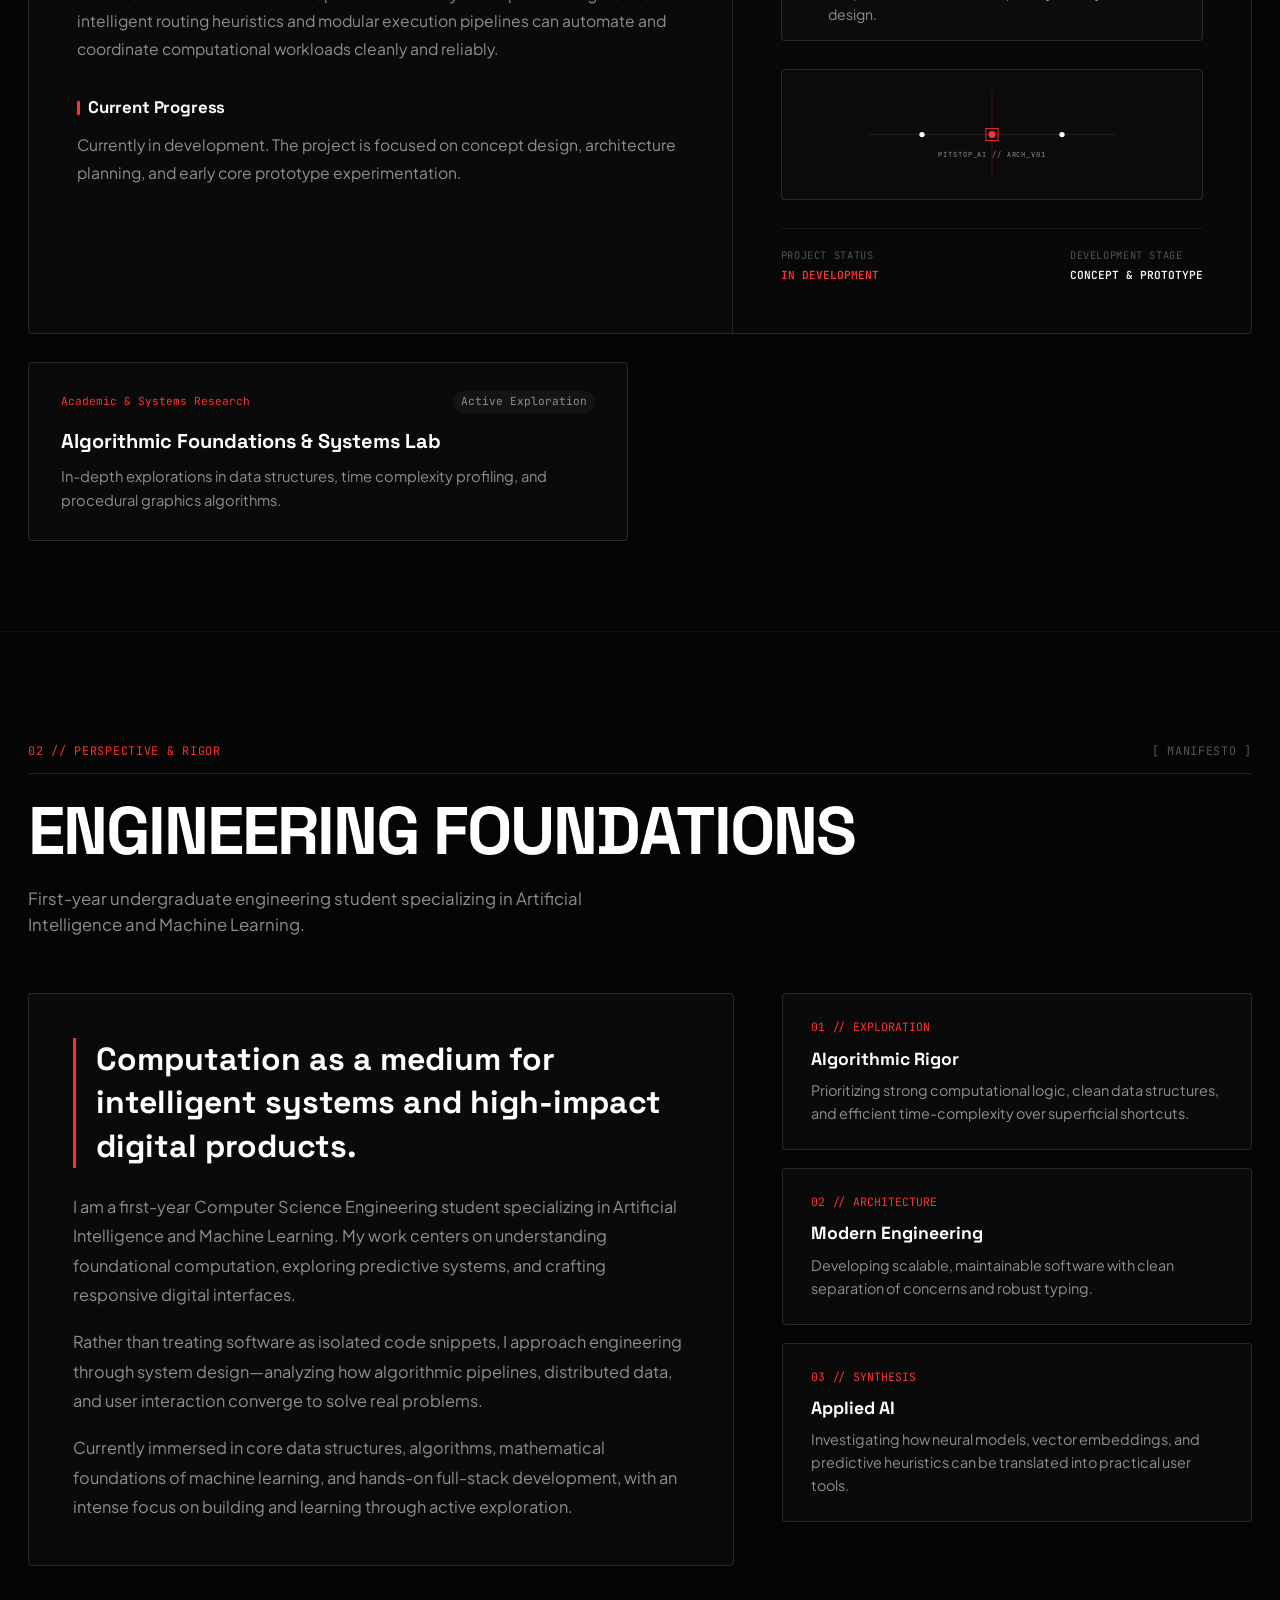
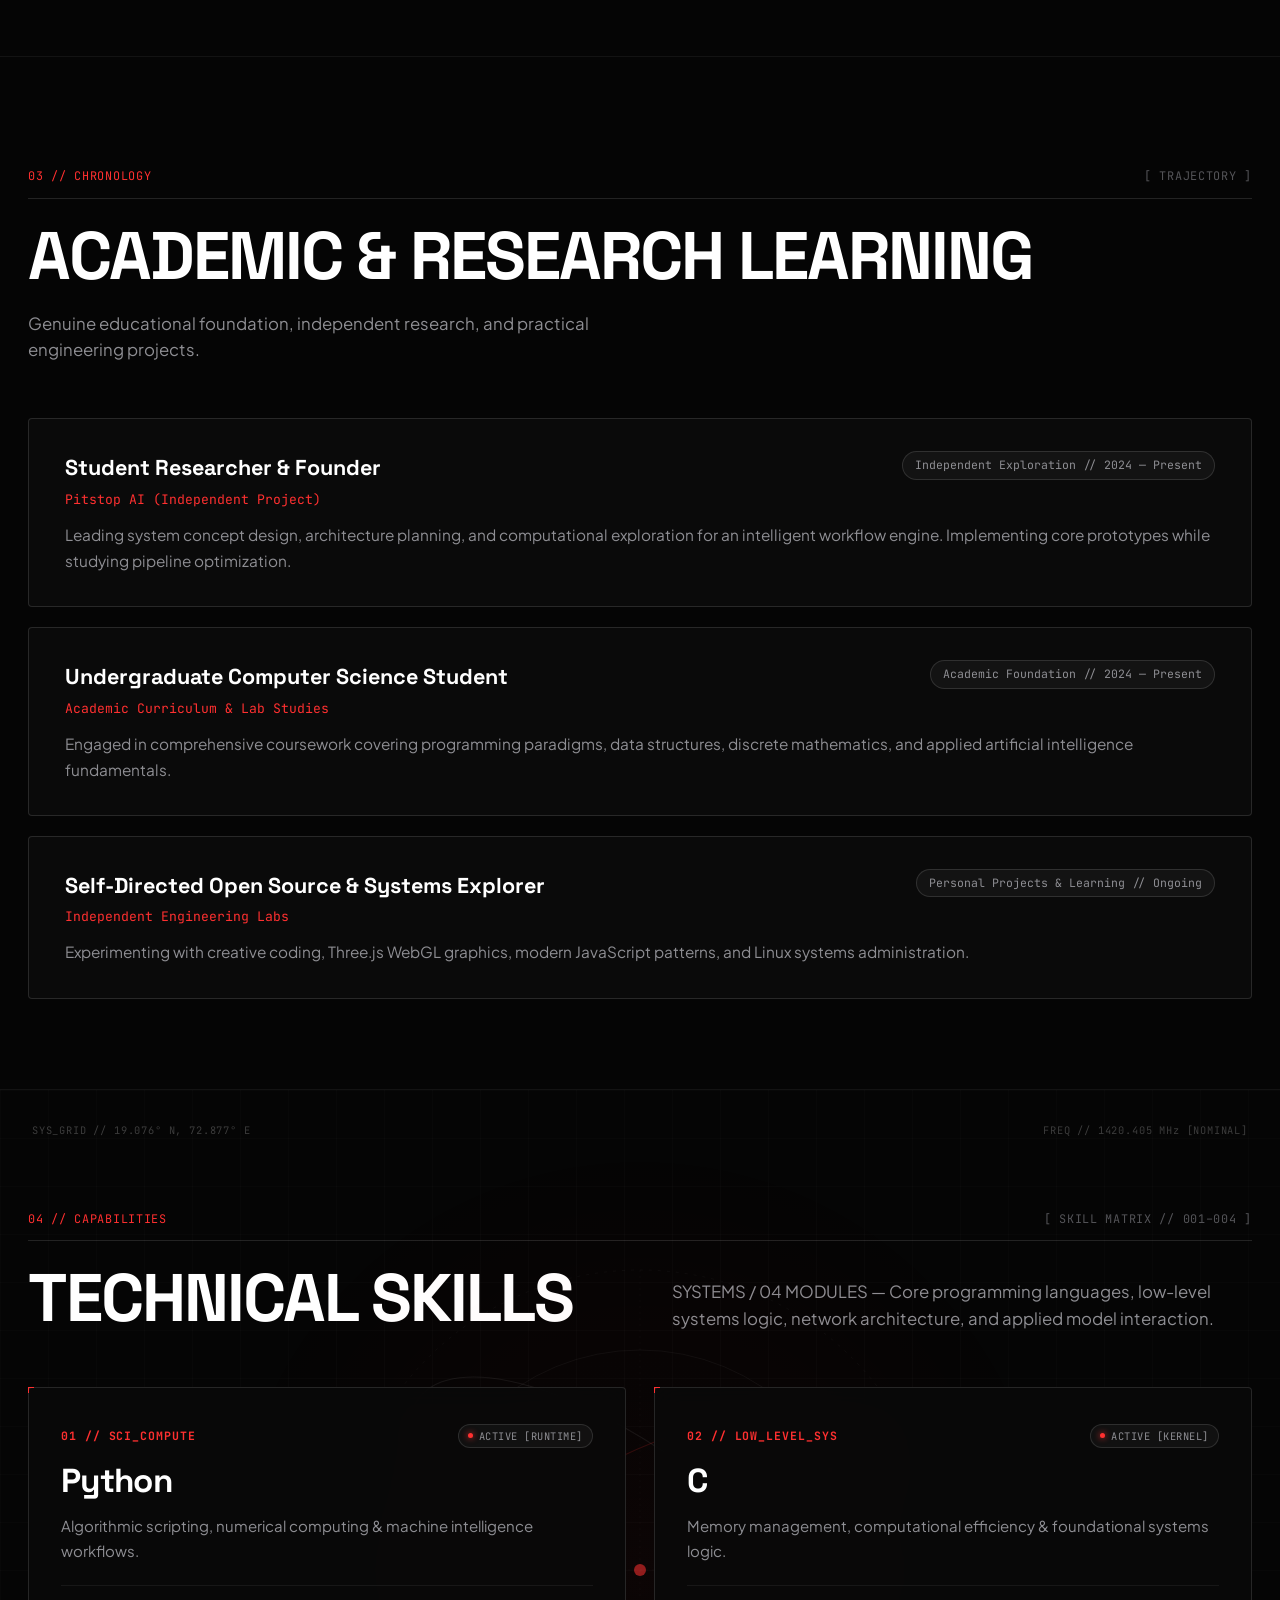
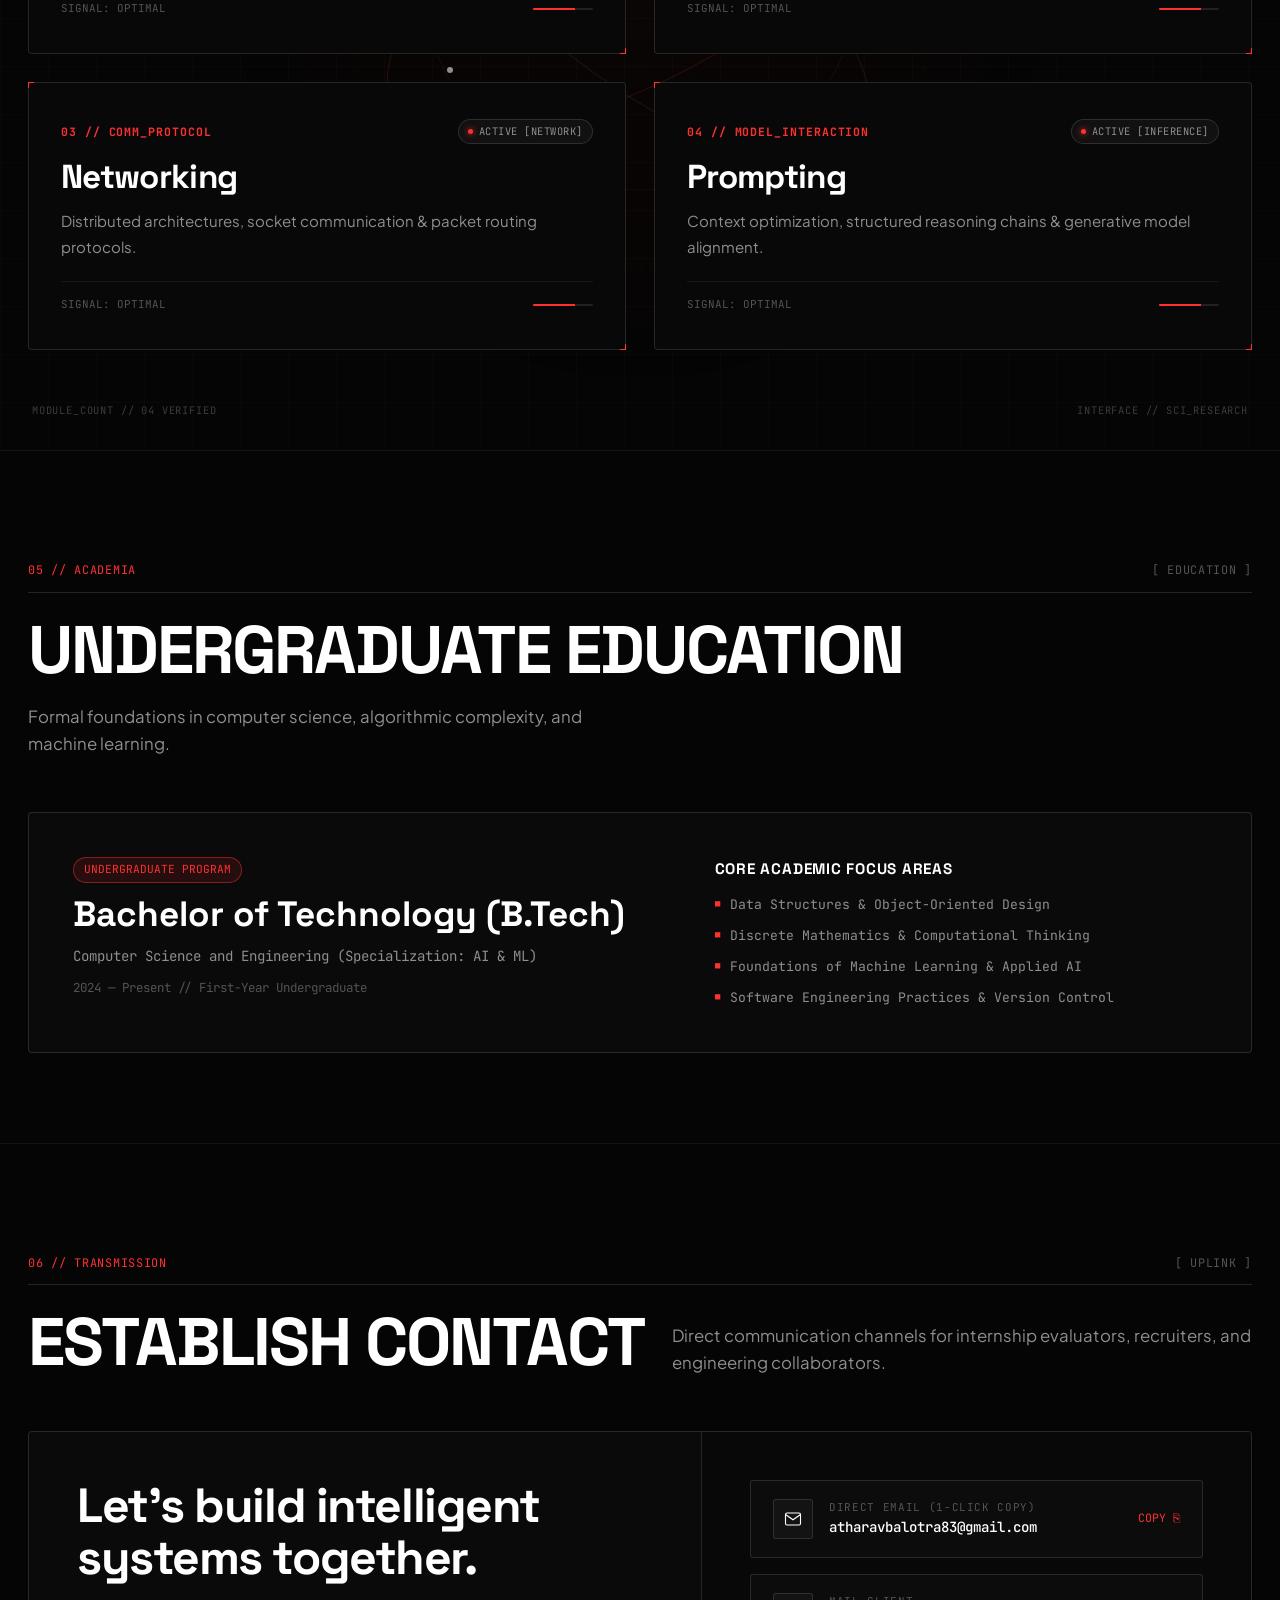
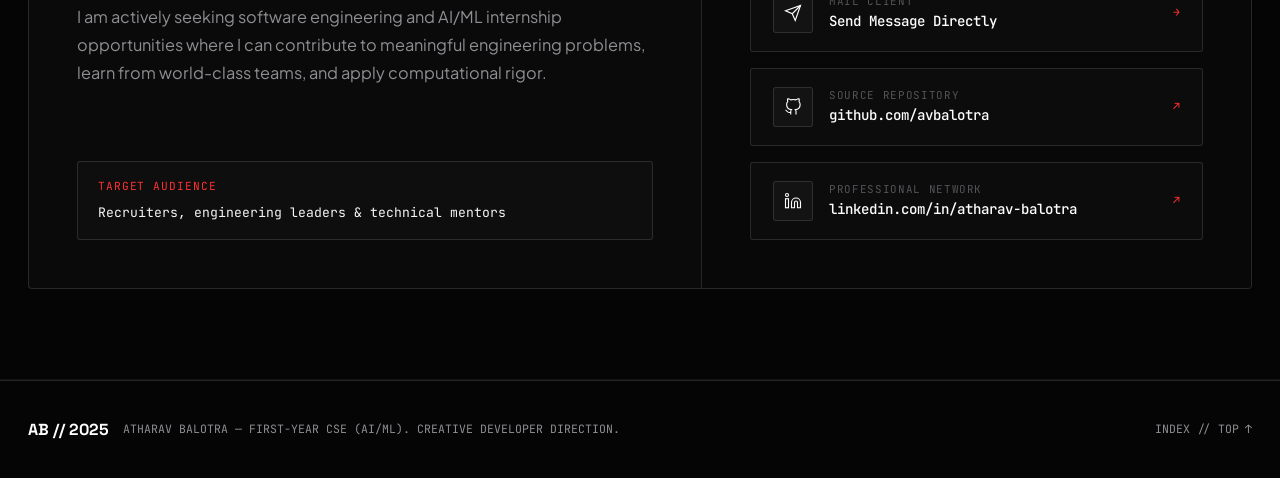
==== commit 4a9ab5d7: "feat(pitstop): redesign Pitstop AI section with clean editorial showcase" ====
--- a/portfolio.html
+++ b/portfolio.html
@@ -194,91 +194,98 @@
           </div>
         </header>
 
-        <!-- Flagship Project Presentation -->
-        <article class="editorial-project-card">
-          <div class="epc-split-layout">
+        <!-- Flagship Project Presentation: Pitstop AI -->
+        <article class="project-showcase-card">
+          <div class="psc-inner-grid">
             
-            <!-- Left Info Column -->
-            <div class="epc-info-column">
-              <div>
-                <div class="epc-top-bar">
-                  <span class="status-badge-red">
-                    <span class="badge-dot-ping"></span>
-                    <span>STATUS: IN PROGRESS // RESEARCH SPRINT</span>
+            <!-- Left Narrative Column -->
+            <div class="psc-col-main">
+              <div class="psc-header-group">
+                <div class="psc-eyebrow-row">
+                  <span class="psc-eyebrow">PROJECT 01 / IN DEVELOPMENT</span>
+                  <span class="psc-status-pill">
+                    <span class="psc-status-dot"></span>
+                    <span>IN DEVELOPMENT</span>
                   </span>
-                  <span class="epc-tag">[ INTELLIGENT SYSTEMS ]</span>
                 </div>
-
-                <h3 class="epc-project-title">Pitstop AI</h3>
-
-                <p class="epc-summary">
-                  An exploratory computational engine designed to investigate intelligent workflows, autonomous routing, and machine learning systems. Under active development.
+                <h3 class="psc-project-title">PITSTOP AI</h3>
+                <h4 class="psc-headline">Building Pitstop AI</h4>
+                <p class="psc-lead-desc">
+                  Pitstop AI is an ongoing exploratory project investigating autonomous workflow orchestration, predictive execution pipelines, and machine learning system coordination.
                 </p>
-
-                <!-- Truthful Privacy Notice -->
-                <div class="privacy-boundary-box">
-                  <svg class="pbb-icon" viewBox="0 0 24 24" fill="none" stroke="currentColor" stroke-width="1.8">
-                    <rect x="3" y="11" width="18" height="11" rx="2" ry="2"/>
-                    <path d="M7 11V7a5 5 0 0 1 10 0v4"/>
-                  </svg>
-                  <div class="pbb-text">
-                    <strong>SYSTEM PRIVACY NOTICE:</strong> Architectural specifications, internal benchmarks, and source repository remain private during research sprint. Visualizations demonstrate schematic concept flow.
-                  </div>
+              </div>
+
+              <!-- Project Overview -->
+              <div class="psc-block">
+                <h5 class="psc-block-heading">Project Overview</h5>
+                <p class="psc-block-text" id="pitstopOverviewText">
+                  Modern software workflows often involve complex, multi-stage task handoffs that introduce manual overhead and operational latency. Pitstop AI investigates how intelligent routing heuristics and modular execution pipelines can automate and coordinate computational workloads cleanly and reliably.
+                </p>
+              </div>
+
+              <!-- Current Progress -->
+              <div class="psc-block">
+                <h5 class="psc-block-heading">Current Progress</h5>
+                <p class="psc-block-text" id="pitstopProgressText">
+                  Currently in development. The project is focused on concept design, architecture planning, and early core prototype experimentation.
+                </p>
+              </div>
+            </div>
+
+            <!-- Right Aside Column -->
+            <div class="psc-col-aside">
+              <div class="psc-block">
+                <h5 class="psc-block-heading">Key Highlights</h5>
+                <ul class="psc-highlights-list" id="pitstopHighlightsList">
+                  <li>
+                    <span class="ph-idx">01</span>
+                    <div class="ph-content">
+                      <strong>Intelligent Task Routing</strong>
+                      <p>Investigating autonomous pipeline coordination to streamline multi-stage execution flows.</p>
+                    </div>
+                  </li>
+                  <li>
+                    <span class="ph-idx">02</span>
+                    <div class="ph-content">
+                      <strong>Latency &amp; Reliability</strong>
+                      <p>Focusing on execution-path optimization, predictable fallbacks, and robust error handling.</p>
+                    </div>
+                  </li>
+                  <li>
+                    <span class="ph-idx">03</span>
+                    <div class="ph-content">
+                      <strong>Modular Architecture</strong>
+                      <p>Designed with clean component separation, adaptable boundaries, and privacy-first system design.</p>
+                    </div>
+                  </li>
+                </ul>
+              </div>
+
+              <!-- Restrained Schematic Graphic -->
+              <div class="psc-linework-frame" aria-hidden="true">
+                <svg class="psc-linework-svg" viewBox="0 0 320 120" fill="none">
+                  <line x1="20" y1="60" x2="300" y2="60" stroke="rgba(255,255,255,0.1)" stroke-width="1"/>
+                  <line x1="80" y1="20" x2="80" y2="100" stroke="rgba(255,255,255,0.06)" stroke-width="1" stroke-dasharray="2 3"/>
+                  <line x1="160" y1="10" x2="160" y2="110" stroke="rgba(255,48,48,0.25)" stroke-width="1"/>
+                  <line x1="240" y1="20" x2="240" y2="100" stroke="rgba(255,255,255,0.06)" stroke-width="1" stroke-dasharray="2 3"/>
+                  <circle cx="80" cy="60" r="3" fill="#ffffff"/>
+                  <circle cx="160" cy="60" r="4" fill="#FF3030"/>
+                  <circle cx="240" cy="60" r="3" fill="#ffffff"/>
+                  <rect x="153" y="53" width="14" height="14" stroke="#FF3030" stroke-width="1" fill="none"/>
+                  <text x="160" y="86" font-family="'JetBrains Mono', monospace" font-size="8" fill="#8E8E93" text-anchor="middle" letter-spacing="1">PITSTOP_AI // ARCH_V01</text>
+                </svg>
+              </div>
+
+              <!-- Status Footer -->
+              <div class="psc-meta-footer">
+                <div class="pmf-item">
+                  <span class="pmf-label">PROJECT STATUS</span>
+                  <span class="pmf-value highlight-red">IN DEVELOPMENT</span>
                 </div>
-
-                <ul class="epc-bullet-list">
-                  <li>Investigating predictive heuristics and multi-step computational pipeline coordination</li>
-                  <li>Focusing on latency-optimized execution paths and robust error-handling states</li>
-                  <li>Designed with privacy-first system boundaries and modular architecture</li>
-                </ul>
-              </div>
-            </div>
-
-            <!-- Right Interactive Schematic Column -->
-            <div class="epc-visual-column">
-              <div class="visual-column-header">
-                <span class="v-tag">INTERACTIVE PIPELINE SCHEMATIC</span>
-                <span>STATE: RUNNING</span>
-              </div>
-
-              <!-- Interactive 2D Canvas -->
-              <div class="schematic-canvas-wrap">
-                <canvas id="schematicCanvas" class="schematic-canvas"></canvas>
-              </div>
-
-              <div class="pipeline-nodes-stack">
-                <div class="pipeline-node-item">
-                  <span class="pni-idx">01</span>
-                  <div class="pni-info">
-                    <span class="pni-name">Input Telemetry</span>
-                    <span class="pni-sub">Structured query ingestion &amp; schema verification</span>
-                  </div>
+                <div class="pmf-item">
+                  <span class="pmf-label">DEVELOPMENT STAGE</span>
+                  <span class="pmf-value">CONCEPT &amp; PROTOTYPE</span>
                 </div>
-                <div class="pipeline-node-item">
-                  <span class="pni-idx">02</span>
-                  <div class="pni-info">
-                    <span class="pni-name">Heuristic Routing</span>
-                    <span class="pni-sub">Intent classification &amp; pipeline dispatch</span>
-                  </div>
-                </div>
-                <div class="pipeline-node-item">
-                  <span class="pni-idx">03</span>
-                  <div class="pni-info">
-                    <span class="pni-name">Model Inference</span>
-                    <span class="pni-sub">Contextual reasoning &amp; evaluation loops</span>
-                  </div>
-                </div>
-                <div class="pipeline-node-item">
-                  <span class="pni-idx">04</span>
-                  <div class="pni-info">
-                    <span class="pni-name">Response Synthesis</span>
-                    <span class="pni-sub">Verified delivery &amp; output formatting</span>
-                  </div>
-                </div>
-              </div>
-
-              <div class="visual-column-footer">
-                ILLUSTRATIVE SYSTEM DESIGN MODEL // PROTOTYPE STAGE
               </div>
             </div>
 
--- a/style.css
+++ b/style.css
@@ -729,238 +729,248 @@
 }
 
 /* --------------------------------------------------------------------------
-   7. PROJECT SHOWCASE: PITSTOP AI (LARGE EDITORIAL PRESENTATION)
+   7. PROJECT SHOWCASE: PITSTOP AI (EDITORIAL PROJECT PRESENTATION)
    -------------------------------------------------------------------------- */
-.editorial-project-card {
+.project-showcase-card {
   background: var(--bg-surface);
   border: 1px solid var(--border-line);
   border-radius: var(--radius-card);
+  position: relative;
   overflow: hidden;
   transition: border-color var(--transition-smooth), transform var(--transition-smooth);
 }
 
-.editorial-project-card:hover {
+.project-showcase-card:hover {
   border-color: var(--border-line-hover);
 }
 
-.epc-split-layout {
+.psc-inner-grid {
   display: grid;
-  grid-template-columns: 1.1fr 0.9fr;
-}
-
-.epc-info-column {
+  grid-template-columns: 1.15fr 0.85fr;
+  gap: 0;
+}
+
+/* Left Column: Primary Narrative & Overview */
+.psc-col-main {
   padding: 48px;
   display: flex;
   flex-direction: column;
+  gap: 32px;
+}
+
+.psc-eyebrow-row {
+  display: flex;
+  align-items: center;
   justify-content: space-between;
-}
-
-.epc-top-bar {
-  display: flex;
-  align-items: center;
-  gap: 12px;
-  margin-bottom: 24px;
+  gap: 16px;
   flex-wrap: wrap;
-}
-
-.status-badge-red {
+  margin-bottom: 16px;
+}
+
+.psc-eyebrow {
+  font-family: var(--font-mono);
+  font-size: 0.74rem;
+  letter-spacing: 0.08em;
+  color: var(--accent-red);
+  text-transform: uppercase;
+  font-weight: 600;
+}
+
+.psc-status-pill {
   display: inline-flex;
   align-items: center;
-  gap: 7px;
-  padding: 4px 12px;
+  gap: 6px;
+  padding: 4px 11px;
   background: var(--accent-red-dim);
   border: 1px solid var(--accent-red-border);
   border-radius: var(--radius-pill);
   font-family: var(--font-mono);
-  font-size: 0.72rem;
+  font-size: 0.68rem;
+  font-weight: 600;
   color: #ffffff;
-  font-weight: 600;
-}
-
-.badge-dot-ping {
-  width: 6px;
-  height: 6px;
+  letter-spacing: 0.05em;
+}
+
+.psc-status-dot {
+  width: 5px;
+  height: 5px;
+  border-radius: 50%;
   background: var(--accent-red);
-  border-radius: 50%;
   box-shadow: 0 0 6px var(--accent-red);
 }
 
-.epc-tag {
-  font-family: var(--font-mono);
-  font-size: 0.72rem;
-  color: var(--text-secondary);
-}
-
-.epc-project-title {
+.psc-project-title {
   font-family: var(--font-display);
-  font-size: clamp(2.4rem, 4.8vw, 3.8rem);
+  font-size: clamp(2.4rem, 5vw, 4rem);
   font-weight: 800;
   line-height: 1;
   letter-spacing: -0.03em;
   color: var(--text-pure);
-  margin-bottom: 18px;
-}
-
-.epc-summary {
+  margin-bottom: 8px;
+}
+
+.psc-headline {
+  font-family: var(--font-display);
+  font-size: clamp(1.2rem, 2vw, 1.5rem);
+  font-weight: 600;
+  color: var(--text-primary);
+  line-height: 1.35;
+  margin-bottom: 14px;
+}
+
+.psc-lead-desc {
   font-size: 1.05rem;
+  color: var(--text-secondary);
   line-height: 1.7;
-  color: var(--text-primary);
-  margin-bottom: 24px;
-}
-
-/* Privacy & System Boundary Box */
-.privacy-boundary-box {
-  background: rgba(255, 48, 48, 0.05);
-  border: 1px solid var(--accent-red-border);
-  border-left: 3px solid var(--accent-red);
-  padding: 14px 18px;
-  border-radius: 3px;
-  margin-bottom: 28px;
-  display: flex;
-  align-items: flex-start;
-  gap: 12px;
-}
-
-.pbb-icon {
-  width: 18px;
-  height: 18px;
-  stroke: var(--accent-red);
-  flex-shrink: 0;
-  margin-top: 2px;
-}
-
-.pbb-text {
-  font-family: var(--font-mono);
-  font-size: 0.76rem;
-  line-height: 1.55;
-  color: var(--text-secondary);
-}
-
-.pbb-text strong {
-  color: var(--text-pure);
-}
-
-.epc-bullet-list {
-  list-style: none;
-  display: flex;
-  flex-direction: column;
-  gap: 12px;
-  margin-bottom: 24px;
-}
-
-.epc-bullet-list li {
-  display: flex;
-  align-items: flex-start;
+}
+
+/* Editorial Content Blocks */
+.psc-block {
+  display: flex;
+  flex-direction: column;
   gap: 10px;
-  font-size: 0.92rem;
-  color: var(--text-secondary);
-  line-height: 1.6;
-}
-
-.epc-bullet-list li::before {
-  content: '>';
-  font-family: var(--font-mono);
-  color: var(--accent-red);
+}
+
+.psc-block-heading {
+  font-family: var(--font-display);
+  font-size: 1.05rem;
   font-weight: 700;
-}
-
-/* Interactive Generative Architectural Canvas (Right Column) */
-.epc-visual-column {
+  color: var(--text-pure);
+  letter-spacing: -0.01em;
+  display: flex;
+  align-items: center;
+  gap: 8px;
+}
+
+.psc-block-heading::before {
+  content: '';
+  width: 3px;
+  height: 14px;
+  background: var(--accent-red);
+  display: inline-block;
+  border-radius: 1px;
+}
+
+.psc-block-text {
+  font-size: 0.98rem;
+  color: var(--text-secondary);
+  line-height: 1.75;
+}
+
+/* Right Column: Aside & Highlights */
+.psc-col-aside {
+  padding: 48px;
   background: #080808;
   border-left: 1px solid var(--border-line);
-  position: relative;
   display: flex;
   flex-direction: column;
   justify-content: space-between;
-  padding: 36px;
-}
-
-.visual-column-header {
-  display: flex;
-  align-items: center;
-  justify-content: space-between;
-  border-bottom: 1px solid var(--border-line);
-  padding-bottom: 12px;
-  font-family: var(--font-mono);
-  font-size: 0.72rem;
-  color: var(--text-secondary);
-}
-
-.visual-column-header .v-tag {
-  color: var(--accent-red);
-}
-
-.schematic-canvas-wrap {
-  position: relative;
-  width: 100%;
-  height: 280px;
-  margin: 20px 0;
-  border: 1px solid var(--border-line);
-  border-radius: 3px;
-  overflow: hidden;
-  background: #030303;
-}
-
-.schematic-canvas {
-  width: 100%;
-  height: 100%;
-  display: block;
-}
-
-.pipeline-nodes-stack {
-  display: flex;
-  flex-direction: column;
-  gap: 10px;
-}
-
-.pipeline-node-item {
-  display: flex;
-  align-items: center;
+  gap: 28px;
+}
+
+.psc-highlights-list {
+  list-style: none;
+  display: flex;
+  flex-direction: column;
+  gap: 16px;
+  margin-top: 4px;
+}
+
+.psc-highlights-list li {
+  display: flex;
+  align-items: flex-start;
   gap: 14px;
-  padding: 10px 14px;
+  padding: 14px 18px;
   background: rgba(255, 255, 255, 0.02);
   border: 1px solid var(--border-line);
-  border-radius: 3px;
+  border-radius: var(--radius-card);
   transition: all var(--transition-fast);
 }
 
-.pipeline-node-item:hover {
-  background: rgba(255, 48, 48, 0.08);
+.psc-highlights-list li:hover {
+  background: rgba(255, 48, 48, 0.05);
   border-color: var(--accent-red-border);
-}
-
-.pni-idx {
+  transform: translateX(3px);
+}
+
+.ph-idx {
+  font-family: var(--font-mono);
+  font-size: 0.72rem;
+  font-weight: 700;
+  color: var(--accent-red);
+  margin-top: 2px;
+}
+
+.ph-content {
+  display: flex;
+  flex-direction: column;
+  gap: 4px;
+}
+
+.ph-content strong {
+  font-family: var(--font-display);
+  font-size: 0.94rem;
+  font-weight: 700;
+  color: var(--text-pure);
+}
+
+.ph-content p {
+  font-size: 0.88rem;
+  color: var(--text-secondary);
+  line-height: 1.6;
+}
+
+/* Subtle Restrained Abstract Linework Graphic */
+.psc-linework-frame {
+  width: 100%;
+  padding: 12px 16px;
+  border: 1px solid var(--border-line);
+  border-radius: var(--radius-card);
+  background: rgba(255, 255, 255, 0.015);
+  display: flex;
+  align-items: center;
+  justify-content: center;
+}
+
+.psc-linework-svg {
+  width: 100%;
+  max-width: 280px;
+  height: auto;
+  display: block;
+}
+
+/* Metadata Footer Row */
+.psc-meta-footer {
+  display: flex;
+  align-items: center;
+  justify-content: space-between;
+  padding-top: 18px;
+  border-top: 1px solid var(--border-subtle);
   font-family: var(--font-mono);
   font-size: 0.7rem;
-  font-weight: 700;
-  color: var(--accent-red);
-}
-
-.pni-info {
-  display: flex;
-  flex-direction: column;
-}
-
-.pni-name {
-  font-family: var(--font-display);
-  font-size: 0.86rem;
+  gap: 16px;
+  flex-wrap: wrap;
+}
+
+.pmf-item {
+  display: flex;
+  flex-direction: column;
+  gap: 4px;
+}
+
+.pmf-label {
+  color: var(--text-muted);
+  letter-spacing: 0.06em;
+  font-size: 0.65rem;
+}
+
+.pmf-value {
+  color: var(--text-primary);
   font-weight: 600;
-  color: var(--text-pure);
-}
-
-.pni-sub {
-  font-family: var(--font-mono);
-  font-size: 0.68rem;
-  color: var(--text-secondary);
-}
-
-.visual-column-footer {
-  padding-top: 14px;
-  border-top: 1px solid var(--border-line);
-  font-family: var(--font-mono);
-  font-size: 0.68rem;
-  color: var(--text-muted);
-  text-align: center;
+}
+
+.pmf-value.highlight-red {
+  color: var(--accent-red);
 }
 
 /* Secondary Explorations Grid */
@@ -1723,10 +1733,10 @@
     grid-template-columns: 1fr;
     gap: 28px;
   }
-  .epc-split-layout {
+  .psc-inner-grid {
     grid-template-columns: 1fr;
   }
-  .epc-visual-column {
+  .psc-col-aside {
     border-left: none;
     border-top: 1px solid var(--border-line);
   }
@@ -1794,8 +1804,8 @@
   .sic-name {
     font-size: 1.4rem;
   }
-  .epc-info-column,
-  .epc-visual-column,
+  .psc-col-main,
+  .psc-col-aside,
   .about-manifesto-pane,
   .trajectory-card,
   .education-editorial-card,
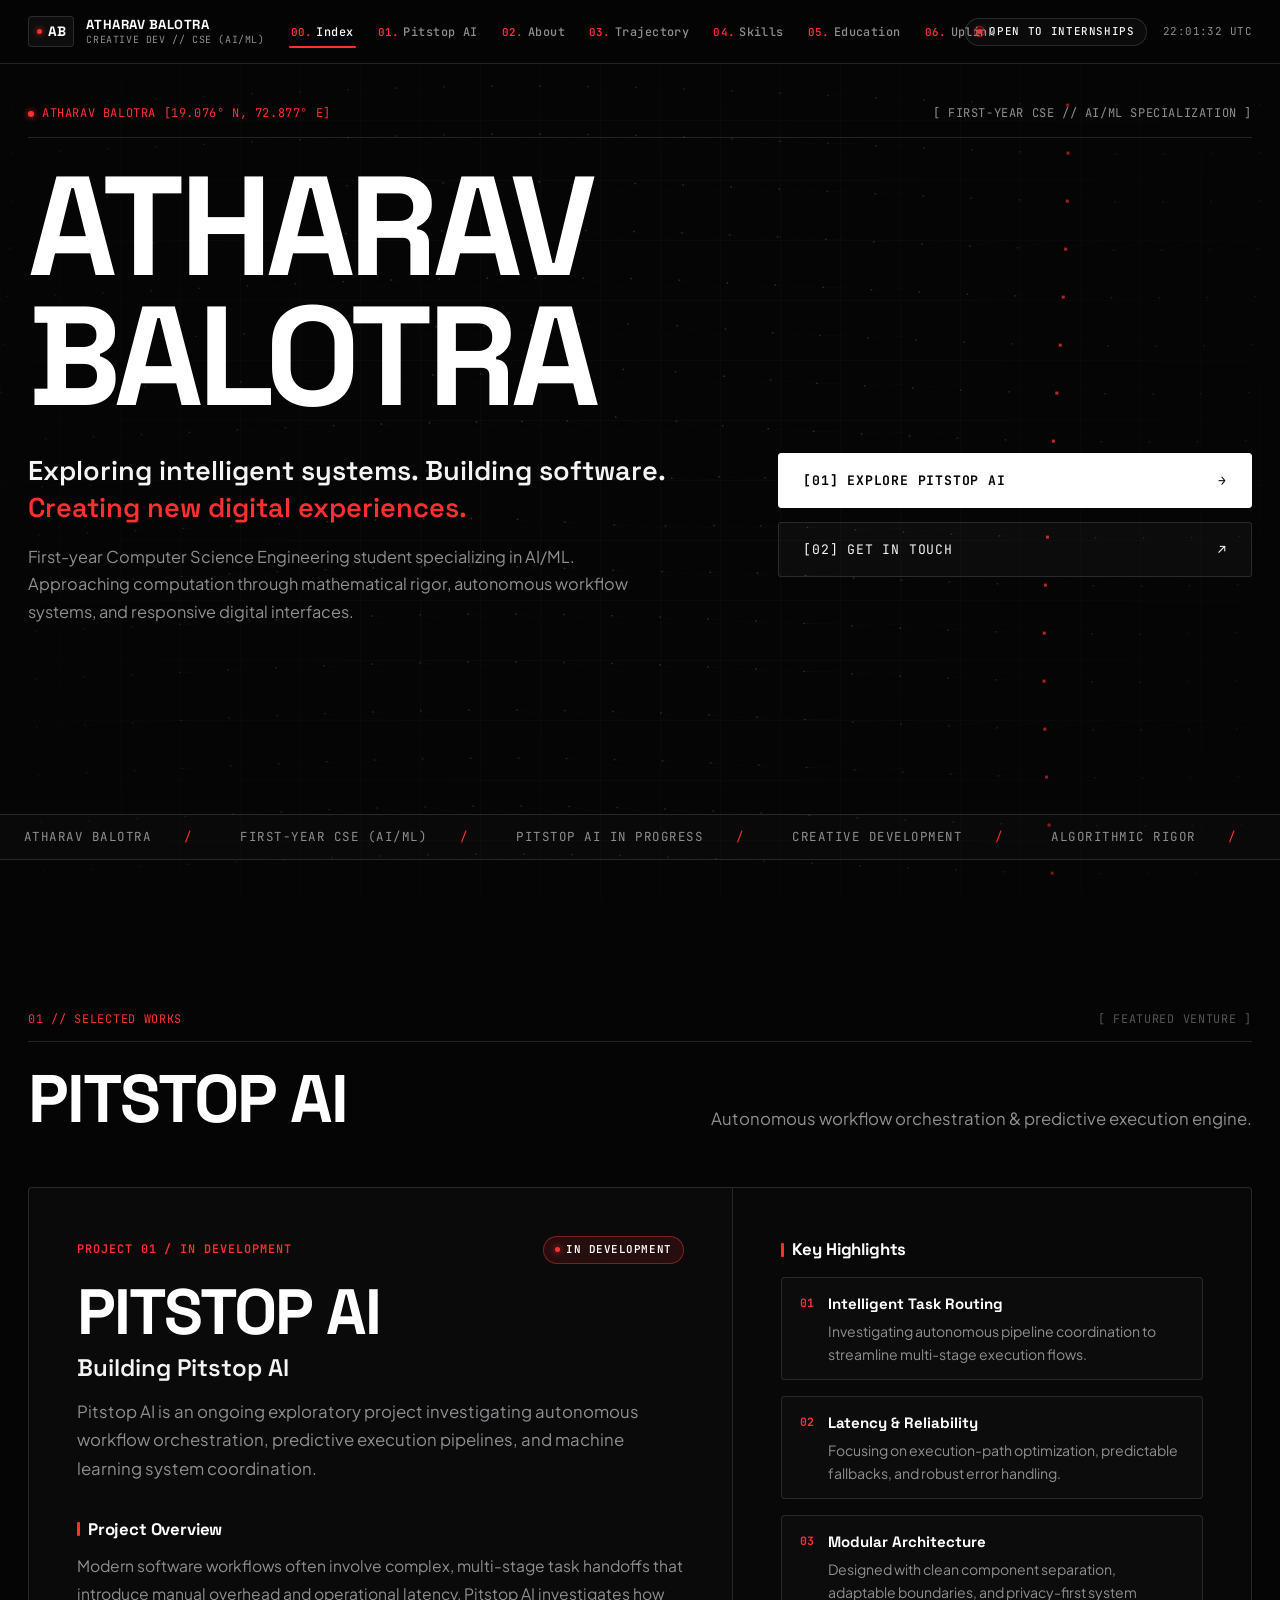
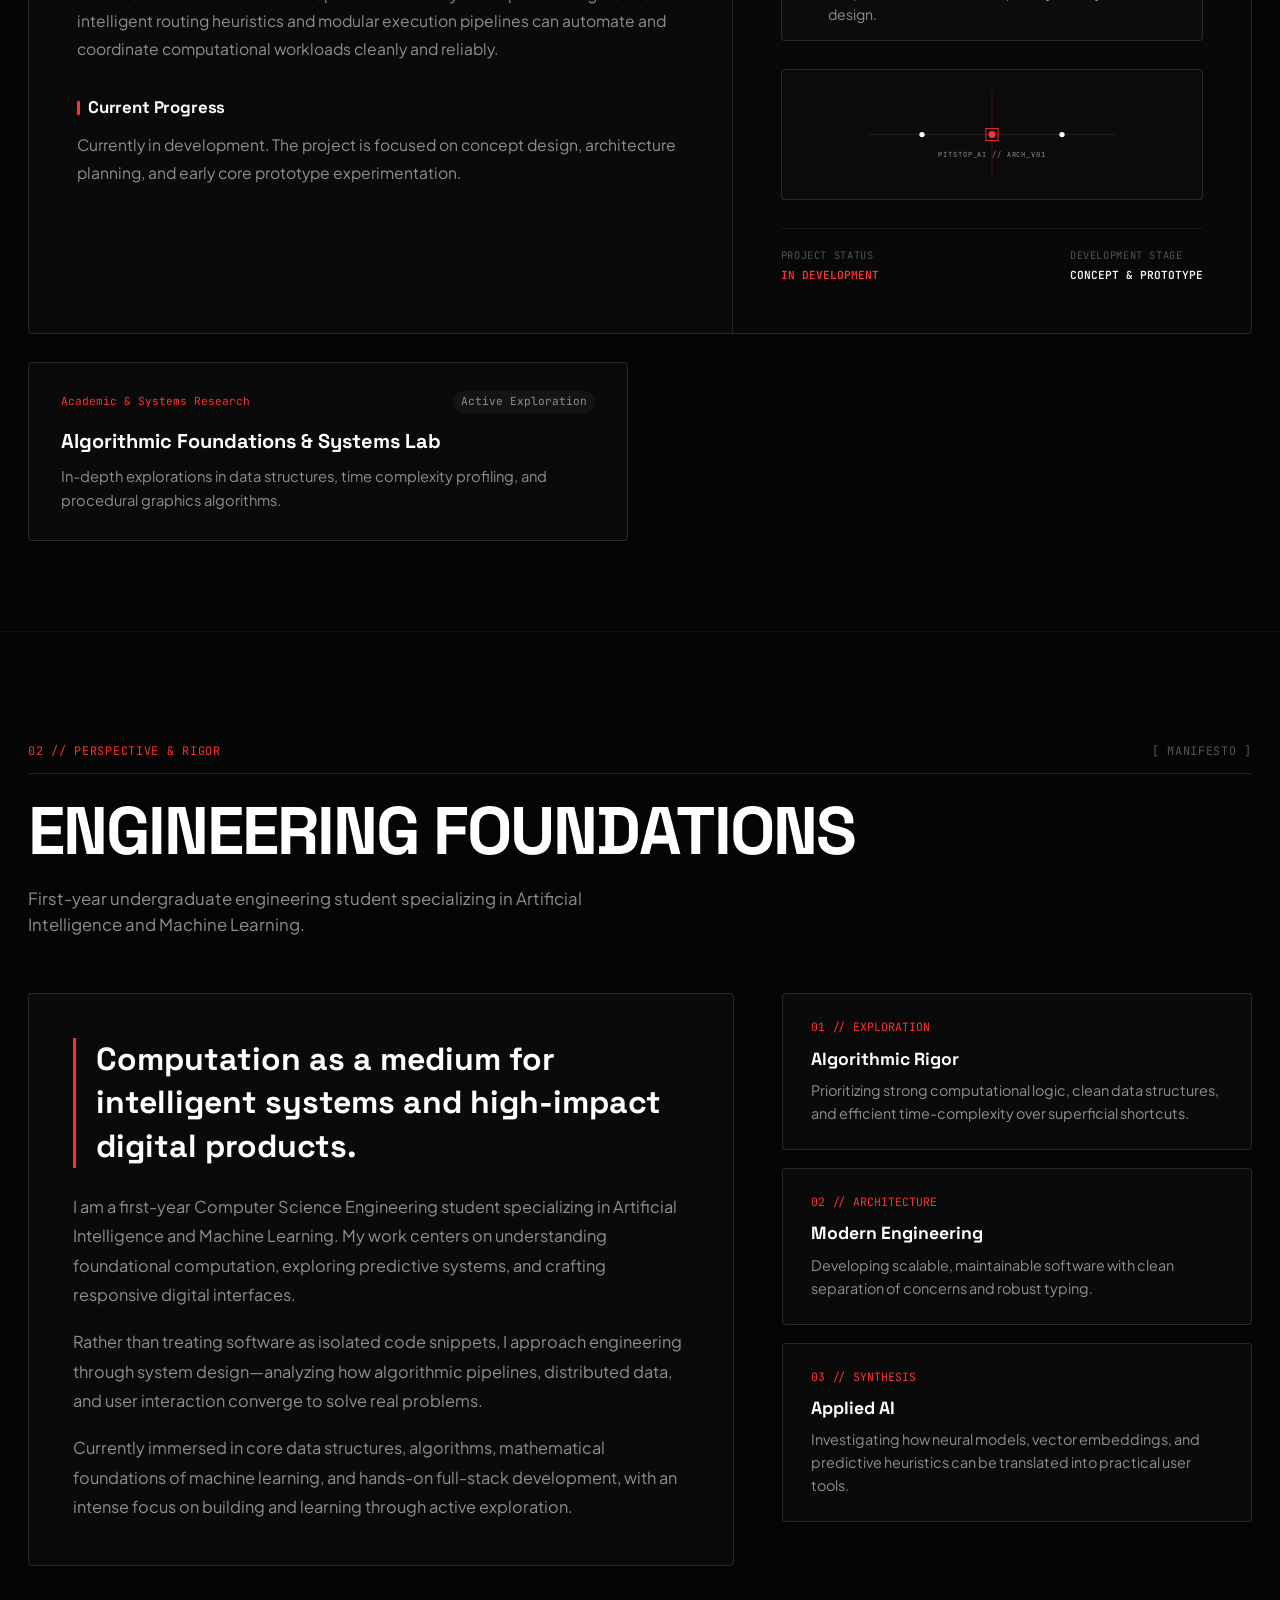
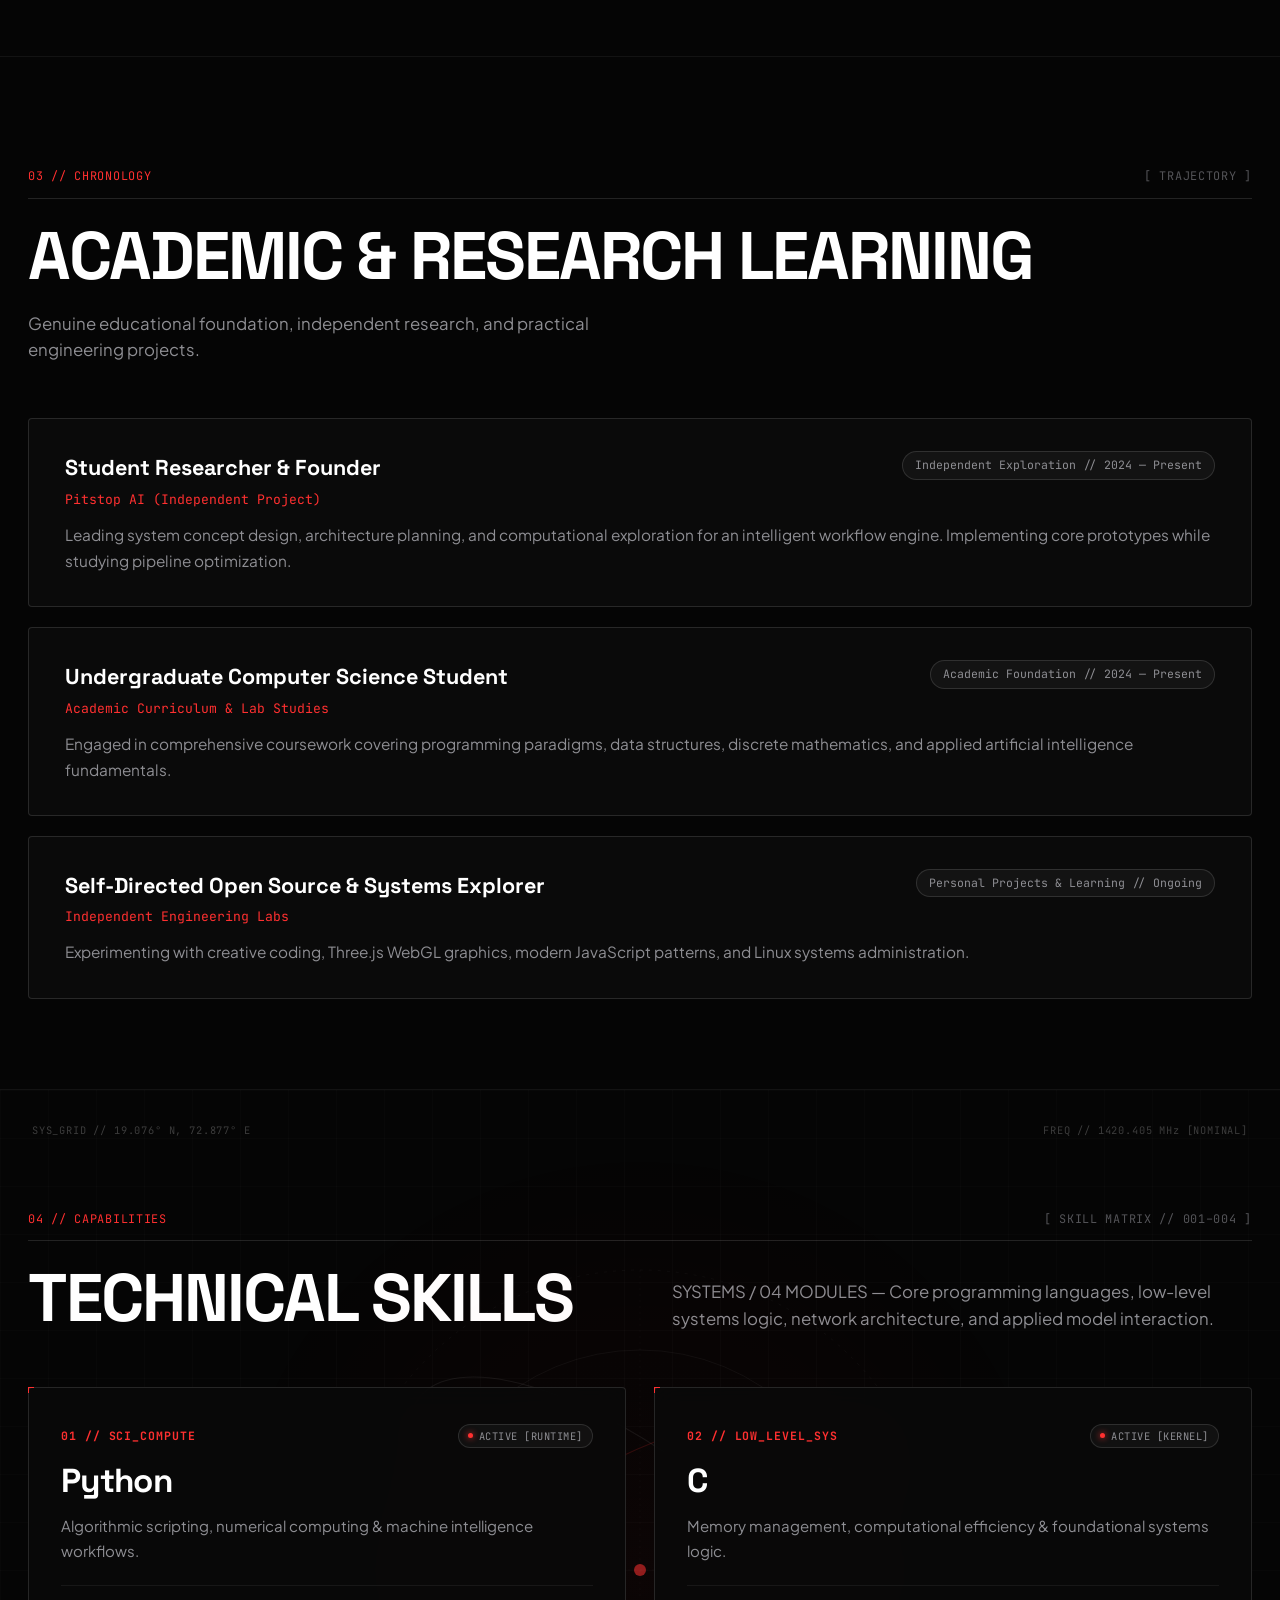
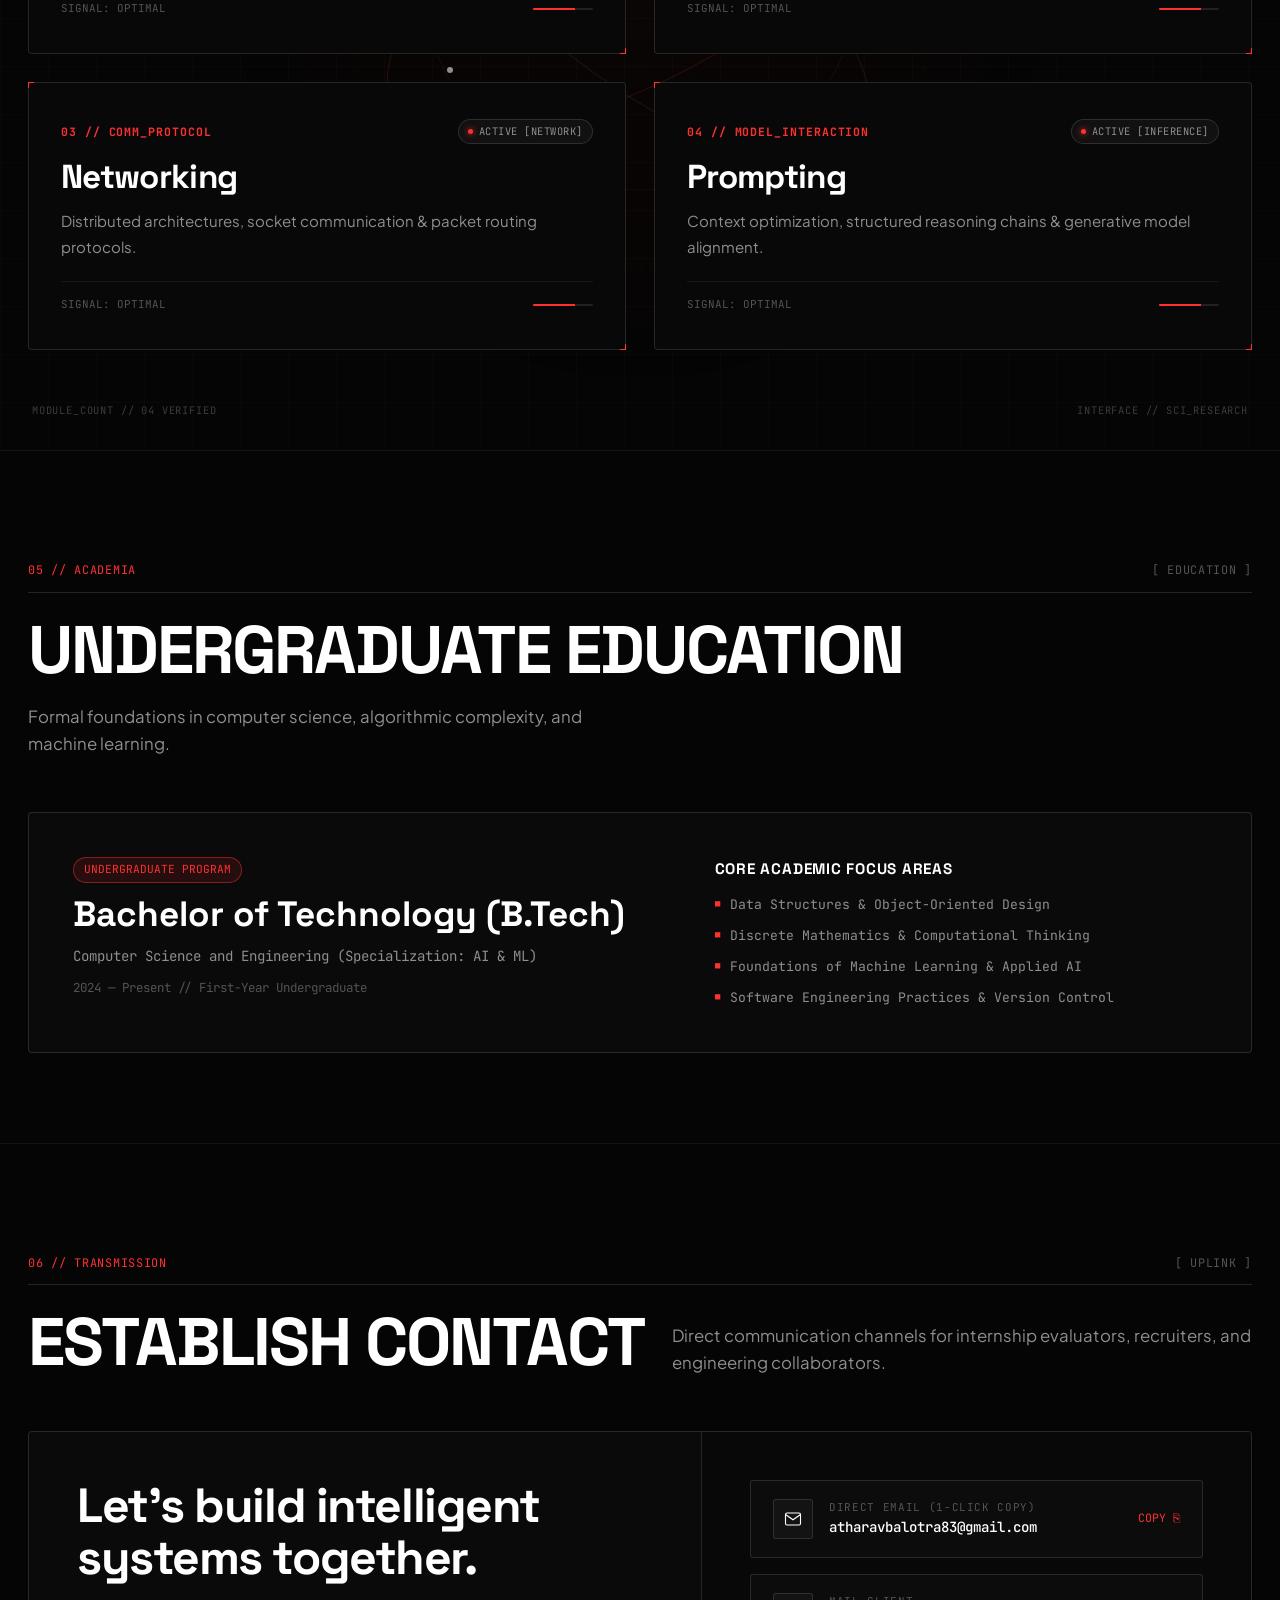
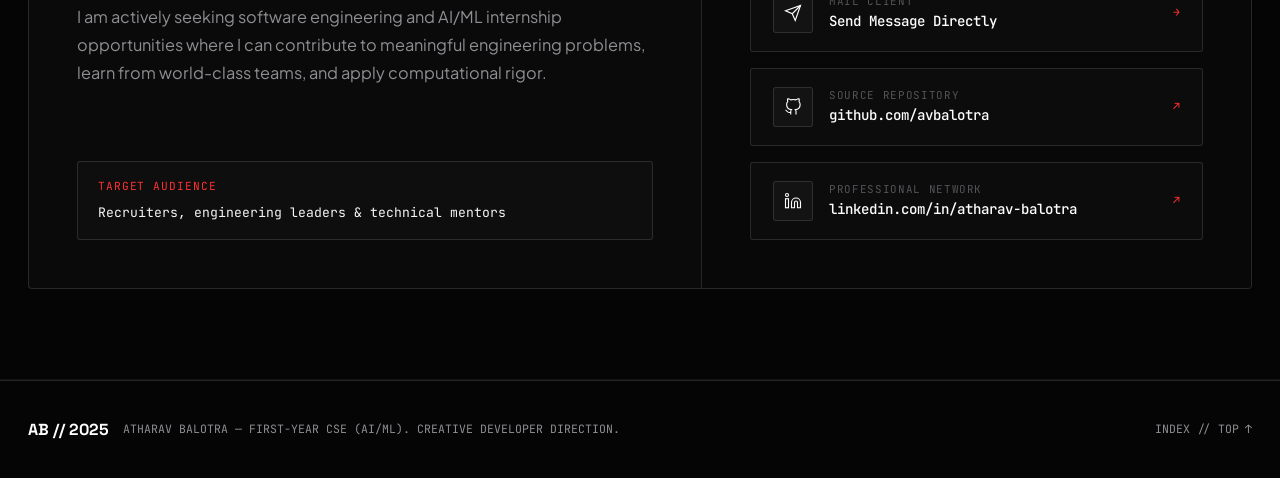
==== commit cd1a148d: "fix(header): redesign header navigation, keep Pitstop AI on one line, and refine internship status i" ====
--- a/portfolio.html
+++ b/portfolio.html
@@ -53,22 +53,21 @@
       <!-- Desktop Navigation Links (No Resume Link) -->
       <nav class="header-nav" aria-label="Primary Navigation">
         <ul class="nav-links-row">
-          <li><a href="#hero" class="nav-link-item active" data-section="hero"><span class="idx">00.</span>Index</a></li>
-          <li><a href="#pitstop" class="nav-link-item" data-section="pitstop"><span class="idx">01.</span>Pitstop AI</a></li>
-          <li><a href="#about" class="nav-link-item" data-section="about"><span class="idx">02.</span>About</a></li>
-          <li><a href="#experience" class="nav-link-item" data-section="experience"><span class="idx">03.</span>Trajectory</a></li>
-          <li><a href="#skills" class="nav-link-item" data-section="skills"><span class="idx">04.</span>Skills</a></li>
-          <li><a href="#education" class="nav-link-item" data-section="education"><span class="idx">05.</span>Education</a></li>
-          <li><a href="#contact" class="nav-link-item" data-section="contact"><span class="idx">06.</span>Uplink</a></li>
+          <li><a href="#hero" class="nav-link-item active" data-section="hero"><span class="idx">00.</span><span class="nav-label">Index</span></a></li>
+          <li><a href="#pitstop" class="nav-link-item" data-section="pitstop"><span class="idx">01.</span><span class="nav-label">Pitstop&nbsp;AI</span></a></li>
+          <li><a href="#about" class="nav-link-item" data-section="about"><span class="idx">02.</span><span class="nav-label">About</span></a></li>
+          <li><a href="#experience" class="nav-link-item" data-section="experience"><span class="idx">03.</span><span class="nav-label">Trajectory</span></a></li>
+          <li><a href="#skills" class="nav-link-item" data-section="skills"><span class="idx">04.</span><span class="nav-label">Skills</span></a></li>
+          <li><a href="#education" class="nav-link-item" data-section="education"><span class="idx">05.</span><span class="nav-label">Education</span></a></li>
+          <li><a href="#contact" class="nav-link-item" data-section="contact"><span class="idx">06.</span><span class="nav-label">Uplink</span></a></li>
         </ul>
       </nav>
 
       <!-- Telemetry Status & Mobile Toggle -->
       <div class="header-telemetry">
-        <a href="#contact" class="status-chip" title="Recruiters &amp; Evaluators: Open for Summer / Fall 2025 Internships">
-          <span class="chip-pulse"></span>
-          <span>AVAILABLE FOR INTERNSHIPS</span>
-          <span class="chip-arrow">&rarr;</span>
+        <a href="#contact" class="status-indicator" title="Status: Open to internships">
+          <span class="status-indicator-dot" aria-hidden="true"></span>
+          <span class="status-indicator-text">OPEN TO INTERNSHIPS</span>
         </a>
         <span class="clock-display" id="telemetryClock">--:--:-- UTC</span>
 
@@ -83,19 +82,18 @@
     <!-- Mobile Drawer Menu (No Resume Button) -->
     <div class="mobile-drawer-menu" id="mobileDrawerMenu" aria-hidden="true">
       <ul class="mobile-drawer-list">
-        <li><a href="#hero" class="mobile-item"><span class="m-idx">00.</span>Origin // Index</a></li>
-        <li><a href="#pitstop" class="mobile-item"><span class="m-idx">01.</span>Featured // Pitstop AI</a></li>
-        <li><a href="#about" class="mobile-item"><span class="m-idx">02.</span>Perspective // About</a></li>
-        <li><a href="#experience" class="mobile-item"><span class="m-idx">03.</span>Chronology // Trajectory</a></li>
-        <li><a href="#skills" class="mobile-item"><span class="m-idx">04.</span>Capabilities // Skills</a></li>
-        <li><a href="#education" class="mobile-item"><span class="m-idx">05.</span>Undergraduate // Education</a></li>
-        <li><a href="#contact" class="mobile-item"><span class="m-idx">06.</span>Transmission // Contact</a></li>
+        <li><a href="#hero" class="mobile-item"><span class="m-idx">00.</span>Index</a></li>
+        <li><a href="#pitstop" class="mobile-item"><span class="m-idx">01.</span>Pitstop&nbsp;AI</a></li>
+        <li><a href="#about" class="mobile-item"><span class="m-idx">02.</span>About</a></li>
+        <li><a href="#experience" class="mobile-item"><span class="m-idx">03.</span>Trajectory</a></li>
+        <li><a href="#skills" class="mobile-item"><span class="m-idx">04.</span>Skills</a></li>
+        <li><a href="#education" class="mobile-item"><span class="m-idx">05.</span>Education</a></li>
+        <li><a href="#contact" class="mobile-item"><span class="m-idx">06.</span>Uplink</a></li>
       </ul>
       <div class="mobile-drawer-footer">
-        <a href="#contact" class="status-chip mobile-chip">
-          <span class="chip-pulse"></span>
-          <span>AVAILABLE FOR INTERNSHIPS</span>
-          <span class="chip-arrow">&rarr;</span>
+        <a href="#contact" class="status-indicator mobile-status-indicator">
+          <span class="status-indicator-dot" aria-hidden="true"></span>
+          <span class="status-indicator-text">OPEN TO INTERNSHIPS</span>
         </a>
       </div>
     </div>
--- a/style.css
+++ b/style.css
@@ -64,12 +64,17 @@
 
 html {
   scroll-behavior: smooth;
+  scroll-padding-top: calc(var(--header-h) + 16px);
   font-size: 16px;
   background-color: var(--bg-void);
   color: var(--text-primary);
   font-family: var(--font-body);
   -webkit-font-smoothing: antialiased;
   -moz-osx-font-smoothing: grayscale;
+}
+
+section[id] {
+  scroll-margin-top: calc(var(--header-h) + 16px);
 }
 
 html, body {
@@ -187,9 +192,9 @@
   left: 0;
   right: 0;
   height: var(--header-h);
-  background: rgba(5, 5, 5, 0.85);
-  backdrop-filter: blur(16px);
-  -webkit-backdrop-filter: blur(16px);
+  background: rgba(5, 5, 5, 0.88);
+  backdrop-filter: blur(20px);
+  -webkit-backdrop-filter: blur(20px);
   border-bottom: 1px solid var(--border-line);
   z-index: 1000;
   display: flex;
@@ -204,28 +209,39 @@
   display: flex;
   align-items: center;
   justify-content: space-between;
-}
-
-/* Brand Monogram */
+  gap: 24px;
+  min-width: 0;
+}
+
+/* Brand Monogram & Identity */
 .brand-anchor {
-  display: flex;
+  display: inline-flex;
   align-items: center;
   gap: 12px;
+  text-decoration: none;
+  flex-shrink: 0;
 }
 
 .brand-badge {
   font-family: var(--font-display);
   font-weight: 800;
-  font-size: 0.95rem;
+  font-size: 0.85rem;
   letter-spacing: -0.02em;
   color: var(--text-pure);
-  background: rgba(255, 255, 255, 0.06);
+  background: rgba(255, 255, 255, 0.04);
   border: 1px solid var(--border-line);
-  padding: 3px 8px;
-  border-radius: 3px;
+  padding: 4px 8px;
+  border-radius: var(--radius-card);
   display: inline-flex;
   align-items: center;
   gap: 6px;
+  flex-shrink: 0;
+  transition: border-color var(--transition-fast), background-color var(--transition-fast);
+}
+
+.brand-anchor:hover .brand-badge {
+  border-color: var(--border-line-hover);
+  background: rgba(255, 255, 255, 0.08);
 }
 
 .brand-badge .red-dot {
@@ -234,31 +250,40 @@
   background: var(--accent-red);
   border-radius: 50%;
   box-shadow: 0 0 6px var(--accent-red);
+  flex-shrink: 0;
 }
 
 .brand-meta {
   display: flex;
   flex-direction: column;
+  justify-content: center;
+  line-height: 1.15;
 }
 
 .brand-title {
   font-family: var(--font-display);
   font-weight: 700;
-  font-size: 0.85rem;
+  font-size: 0.82rem;
   letter-spacing: 0.04em;
   color: var(--text-pure);
+  white-space: nowrap;
 }
 
 .brand-subtitle {
   font-family: var(--font-mono);
-  font-size: 0.65rem;
-  color: var(--text-secondary);
-  letter-spacing: 0.05em;
+  font-size: 0.62rem;
+  color: var(--text-secondary);
+  letter-spacing: 0.06em;
+  margin-top: 2px;
+  white-space: nowrap;
 }
 
 /* Desktop Navigation */
 .header-nav {
   display: flex;
+  align-items: center;
+  flex: 0 1 auto;
+  min-width: 0;
 }
 
 .nav-links-row {
@@ -266,33 +291,50 @@
   align-items: center;
   gap: 20px;
   list-style: none;
+  margin: 0;
+  padding: 0;
 }
 
 .nav-link-item {
   font-family: var(--font-mono);
-  font-size: 0.76rem;
-  letter-spacing: 0.06em;
-  color: var(--text-secondary);
-  padding: 6px 4px;
+  font-size: 0.74rem;
+  font-weight: 500;
+  letter-spacing: 0.04em;
+  color: var(--text-secondary);
+  padding: 6px 2px;
   position: relative;
+  white-space: nowrap;
+  flex-shrink: 0;
+  display: inline-flex;
+  align-items: baseline;
+  text-decoration: none;
   transition: color var(--transition-fast);
+  line-height: 1.2;
 }
 
 .nav-link-item .idx {
   color: var(--accent-red);
   margin-right: 4px;
   font-size: 0.68rem;
+  font-weight: 600;
+  letter-spacing: 0.02em;
+  flex-shrink: 0;
+}
+
+.nav-link-item .nav-label {
+  white-space: nowrap;
 }
 
 .nav-link-item::after {
   content: '';
   position: absolute;
-  bottom: 0;
+  bottom: -2px;
   left: 0;
   width: 0%;
   height: 1.5px;
   background: var(--accent-red);
-  transition: width 0.25s var(--ease-expo);
+  transition: width 0.22s var(--ease-expo);
+  border-radius: 1px;
 }
 
 .nav-link-item:hover {
@@ -308,20 +350,22 @@
   color: var(--text-pure);
 }
 
-/* Header Telemetry Status */
+/* Header Telemetry Status & Actions */
 .header-telemetry {
   display: flex;
   align-items: center;
   gap: 16px;
-  font-family: var(--font-mono);
-  font-size: 0.72rem;
-}
-
+  flex-shrink: 0;
+}
+
+/* Refined, Understated Internship Status Indicator */
+.status-indicator,
 .status-chip {
   display: inline-flex;
   align-items: center;
-  gap: 8px;
-  padding: 5px 12px;
+  gap: 7px;
+  height: 28px;
+  padding: 0 11px;
   background: rgba(255, 255, 255, 0.03);
   border: 1px solid rgba(255, 255, 255, 0.12);
   border-radius: var(--radius-pill);
@@ -329,33 +373,33 @@
   font-family: var(--font-mono);
   font-size: 0.68rem;
   font-weight: 500;
-  letter-spacing: 0.04em;
+  letter-spacing: 0.06em;
   text-decoration: none;
-  transition: all var(--transition-fast);
+  white-space: nowrap;
+  flex-shrink: 0;
+  transition: background-color var(--transition-fast), border-color var(--transition-fast), color var(--transition-fast);
   cursor: pointer;
-  position: relative;
-  backdrop-filter: blur(8px);
-  -webkit-backdrop-filter: blur(8px);
-}
-
+}
+
+.status-indicator:hover,
 .status-chip:hover {
   background: rgba(255, 48, 48, 0.08);
   border-color: var(--accent-red-border);
   color: var(--text-pure);
-  transform: translateY(-1px);
-  box-shadow: 0 4px 16px rgba(0, 0, 0, 0.4), 0 0 12px var(--accent-red-dim);
-}
-
+}
+
+.status-indicator-dot,
 .status-chip .chip-pulse {
-  width: 6px;
-  height: 6px;
+  width: 5px;
+  height: 5px;
+  border-radius: 50%;
   background: var(--accent-red);
-  border-radius: 50%;
   box-shadow: 0 0 6px var(--accent-red);
   position: relative;
   flex-shrink: 0;
 }
 
+.status-indicator-dot::after,
 .status-chip .chip-pulse::after {
   content: '';
   position: absolute;
@@ -363,29 +407,28 @@
   border-radius: 50%;
   border: 1px solid var(--accent-red);
   opacity: 0.6;
-  animation: radar-ping 2.2s cubic-bezier(0, 0.2, 0.8, 1) infinite;
-}
-
-@keyframes radar-ping {
+  animation: status-radar-ping 2.4s cubic-bezier(0, 0.2, 0.8, 1) infinite;
+}
+
+@keyframes status-radar-ping {
   0% { transform: scale(0.8); opacity: 0.9; }
   100% { transform: scale(2.4); opacity: 0; }
 }
 
-.status-chip .chip-arrow {
-  font-size: 0.72rem;
-  color: var(--accent-red);
-  transition: transform var(--transition-fast);
-  opacity: 0.8;
-  margin-left: 2px;
-}
-
-.status-chip:hover .chip-arrow {
-  transform: translateX(2px);
-  opacity: 1;
+.status-indicator-text {
+  font-family: var(--font-mono);
+  font-size: 0.68rem;
+  letter-spacing: 0.06em;
+  white-space: nowrap;
 }
 
 .clock-display {
-  color: var(--text-secondary);
+  font-family: var(--font-mono);
+  font-size: 0.68rem;
+  color: var(--text-secondary);
+  letter-spacing: 0.04em;
+  white-space: nowrap;
+  flex-shrink: 0;
 }
 
 /* Mobile Toggle */
@@ -393,18 +436,26 @@
   display: none;
   background: transparent;
   border: 1px solid var(--border-line);
-  border-radius: 3px;
-  width: 36px;
-  height: 36px;
+  border-radius: var(--radius-card);
+  width: 34px;
+  height: 34px;
   cursor: pointer;
-  padding: 8px;
-  flex-direction: column;
-  justify-content: space-around;
-  align-items: center;
+  padding: 0;
+  flex-direction: column;
+  justify-content: center;
+  align-items: center;
+  gap: 5px;
+  flex-shrink: 0;
+  transition: border-color var(--transition-fast), background var(--transition-fast);
+}
+
+.mobile-nav-toggle:hover {
+  border-color: var(--border-line-hover);
+  background: rgba(255, 255, 255, 0.04);
 }
 
 .toggle-line {
-  width: 18px;
+  width: 16px;
   height: 1.5px;
   background: var(--text-pure);
   border-radius: 1px;
@@ -422,9 +473,10 @@
   backdrop-filter: blur(24px);
   -webkit-backdrop-filter: blur(24px);
   border-bottom: 1px solid var(--border-line);
-  padding: 24px;
+  padding: 24px 28px;
   flex-direction: column;
   gap: 18px;
+  box-shadow: 0 16px 32px rgba(0, 0, 0, 0.6);
 }
 
 .mobile-drawer-menu.open {
@@ -1758,15 +1810,33 @@
   }
 }
 
-@media (max-width: 860px) {
+@media (max-width: 1240px) {
+  .header-container {
+    gap: 16px;
+  }
+  .nav-links-row {
+    gap: 14px;
+  }
+  .nav-link-item {
+    font-size: 0.72rem;
+  }
+}
+
+@media (max-width: 1080px) {
+  .clock-display {
+    display: none;
+  }
+  .nav-links-row {
+    gap: 10px;
+  }
+}
+
+@media (max-width: 960px) {
   .header-nav {
     display: none;
   }
-  .header-telemetry {
-    display: none;
-  }
   .mobile-nav-toggle {
-    display: flex;
+    display: inline-flex;
   }
   .skills-modern-grid {
     grid-template-columns: 1fr;
@@ -1794,6 +1864,9 @@
   .sector-wrap,
   .footer-container {
     padding: 0 18px;
+  }
+  .brand-subtitle {
+    display: none;
   }
   .editorial-sector {
     padding: 70px 0 50px;
@@ -1828,6 +1901,13 @@
   }
 }
 
+@media (max-width: 440px) {
+  .header-telemetry .status-indicator,
+  .header-telemetry .status-chip {
+    display: none;
+  }
+}
+
 /* Reduced Motion Preference */
 @media (prefers-reduced-motion: reduce) {
   *, *::before, *::after {
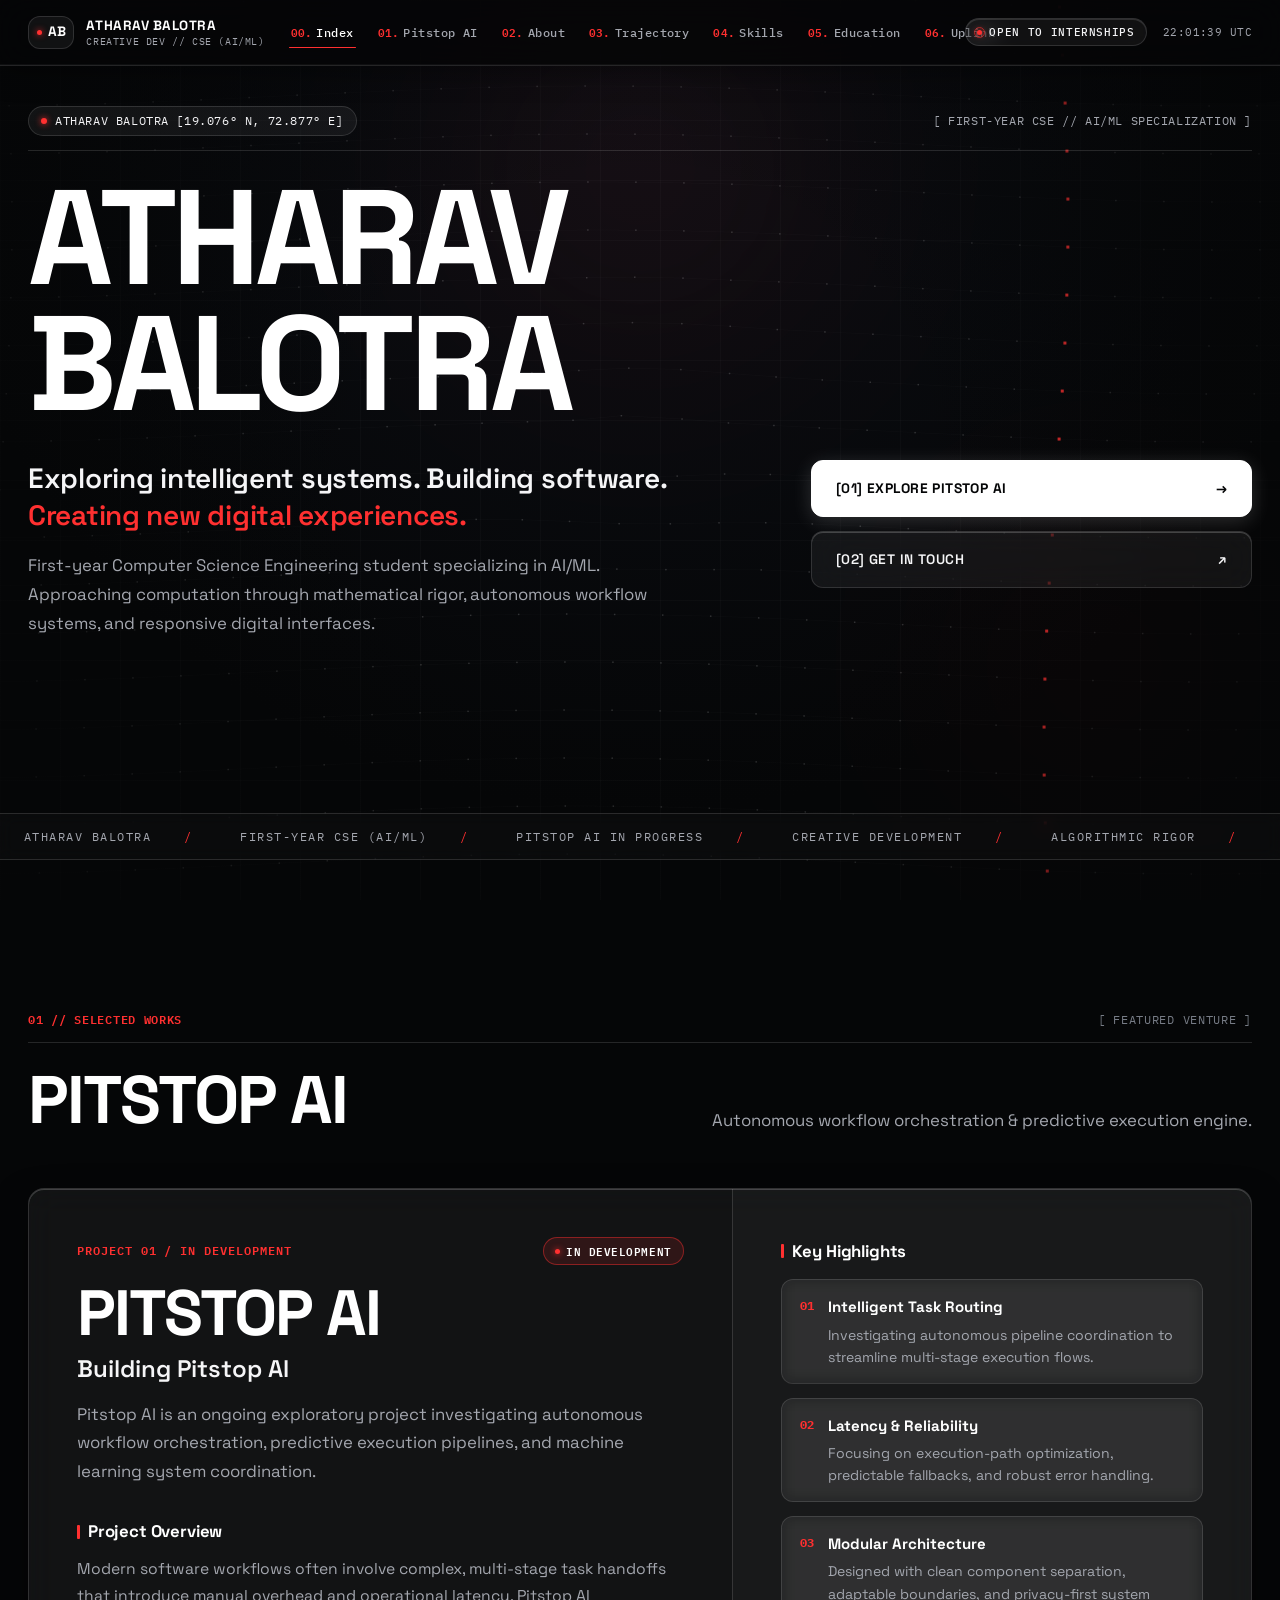
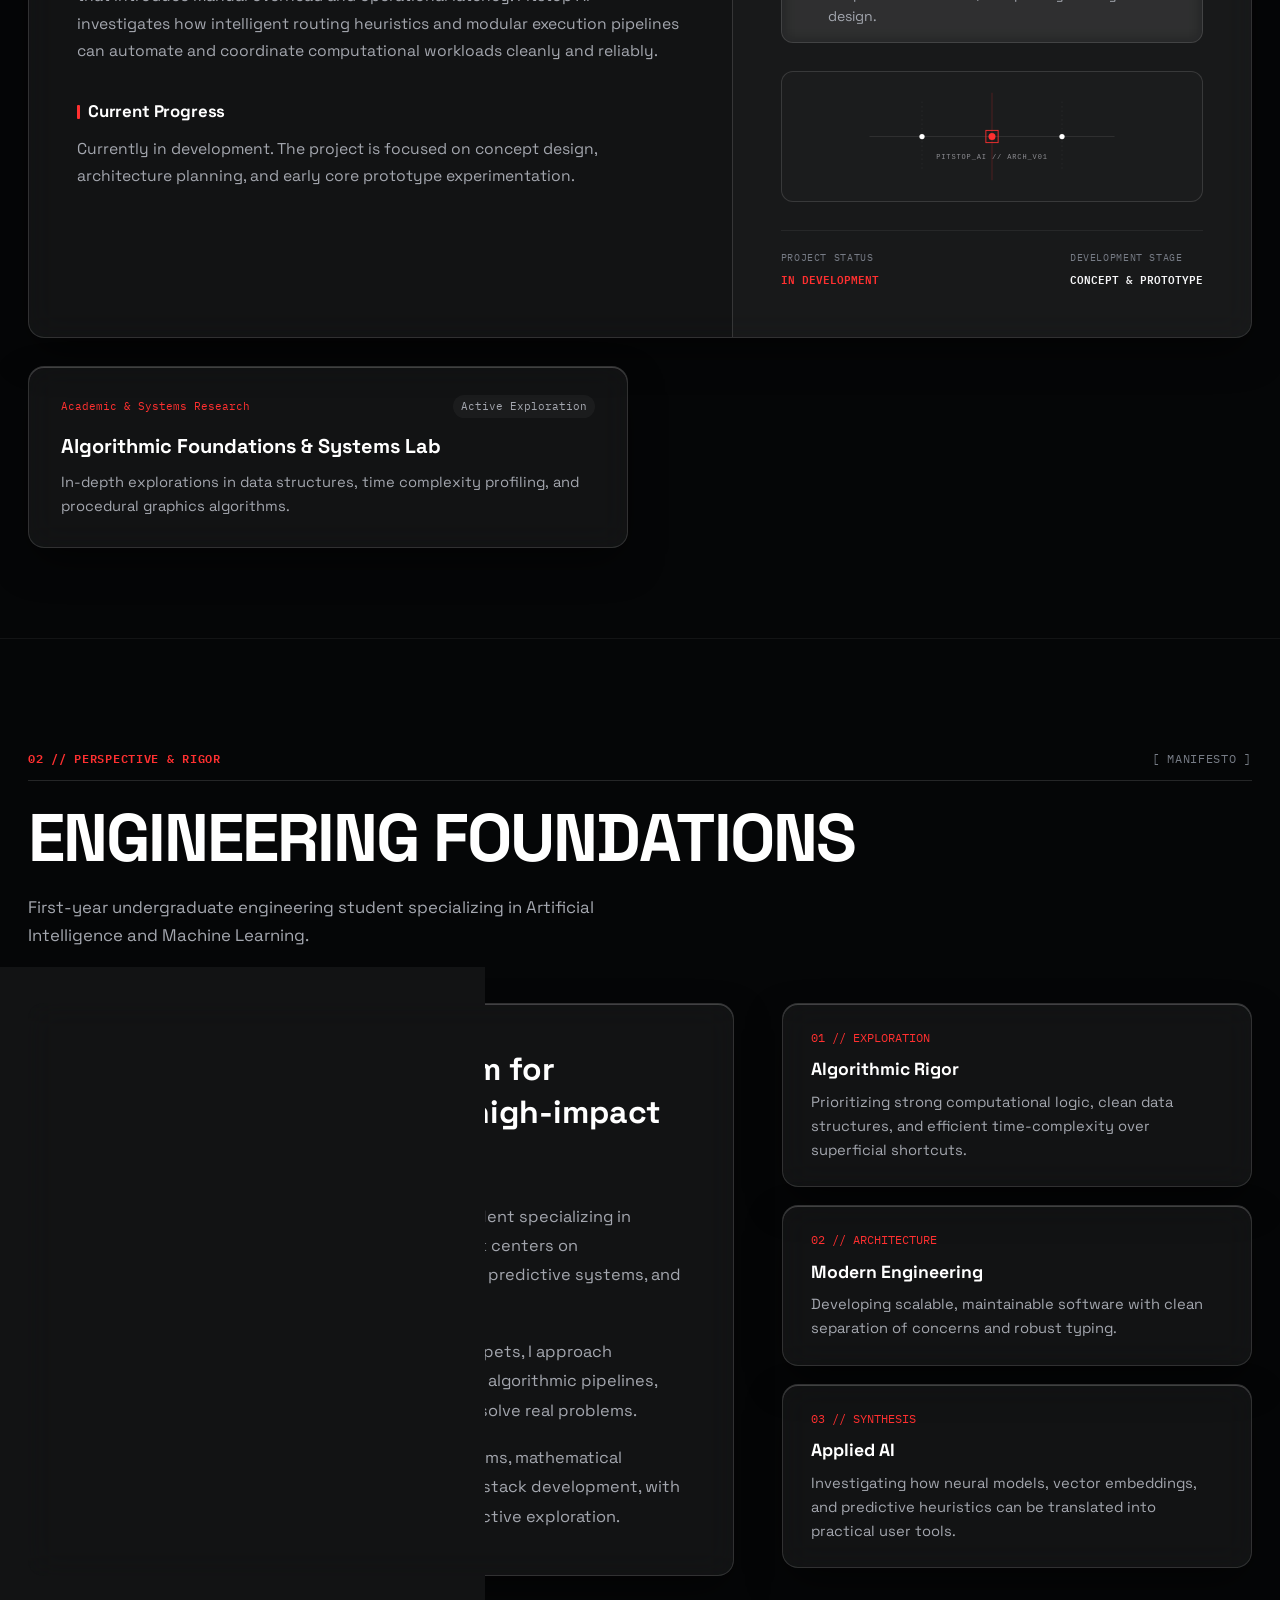
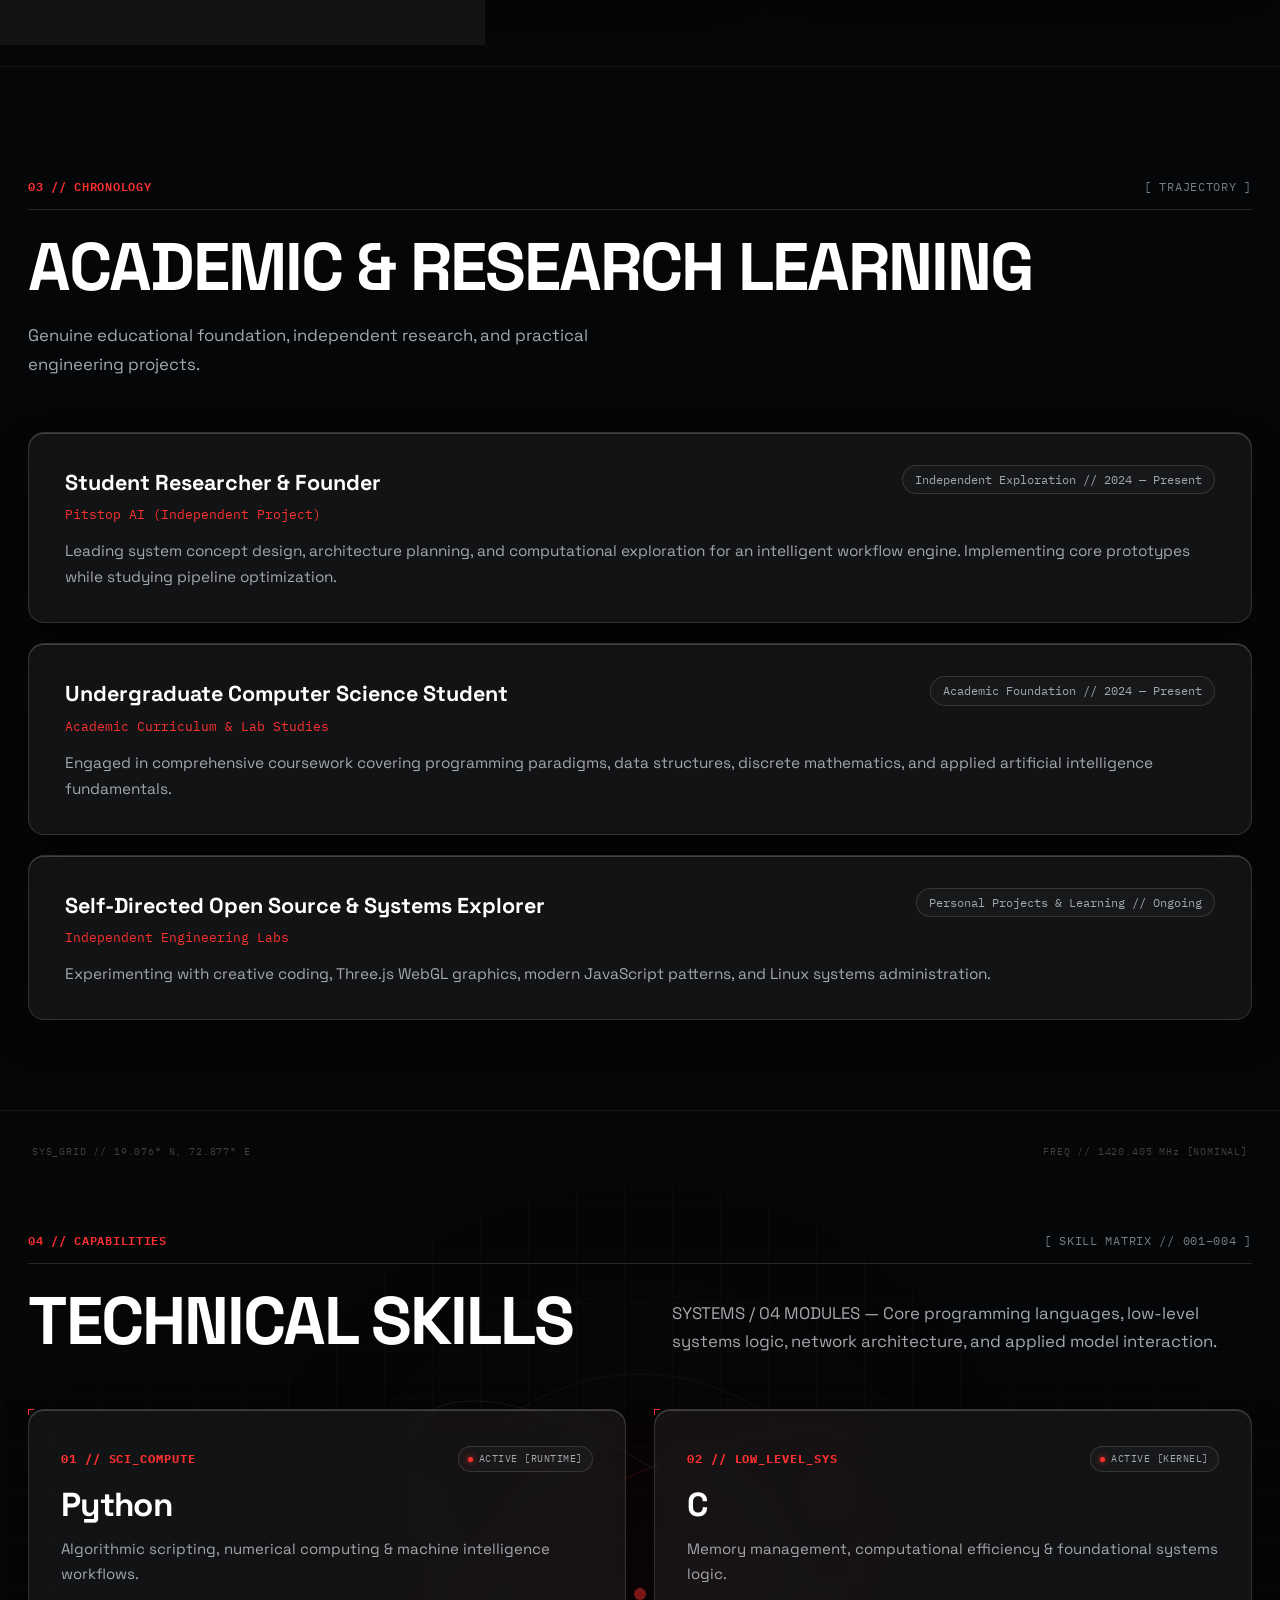
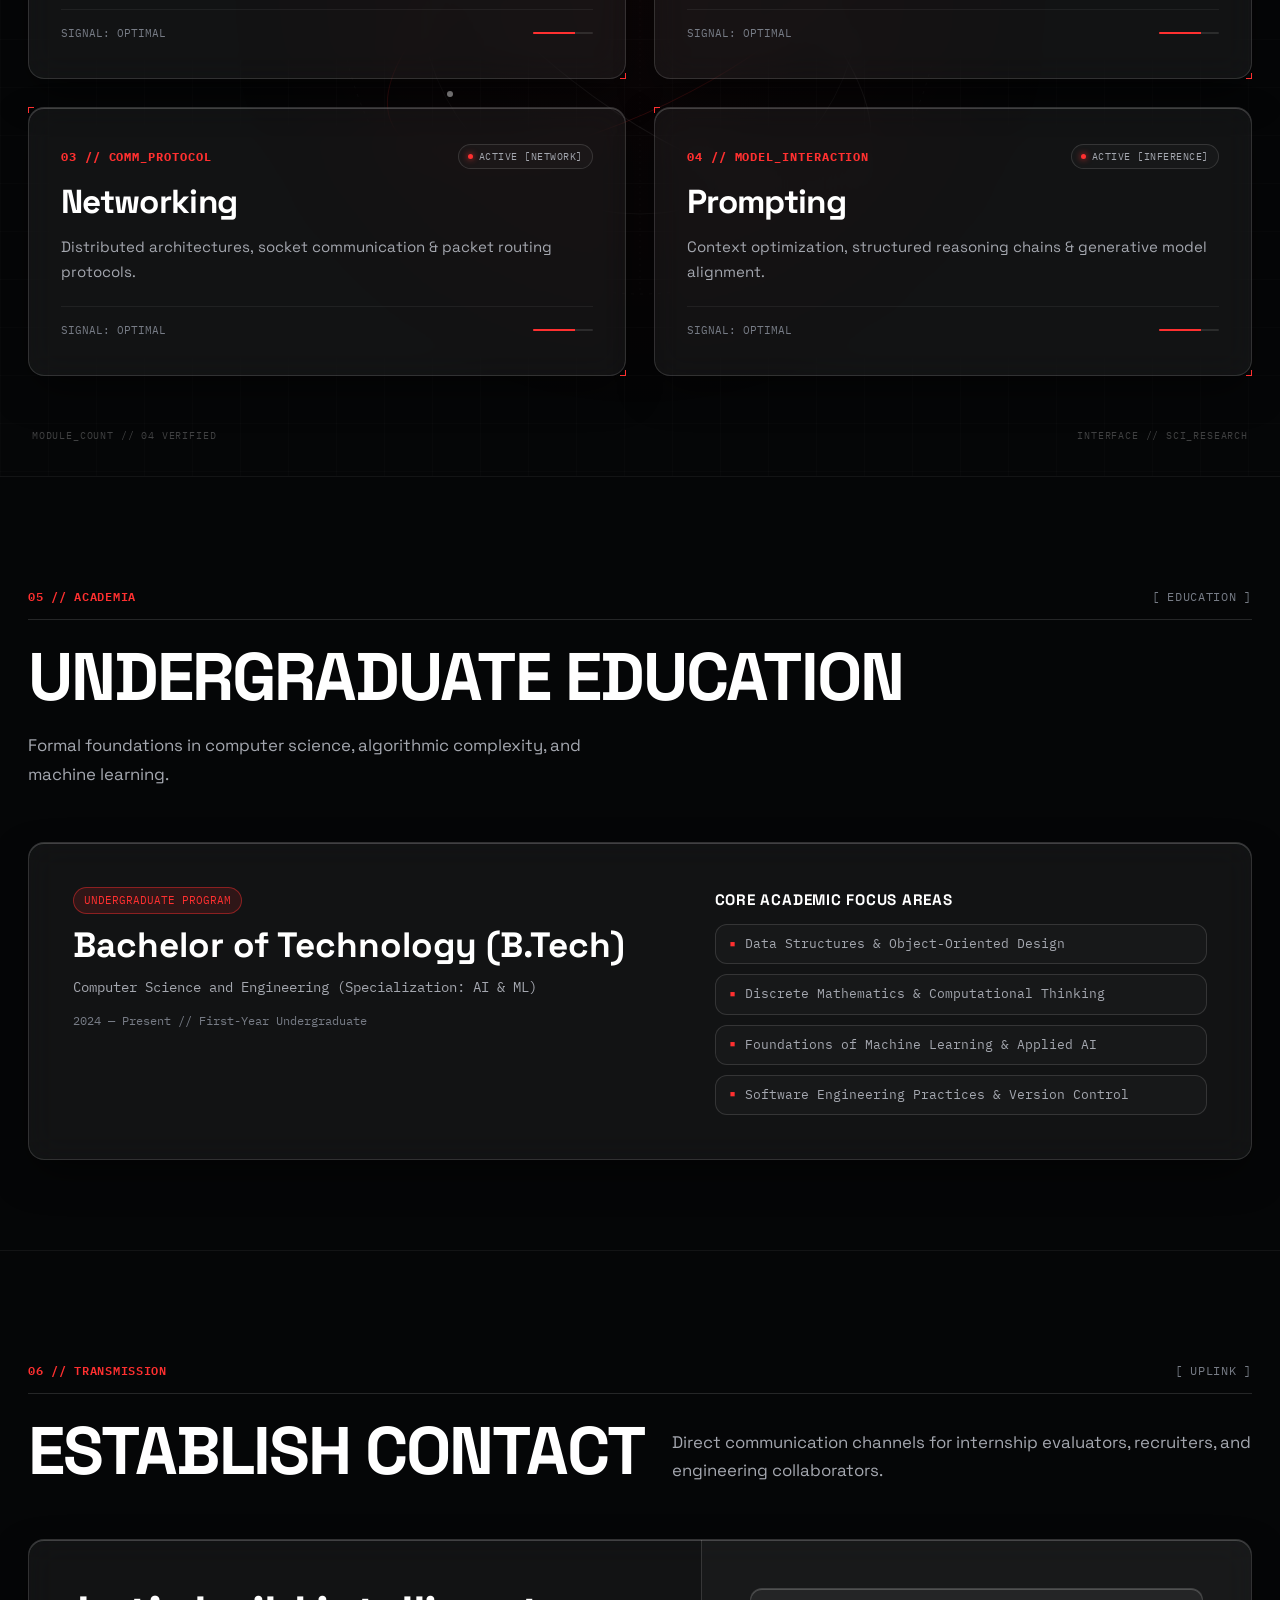
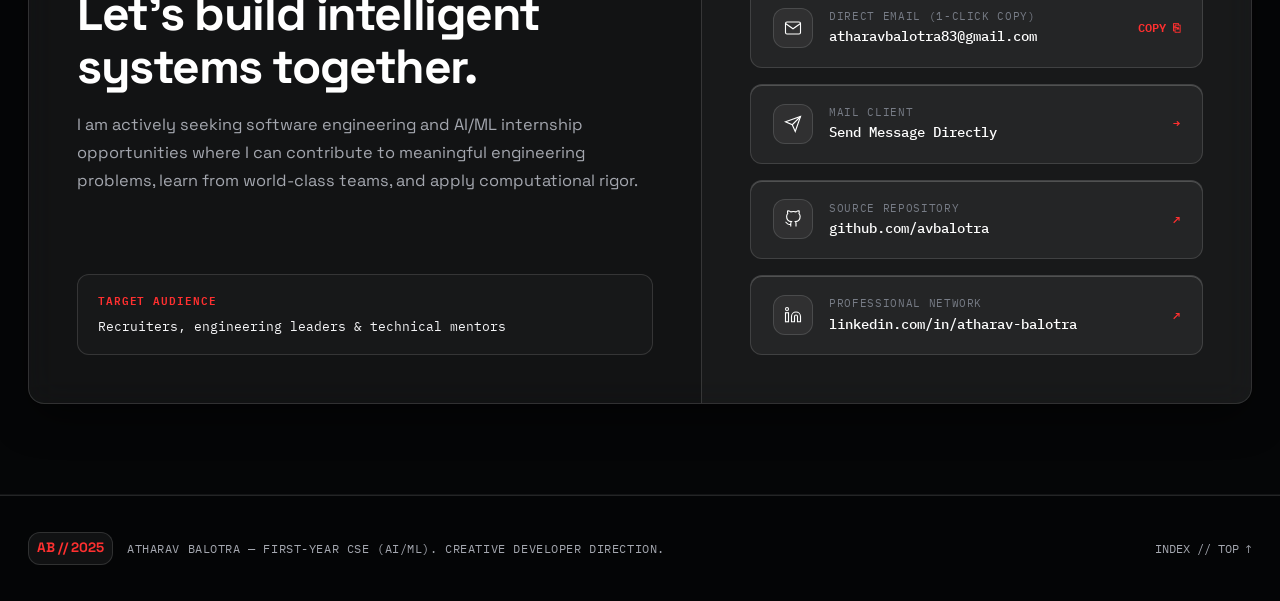
==== commit 21dd52ce: "feat(redesign): complete portfolio redesign with dark glassmorphism, Space Grotesk + IBM Plex Mono t" ====
--- a/portfolio.html
+++ b/portfolio.html
@@ -11,10 +11,10 @@
   <!-- Monogram Vector Favicon -->
   <link rel="icon" href="data:image/svg+xml,<svg xmlns=%22http://www.w3.org/2000/svg%22 viewBox=%220 0 100 100%22><rect width=%22100%22 height=%22100%22 fill=%22%23050505%22/><circle cx=%2250%22 cy=%2250%22 r=%2238%22 fill=%22none%22 stroke=%22%23FF3030%22 stroke-width=%223%22 stroke-dasharray=%224 4%22/><text y=%22.72em%22 x=%22.18em%22 font-size=%2255%22 font-family=%22sans-serif%22 font-weight=%22800%22 fill=%22%23ffffff%22>AB</text></svg>">
 
-  <!-- Google Fonts: Space Grotesk (Editorial Display), JetBrains Mono (Technical Monospace), Plus Jakarta Sans (Body) -->
+  <!-- Google Fonts: Space Grotesk (Display & Body), IBM Plex Mono (Technical Monospace) -->
   <link rel="preconnect" href="https://fonts.googleapis.com">
   <link rel="preconnect" href="https://fonts.gstatic.com" crossorigin>
-  <link href="https://fonts.googleapis.com/css2?family=JetBrains+Mono:wght@300;400;500;600;700&family=Plus+Jakarta+Sans:wght@300;400;500;600;700;800&family=Space+Grotesk:wght@500;600;700;800&display=swap" rel="stylesheet">
+  <link href="https://fonts.googleapis.com/css2?family=IBM+Plex+Mono:ital,wght@0,400;0,500;0,600;0,700;1,400&family=Space+Grotesk:wght@400;500;600;700;800&display=swap" rel="stylesheet">
 
   <link rel="stylesheet" href="style.css">
 </head>
@@ -24,9 +24,11 @@
   <a href="#hero" class="skip-link">Skip to central content</a>
 
   <!-- ========================================================
-       GENERATIVE DIGITAL WAVE BACKGROUND (2D CANVAS)
+       GENERATIVE DIGITAL ENVIRONMENT (GLASSMORPHIC BACKDROP)
        ======================================================== -->
   <div class="generative-viewport" aria-hidden="true">
+    <div class="ambient-glow-orb ambient-orb-1"></div>
+    <div class="ambient-glow-orb ambient-orb-2"></div>
     <canvas id="generativeCanvas" class="canvas-generative"></canvas>
     <div class="screen-grid-overlay"></div>
     <div class="screen-dither-vignette"></div>
--- a/style.css
+++ b/style.css
@@ -1,55 +1,70 @@
 /* ==========================================================================
    ATHARAV BALOTRA — CREATIVE DEVELOPER & CSE (AI/ML)
-   STYLE.CSS: Wodniack-Inspired Creative-Developer Direction
-   Oversized Editorial Typography, Generative Digital Graphics,
-   Brutalist Monochrome Contrast & Restrained Vivid Red Accents
-   Pure CSS (Zero external frameworks)
+   STYLE.CSS: Premium Dark Glassmorphism & Scientific Interface System
+   Space Grotesk (Display & Body) + IBM Plex Mono (Technical Metadata)
+   Spatial Depth, Subtle Red Neon Accents, Cohesive Responsive Layout
+   Pure Modern CSS (Zero external frameworks)
    ========================================================================== */
 
 /* --------------------------------------------------------------------------
    1. DESIGN TOKENS & SYSTEM VARIABLES
    -------------------------------------------------------------------------- */
 :root {
-  /* Editorial Monochrome Palette */
-  --bg-void: #050505;
-  --bg-surface: #0a0a0a;
-  --bg-surface-hover: #121212;
-  --bg-card: rgba(14, 14, 14, 0.85);
-  --bg-card-hover: rgba(22, 22, 22, 0.95);
-
-  /* Hairline Borders & Structural Grids */
-  --border-line: rgba(255, 255, 255, 0.12);
-  --border-line-hover: rgba(255, 255, 255, 0.35);
+  /* Core Deep-Black Environment */
+  --bg-void: #050607;
+  --bg-secondary: #0A0C10;
+
+  /* Glass Surfaces (Exact tokens requested) */
+  --glass-surface: rgba(255, 255, 255, 0.055);
+  --glass-surface-subtle: rgba(255, 255, 255, 0.025);
+  --glass-surface-hover: rgba(255, 255, 255, 0.08);
+  --glass-border: rgba(255, 255, 255, 0.13);
+  --glass-border-hover: rgba(255, 255, 255, 0.28);
+  --glass-highlight: rgba(255, 255, 255, 0.20);
+
+  /* Legacy variable mappings for backward compatibility */
+  --bg-surface: var(--glass-surface);
+  --bg-surface-hover: var(--glass-surface-hover);
+  --bg-card: var(--glass-surface);
+  --bg-card-hover: var(--glass-surface-hover);
+  --border-line: var(--glass-border);
+  --border-line-hover: var(--glass-border-hover);
   --border-subtle: rgba(255, 255, 255, 0.06);
 
-  /* Restrained Vivid Red Accent */
+  /* Restrained Vivid Red Accent (#FF3030) */
   --accent-red: #FF3030;
   --accent-red-hover: #ff4d4d;
   --deep-red: #801018;
   --accent-red-dim: rgba(255, 48, 48, 0.12);
-  --accent-red-glow: rgba(255, 48, 48, 0.3);
+  --accent-red-glow: rgba(255, 48, 48, 0.28);
   --accent-red-border: rgba(255, 48, 48, 0.45);
 
-  /* Typography Palette */
+  /* Typography Palette (Exact tokens requested) */
   --text-pure: #ffffff;
-  --text-primary: #F4F4F4;
-  --text-secondary: #8E8E93;
-  --text-muted: #545458;
-
-  /* Typography Families */
+  --text-primary: #F5F5F7;
+  --text-secondary: #A4A7AF;
+  --text-muted: #777C86;
+
+  /* Typography Families: Space Grotesk (Primary) + IBM Plex Mono (Technical) */
   --font-display: 'Space Grotesk', -apple-system, BlinkMacSystemFont, 'Segoe UI', Roboto, sans-serif;
-  --font-body: 'Plus Jakarta Sans', -apple-system, BlinkMacSystemFont, 'Segoe UI', Roboto, sans-serif;
-  --font-mono: 'JetBrains Mono', 'SF Mono', Consolas, Menlo, monospace;
+  --font-body: 'Space Grotesk', -apple-system, BlinkMacSystemFont, 'Segoe UI', Roboto, sans-serif;
+  --font-mono: 'IBM Plex Mono', 'JetBrains Mono', 'SF Mono', Consolas, Menlo, monospace;
 
   /* Layout Constants */
   --max-width: 1320px;
-  --header-h: 64px;
-  --radius-card: 4px;
+  --header-h: 66px;
+  --radius-card: 16px;
+  --radius-inner: 12px;
   --radius-pill: 999px;
+
+  /* Glassmorphism Filters & Shadows */
+  --glass-blur: blur(16px);
+  --glass-shadow: 0 16px 40px -8px rgba(0, 0, 0, 0.6), inset 0 1px 0 0 var(--glass-highlight);
+  --glass-shadow-hover: 0 24px 48px -10px rgba(0, 0, 0, 0.75), inset 0 1px 0 0 rgba(255, 255, 255, 0.35), 0 0 24px -4px var(--accent-red-dim);
 
   /* Motion Curves */
   --ease-expo: cubic-bezier(0.16, 1, 0.3, 1);
-  --transition-fast: 0.18s var(--ease-expo);
+  --transition-fast: 0.2s var(--ease-expo);
   --transition-smooth: 0.35s var(--ease-expo);
 }
 
@@ -89,10 +104,10 @@
   min-height: 100vh;
   min-height: 100svh;
   color: var(--text-primary);
-  line-height: 1.6;
-}
-
-/* Global Link Reset (Neutralize default browser blue & underline) */
+  line-height: 1.68;
+}
+
+/* Global Link Reset */
 a {
   color: inherit;
   text-decoration: none;
@@ -119,7 +134,7 @@
   font-family: var(--font-mono);
   font-size: 0.8rem;
   z-index: 10000;
-  border-radius: 2px;
+  border-radius: 4px;
   transition: top 0.2s ease;
 }
 .skip-link:focus {
@@ -128,21 +143,21 @@
 
 /* Custom Scrollbar */
 ::-webkit-scrollbar {
-  width: 5px;
+  width: 6px;
 }
 ::-webkit-scrollbar-track {
   background: var(--bg-void);
 }
 ::-webkit-scrollbar-thumb {
-  background: rgba(255, 255, 255, 0.18);
-  border-radius: 2px;
+  background: rgba(255, 255, 255, 0.16);
+  border-radius: 3px;
 }
 ::-webkit-scrollbar-thumb:hover {
   background: var(--accent-red);
 }
 
 /* --------------------------------------------------------------------------
-   3. GENERATIVE BACKGROUND VIEWPORT (INTERACTIVE DIGITAL WAVE & GRAIN)
+   3. SOPHISTICATED LAYERED BACKGROUND & AMBIENT LIGHT FIELDS
    -------------------------------------------------------------------------- */
 .generative-viewport {
   position: fixed;
@@ -153,7 +168,45 @@
   pointer-events: none;
   z-index: 0;
   overflow: hidden;
-  background: var(--bg-void);
+  background: radial-gradient(circle at 50% 10%, #0c0e14 0%, var(--bg-void) 70%);
+}
+
+.ambient-glow-orb {
+  position: absolute;
+  border-radius: 50%;
+  filter: blur(100px);
+  pointer-events: none;
+  opacity: 0.18;
+}
+
+.ambient-orb-1 {
+  width: 620px;
+  height: 620px;
+  top: -140px;
+  left: 50%;
+  transform: translateX(-50%);
+  background: radial-gradient(circle, rgba(255, 48, 48, 0.35) 0%, transparent 70%);
+  animation: orb-drift 24s ease-in-out infinite alternate;
+}
+
+.ambient-orb-2 {
+  width: 520px;
+  height: 520px;
+  top: 45%;
+  right: -80px;
+  background: radial-gradient(circle, rgba(255, 48, 48, 0.22) 0%, transparent 70%);
+  animation: orb-drift-rev 30s ease-in-out infinite alternate;
+}
+
+@keyframes orb-drift {
+  0% { transform: translate(-50%, 0) scale(1); }
+  50% { transform: translate(-45%, 40px) scale(1.08); }
+  100% { transform: translate(-55%, -20px) scale(0.96); }
+}
+
+@keyframes orb-drift-rev {
+  0% { transform: translate(0, 0) scale(1); }
+  100% { transform: translate(-40px, 60px) scale(1.1); }
 }
 
 .canvas-generative {
@@ -179,12 +232,12 @@
   position: absolute;
   inset: 0;
   z-index: 3;
-  background: radial-gradient(circle at center, transparent 35%, rgba(5, 5, 5, 0.88) 100%);
+  background: radial-gradient(circle at center, transparent 35%, rgba(5, 6, 7, 0.88) 100%);
   pointer-events: none;
 }
 
 /* --------------------------------------------------------------------------
-   4. MINIMAL TECHNICAL HEADER & NAVIGATION
+   4. TRANSLUCENT GLASS NAVIGATION HEADER
    -------------------------------------------------------------------------- */
 .creative-header {
   position: fixed;
@@ -192,10 +245,11 @@
   left: 0;
   right: 0;
   height: var(--header-h);
-  background: rgba(5, 5, 5, 0.88);
-  backdrop-filter: blur(20px);
-  -webkit-backdrop-filter: blur(20px);
-  border-bottom: 1px solid var(--border-line);
+  background: rgba(5, 6, 7, 0.82);
+  backdrop-filter: var(--glass-blur);
+  -webkit-backdrop-filter: var(--glass-blur);
+  border-bottom: 1px solid var(--glass-border);
+  box-shadow: 0 4px 30px rgba(0, 0, 0, 0.4), inset 0 -1px 0 0 rgba(255, 255, 255, 0.04);
   z-index: 1000;
   display: flex;
   align-items: center;
@@ -228,20 +282,21 @@
   font-size: 0.85rem;
   letter-spacing: -0.02em;
   color: var(--text-pure);
-  background: rgba(255, 255, 255, 0.04);
-  border: 1px solid var(--border-line);
+  background: var(--glass-surface);
+  border: 1px solid var(--glass-border);
   padding: 4px 8px;
-  border-radius: var(--radius-card);
+  border-radius: var(--radius-inner);
   display: inline-flex;
   align-items: center;
   gap: 6px;
   flex-shrink: 0;
-  transition: border-color var(--transition-fast), background-color var(--transition-fast);
+  transition: border-color var(--transition-fast), background-color var(--transition-fast), box-shadow var(--transition-fast);
 }
 
 .brand-anchor:hover .brand-badge {
-  border-color: var(--border-line-hover);
-  background: rgba(255, 255, 255, 0.08);
+  border-color: var(--glass-border-hover);
+  background: var(--glass-surface-hover);
+  box-shadow: 0 0 12px var(--accent-red-dim);
 }
 
 .brand-badge .red-dot {
@@ -263,7 +318,7 @@
 .brand-title {
   font-family: var(--font-display);
   font-weight: 700;
-  font-size: 0.82rem;
+  font-size: 0.84rem;
   letter-spacing: 0.04em;
   color: var(--text-pure);
   white-space: nowrap;
@@ -358,7 +413,7 @@
   flex-shrink: 0;
 }
 
-/* Refined, Understated Internship Status Indicator */
+/* Refined, Understated Glass Internship Status Indicator */
 .status-indicator,
 .status-chip {
   display: inline-flex;
@@ -366,8 +421,8 @@
   gap: 7px;
   height: 28px;
   padding: 0 11px;
-  background: rgba(255, 255, 255, 0.03);
-  border: 1px solid rgba(255, 255, 255, 0.12);
+  background: var(--glass-surface);
+  border: 1px solid var(--glass-border);
   border-radius: var(--radius-pill);
   color: var(--text-primary);
   font-family: var(--font-mono);
@@ -377,15 +432,19 @@
   text-decoration: none;
   white-space: nowrap;
   flex-shrink: 0;
-  transition: background-color var(--transition-fast), border-color var(--transition-fast), color var(--transition-fast);
+  backdrop-filter: blur(10px);
+  -webkit-backdrop-filter: blur(10px);
+  box-shadow: inset 0 1px 0 0 rgba(255, 255, 255, 0.12);
+  transition: background-color var(--transition-fast), border-color var(--transition-fast), color var(--transition-fast), box-shadow var(--transition-fast);
   cursor: pointer;
 }
 
 .status-indicator:hover,
 .status-chip:hover {
-  background: rgba(255, 48, 48, 0.08);
+  background: rgba(255, 48, 48, 0.1);
   border-color: var(--accent-red-border);
   color: var(--text-pure);
+  box-shadow: 0 0 12px var(--accent-red-dim);
 }
 
 .status-indicator-dot,
@@ -434,9 +493,9 @@
 /* Mobile Toggle */
 .mobile-nav-toggle {
   display: none;
-  background: transparent;
-  border: 1px solid var(--border-line);
-  border-radius: var(--radius-card);
+  background: var(--glass-surface);
+  border: 1px solid var(--glass-border);
+  border-radius: var(--radius-inner);
   width: 34px;
   height: 34px;
   cursor: pointer;
@@ -450,8 +509,8 @@
 }
 
 .mobile-nav-toggle:hover {
-  border-color: var(--border-line-hover);
-  background: rgba(255, 255, 255, 0.04);
+  border-color: var(--glass-border-hover);
+  background: var(--glass-surface-hover);
 }
 
 .toggle-line {
@@ -462,21 +521,21 @@
   transition: transform 0.2s ease, opacity 0.2s ease;
 }
 
-/* Mobile Drawer */
+/* Mobile Drawer Menu */
 .mobile-drawer-menu {
   display: none;
   position: absolute;
   top: 100%;
   left: 0;
   width: 100%;
-  background: rgba(6, 6, 6, 0.98);
+  background: rgba(6, 8, 12, 0.96);
   backdrop-filter: blur(24px);
   -webkit-backdrop-filter: blur(24px);
-  border-bottom: 1px solid var(--border-line);
+  border-bottom: 1px solid var(--glass-border);
   padding: 24px 28px;
   flex-direction: column;
   gap: 18px;
-  box-shadow: 0 16px 32px rgba(0, 0, 0, 0.6);
+  box-shadow: 0 16px 32px rgba(0, 0, 0, 0.7);
 }
 
 .mobile-drawer-menu.open {
@@ -487,26 +546,32 @@
   list-style: none;
   display: flex;
   flex-direction: column;
-  gap: 14px;
+  gap: 8px;
+  margin: 0;
+  padding: 0;
 }
 
 .mobile-item {
   font-family: var(--font-mono);
-  font-size: 0.92rem;
+  font-size: 0.88rem;
   color: var(--text-secondary);
   display: flex;
   align-items: center;
   gap: 10px;
-  padding: 8px 0;
+  padding: 10px 0;
   border-bottom: 1px solid var(--border-subtle);
+  text-decoration: none;
+  transition: color var(--transition-fast);
 }
 
 .mobile-item .m-idx {
   color: var(--accent-red);
-  font-size: 0.75rem;
-}
-
-.mobile-item:hover, .mobile-item.active {
+  font-size: 0.72rem;
+  font-weight: 600;
+}
+
+.mobile-item:hover,
+.mobile-item.active {
   color: var(--text-pure);
 }
 
@@ -516,15 +581,16 @@
   display: flex;
 }
 
+.mobile-status-indicator,
 .mobile-chip {
   width: 100%;
   justify-content: center;
-  padding: 10px 16px;
-  font-size: 0.74rem;
+  height: 36px;
+  font-size: 0.72rem;
 }
 
 /* --------------------------------------------------------------------------
-   5. HERO STAGE (OVERSIZED EDITORIAL TYPOGRAPHY)
+   5. HERO STAGE (OVERSIZED EDITORIAL TYPOGRAPHY & SPATIAL DEPTH)
    -------------------------------------------------------------------------- */
 .hero-stage {
   min-height: 100vh;
@@ -550,19 +616,25 @@
   align-items: center;
   justify-content: space-between;
   margin-bottom: 24px;
-  border-bottom: 1px solid var(--border-line);
+  border-bottom: 1px solid var(--glass-border);
   padding-bottom: 14px;
   font-family: var(--font-mono);
-  font-size: 0.75rem;
+  font-size: 0.74rem;
   color: var(--text-secondary);
   letter-spacing: 0.05em;
+  flex-wrap: wrap;
+  gap: 12px;
 }
 
 .hero-meta-row .hero-tag {
-  color: var(--accent-red);
-  display: flex;
+  color: var(--text-primary);
+  display: inline-flex;
   align-items: center;
   gap: 8px;
+  background: var(--glass-surface);
+  border: 1px solid var(--glass-border);
+  padding: 4px 12px;
+  border-radius: var(--radius-pill);
 }
 
 .hero-tag-dot {
@@ -573,16 +645,16 @@
   box-shadow: 0 0 6px var(--accent-red);
 }
 
-/* Kinetic Title (Massive Editorial Headline) */
+/* Kinetic Title (Massive Editorial Headline in Space Grotesk) */
 .hero-headline-wrap {
   margin: 20px 0 32px;
 }
 
 .hero-massive-title {
   font-family: var(--font-display);
-  font-size: clamp(3.2rem, 11.5vw, 8.8rem);
+  font-size: clamp(3.2rem, 11vw, 8.4rem);
   font-weight: 800;
-  line-height: 0.92;
+  line-height: 0.94;
   letter-spacing: -0.04em;
   color: var(--text-pure);
   text-transform: uppercase;
@@ -592,27 +664,23 @@
   display: block;
 }
 
-.hero-massive-title .glitch-glyph {
-  color: var(--accent-red);
-  display: inline-block;
-}
-
-/* Sub-Row: Narrative Split & Actions */
+/* Sub-Row: Narrative Split & Refined Actions */
 .hero-sub-grid {
   display: grid;
-  grid-template-columns: 1.2fr 0.8fr;
-  gap: 40px;
+  grid-template-columns: 1.25fr 0.75fr;
+  gap: 48px;
   align-items: start;
-  margin-top: 16px;
+  margin-top: 20px;
 }
 
 .hero-lead-text {
   font-family: var(--font-display);
-  font-size: clamp(1.2rem, 2.2vw, 1.7rem);
+  font-size: clamp(1.25rem, 2.2vw, 1.75rem);
   font-weight: 600;
   color: var(--text-primary);
   line-height: 1.35;
   margin-bottom: 16px;
+  letter-spacing: -0.01em;
 }
 
 .hero-lead-text .highlight-red {
@@ -620,9 +688,9 @@
 }
 
 .hero-bio-p {
-  font-size: 1.02rem;
-  color: var(--text-secondary);
-  line-height: 1.7;
+  font-size: 1.05rem;
+  color: var(--text-secondary);
+  line-height: 1.72;
   max-width: 640px;
 }
 
@@ -639,13 +707,14 @@
   justify-content: space-between;
   padding: 16px 24px;
   background: var(--text-pure);
-  color: #050505;
-  font-family: var(--font-mono);
-  font-size: 0.82rem;
+  color: #050607;
+  font-family: var(--font-display);
+  font-size: 0.86rem;
   font-weight: 700;
-  letter-spacing: 0.06em;
-  border-radius: 3px;
+  letter-spacing: 0.03em;
+  border-radius: var(--radius-inner);
   border: 1px solid var(--text-pure);
+  box-shadow: 0 4px 20px rgba(255, 255, 255, 0.16);
   transition: all var(--transition-fast);
 }
 
@@ -654,7 +723,7 @@
   border-color: var(--accent-red);
   color: #ffffff;
   transform: translateY(-2px);
-  box-shadow: 0 0 24px var(--accent-red-glow);
+  box-shadow: 0 4px 26px var(--accent-red-glow);
 }
 
 .btn-action-ghost {
@@ -662,30 +731,37 @@
   align-items: center;
   justify-content: space-between;
   padding: 16px 24px;
-  background: rgba(255, 255, 255, 0.03);
+  background: var(--glass-surface);
+  backdrop-filter: var(--glass-blur);
+  -webkit-backdrop-filter: var(--glass-blur);
   color: var(--text-primary);
-  font-family: var(--font-mono);
-  font-size: 0.82rem;
-  letter-spacing: 0.06em;
-  border-radius: 3px;
-  border: 1px solid var(--border-line);
+  font-family: var(--font-display);
+  font-size: 0.86rem;
+  font-weight: 600;
+  letter-spacing: 0.03em;
+  border-radius: var(--radius-inner);
+  border: 1px solid var(--glass-border);
+  box-shadow: inset 0 1px 0 0 var(--glass-highlight);
   transition: all var(--transition-fast);
 }
 
 .btn-action-ghost:hover {
-  background: rgba(255, 255, 255, 0.08);
-  border-color: var(--border-line-hover);
+  background: var(--glass-surface-hover);
+  border-color: var(--glass-border-hover);
   color: var(--text-pure);
   transform: translateY(-2px);
+  box-shadow: 0 6px 20px rgba(0, 0, 0, 0.4), inset 0 1px 0 0 rgba(255, 255, 255, 0.3);
 }
 
 /* Kinetic Ticker Ribbon */
 .kinetic-ticker-ribbon {
   width: 100%;
   overflow: hidden;
-  border-top: 1px solid var(--border-line);
-  border-bottom: 1px solid var(--border-line);
-  background: rgba(255, 255, 255, 0.02);
+  border-top: 1px solid var(--glass-border);
+  border-bottom: 1px solid var(--glass-border);
+  background: var(--glass-surface-subtle);
+  backdrop-filter: blur(8px);
+  -webkit-backdrop-filter: blur(8px);
   padding: 12px 0;
   margin-top: 40px;
   position: relative;
@@ -740,7 +816,7 @@
   display: flex;
   align-items: center;
   justify-content: space-between;
-  border-bottom: 1px solid var(--border-line);
+  border-bottom: 1px solid var(--glass-border);
   padding-bottom: 12px;
   margin-bottom: 24px;
   font-family: var(--font-mono);
@@ -750,6 +826,7 @@
 
 .seh-index-row .sec-num {
   color: var(--accent-red);
+  font-weight: 600;
 }
 
 .seh-index-row .sec-code {
@@ -777,23 +854,28 @@
   font-size: 1.05rem;
   color: var(--text-secondary);
   max-width: 580px;
-  line-height: 1.6;
+  line-height: 1.68;
 }
 
 /* --------------------------------------------------------------------------
-   7. PROJECT SHOWCASE: PITSTOP AI (EDITORIAL PROJECT PRESENTATION)
+   7. PROJECT SHOWCASE: PITSTOP AI (PREMIUM GLASS PROJECT CARD)
    -------------------------------------------------------------------------- */
 .project-showcase-card {
-  background: var(--bg-surface);
-  border: 1px solid var(--border-line);
+  background: var(--glass-surface);
+  backdrop-filter: var(--glass-blur);
+  -webkit-backdrop-filter: var(--glass-blur);
+  border: 1px solid var(--glass-border);
   border-radius: var(--radius-card);
   position: relative;
   overflow: hidden;
-  transition: border-color var(--transition-smooth), transform var(--transition-smooth);
+  box-shadow: var(--glass-shadow);
+  transition: border-color var(--transition-smooth), transform var(--transition-smooth), box-shadow var(--transition-smooth);
 }
 
 .project-showcase-card:hover {
-  border-color: var(--border-line-hover);
+  border-color: var(--glass-border-hover);
+  box-shadow: var(--glass-shadow-hover);
+  transform: translateY(-3px);
 }
 
 .psc-inner-grid {
@@ -909,11 +991,11 @@
   line-height: 1.75;
 }
 
-/* Right Column: Aside & Highlights */
+/* Right Column: Aside & Highlights with Secondary Glass */
 .psc-col-aside {
   padding: 48px;
-  background: #080808;
-  border-left: 1px solid var(--border-line);
+  background: var(--glass-surface-subtle);
+  border-left: 1px solid var(--glass-border);
   display: flex;
   flex-direction: column;
   justify-content: space-between;
@@ -924,7 +1006,7 @@
   list-style: none;
   display: flex;
   flex-direction: column;
-  gap: 16px;
+  gap: 14px;
   margin-top: 4px;
 }
 
@@ -933,14 +1015,16 @@
   align-items: flex-start;
   gap: 14px;
   padding: 14px 18px;
-  background: rgba(255, 255, 255, 0.02);
-  border: 1px solid var(--border-line);
-  border-radius: var(--radius-card);
+  background: rgba(255, 255, 255, 0.025);
+  border: 1px solid var(--glass-border);
+  border-radius: var(--radius-inner);
+  backdrop-filter: blur(8px);
+  -webkit-backdrop-filter: blur(8px);
   transition: all var(--transition-fast);
 }
 
 .psc-highlights-list li:hover {
-  background: rgba(255, 48, 48, 0.05);
+  background: rgba(255, 48, 48, 0.08);
   border-color: var(--accent-red-border);
   transform: translateX(3px);
 }
@@ -976,8 +1060,8 @@
 .psc-linework-frame {
   width: 100%;
   padding: 12px 16px;
-  border: 1px solid var(--border-line);
-  border-radius: var(--radius-card);
+  border: 1px solid var(--glass-border);
+  border-radius: var(--radius-inner);
   background: rgba(255, 255, 255, 0.015);
   display: flex;
   align-items: center;
@@ -1035,16 +1119,20 @@
 
 .sec-project-card {
   padding: 28px 32px;
-  background: var(--bg-surface);
-  border: 1px solid var(--border-line);
+  background: var(--glass-surface);
+  backdrop-filter: var(--glass-blur);
+  -webkit-backdrop-filter: var(--glass-blur);
+  border: 1px solid var(--glass-border);
   border-radius: var(--radius-card);
+  box-shadow: var(--glass-shadow);
   transition: all var(--transition-fast);
 }
 
 .sec-project-card:hover {
   border-color: var(--accent-red-border);
-  background: var(--bg-surface-hover);
+  background: var(--glass-surface-hover);
   transform: translateY(-2px);
+  box-shadow: var(--glass-shadow-hover);
 }
 
 .spc-meta {
@@ -1082,7 +1170,7 @@
 }
 
 /* --------------------------------------------------------------------------
-   8. ABOUT SECTION (EDITORIAL STATEMENT & PILLARS)
+   8. ABOUT SECTION (GLASS MANIFESTO & PRINCIPLES)
    -------------------------------------------------------------------------- */
 .editorial-about-grid {
   display: grid;
@@ -1092,10 +1180,19 @@
 }
 
 .about-manifesto-pane {
-  background: var(--bg-surface);
-  border: 1px solid var(--border-line);
+  background: var(--glass-surface);
+  backdrop-filter: var(--glass-blur);
+  -webkit-backdrop-filter: var(--glass-blur);
+  border: 1px solid var(--glass-border);
   border-radius: var(--radius-card);
   padding: 44px;
+  box-shadow: var(--glass-shadow);
+  transition: border-color var(--transition-smooth), box-shadow var(--transition-smooth);
+}
+
+.about-manifesto-pane:hover {
+  border-color: var(--glass-border-hover);
+  box-shadow: var(--glass-shadow-hover);
 }
 
 .manifesto-big-statement {
@@ -1131,15 +1228,20 @@
 
 .principle-block {
   padding: 24px 28px;
-  background: var(--bg-surface);
-  border: 1px solid var(--border-line);
+  background: var(--glass-surface);
+  backdrop-filter: var(--glass-blur);
+  -webkit-backdrop-filter: var(--glass-blur);
+  border: 1px solid var(--glass-border);
   border-radius: var(--radius-card);
+  box-shadow: var(--glass-shadow);
   transition: all var(--transition-fast);
 }
 
 .principle-block:hover {
   border-color: var(--accent-red-border);
+  background: var(--glass-surface-hover);
   transform: translateX(4px);
+  box-shadow: var(--glass-shadow-hover);
 }
 
 .pb-header {
@@ -1161,13 +1263,13 @@
 }
 
 .pb-desc {
-  font-size: 0.9rem;
-  color: var(--text-secondary);
-  line-height: 1.6;
+  font-size: 0.92rem;
+  color: var(--text-secondary);
+  line-height: 1.62;
 }
 
 /* --------------------------------------------------------------------------
-   9. EXPERIENCE & TRAJECTORY (AUTHENTIC ACADEMIC & RESEARCH LABS)
+   9. EXPERIENCE & TRAJECTORY (ACADEMIC & RESEARCH LABS)
    -------------------------------------------------------------------------- */
 .trajectory-stack {
   display: flex;
@@ -1177,15 +1279,20 @@
 
 .trajectory-card {
   padding: 32px 36px;
-  background: var(--bg-surface);
-  border: 1px solid var(--border-line);
+  background: var(--glass-surface);
+  backdrop-filter: var(--glass-blur);
+  -webkit-backdrop-filter: var(--glass-blur);
+  border: 1px solid var(--glass-border);
   border-radius: var(--radius-card);
+  box-shadow: var(--glass-shadow);
   transition: all var(--transition-fast);
 }
 
 .trajectory-card:hover {
-  border-color: var(--border-line-hover);
+  border-color: var(--glass-border-hover);
+  background: var(--glass-surface-hover);
   transform: translateY(-2px);
+  box-shadow: var(--glass-shadow-hover);
 }
 
 .tc-top-row {
@@ -1215,10 +1322,10 @@
   font-family: var(--font-mono);
   font-size: 0.72rem;
   color: var(--text-secondary);
-  background: rgba(255, 255, 255, 0.04);
+  background: var(--glass-surface-subtle);
   padding: 4px 12px;
   border-radius: var(--radius-pill);
-  border: 1px solid var(--border-line);
+  border: 1px solid var(--glass-border);
 }
 
 .tc-desc {
@@ -1228,16 +1335,15 @@
 }
 
 /* --------------------------------------------------------------------------
-   10. SKILLS ARSENAL (SCIENTIFIC RESEARCH INTERFACE & BALANCED 2-COL GRID)
+   10. SKILLS ARSENAL (EXACTLY 4 SKILLS // SCIENTIFIC GLASS MATRIX)
    -------------------------------------------------------------------------- */
 #skills {
   position: relative;
   overflow: hidden;
   padding: 120px 0 100px;
-  scroll-margin-top: 80px;
-}
-
-/* Scientific Orbital & Grid Backdrop (Decorative behind content) */
+}
+
+/* Scientific Orbital Backdrop */
 .skills-scientific-backdrop {
   position: absolute;
   inset: 0;
@@ -1289,7 +1395,7 @@
   font-family: var(--font-mono);
   font-size: 0.65rem;
   letter-spacing: 0.08em;
-  color: rgba(255, 255, 255, 0.22);
+  color: rgba(255, 255, 255, 0.24);
   pointer-events: none;
 }
 
@@ -1298,7 +1404,7 @@
 .ssb-coord-bl { bottom: 32px; left: 32px; }
 .ssb-coord-br { bottom: 32px; right: 32px; }
 
-/* Balanced 2-Column Responsive CSS Grid (Desktop default) */
+/* Balanced 2-Column Responsive CSS Grid (Exactly 4 Cards) */
 .skills-modern-grid {
   display: grid;
   grid-template-columns: repeat(2, 1fr);
@@ -1310,11 +1416,12 @@
 
 .skill-item-card {
   padding: 36px 32px;
-  background: rgba(10, 10, 10, 0.88);
-  backdrop-filter: blur(12px);
-  -webkit-backdrop-filter: blur(12px);
-  border: 1px solid var(--border-line);
+  background: var(--glass-surface);
+  backdrop-filter: var(--glass-blur);
+  -webkit-backdrop-filter: var(--glass-blur);
+  border: 1px solid var(--glass-border);
   border-radius: var(--radius-card);
+  box-shadow: var(--glass-shadow);
   display: flex;
   flex-direction: column;
   justify-content: space-between;
@@ -1354,9 +1461,9 @@
 .skill-item-card:hover,
 .skill-item-card:focus-visible {
   border-color: var(--accent-red-border);
-  background: rgba(16, 16, 16, 0.95);
-  transform: translateY(-3px);
-  box-shadow: 0 16px 36px rgba(0, 0, 0, 0.8), 0 0 22px var(--accent-red-dim);
+  background: var(--glass-surface-hover);
+  transform: translateY(-4px);
+  box-shadow: var(--glass-shadow-hover);
 }
 
 .sic-top-row {
@@ -1383,8 +1490,8 @@
   font-size: 0.65rem;
   letter-spacing: 0.05em;
   color: var(--text-secondary);
-  background: rgba(255, 255, 255, 0.04);
-  border: 1px solid var(--border-line);
+  background: var(--glass-surface-subtle);
+  border: 1px solid var(--glass-border);
   padding: 3px 9px;
   border-radius: var(--radius-pill);
 }
@@ -1399,6 +1506,12 @@
 
 .skill-item-card:hover .sic-pulse-dot {
   animation: pulse-ring 1.5s infinite;
+}
+
+@keyframes pulse-ring {
+  0% { transform: scale(0.95); opacity: 0.8; }
+  50% { transform: scale(1.4); opacity: 0.3; }
+  100% { transform: scale(0.95); opacity: 0.8; }
 }
 
 .sic-name {
@@ -1453,13 +1566,22 @@
 }
 
 /* --------------------------------------------------------------------------
-   11. EDUCATION (AUTHENTIC UNDERGRADUATE BADGE)
+   11. EDUCATION (UNDERGRADUATE GLASS BADGE)
    -------------------------------------------------------------------------- */
 .education-editorial-card {
   padding: 44px;
-  background: var(--bg-surface);
-  border: 1px solid var(--border-line);
+  background: var(--glass-surface);
+  backdrop-filter: var(--glass-blur);
+  -webkit-backdrop-filter: var(--glass-blur);
+  border: 1px solid var(--glass-border);
   border-radius: var(--radius-card);
+  box-shadow: var(--glass-shadow);
+  transition: border-color var(--transition-smooth), box-shadow var(--transition-smooth);
+}
+
+.education-editorial-card:hover {
+  border-color: var(--glass-border-hover);
+  box-shadow: var(--glass-shadow-hover);
 }
 
 .edu-split-row {
@@ -1535,6 +1657,17 @@
   font-family: var(--font-mono);
   font-size: 0.82rem;
   color: var(--text-secondary);
+  background: var(--glass-surface-subtle);
+  border: 1px solid var(--glass-border);
+  padding: 8px 14px;
+  border-radius: var(--radius-inner);
+  transition: all var(--transition-fast);
+}
+
+.edu-focus-items li:hover {
+  background: var(--glass-surface-hover);
+  color: var(--text-pure);
+  border-color: var(--glass-border-hover);
 }
 
 .edu-focus-items li::before {
@@ -1544,13 +1677,22 @@
 }
 
 /* --------------------------------------------------------------------------
-   12. CONTACT UPLINK (MINIMAL TECHNICAL CLOSING, NO RESUME BUTTON)
+   12. CONTACT UPLINK (GLASS CONTACT PANEL, NO RESUME BUTTON)
    -------------------------------------------------------------------------- */
 .contact-uplink-card {
-  background: var(--bg-surface);
-  border: 1px solid var(--border-line);
+  background: var(--glass-surface);
+  backdrop-filter: var(--glass-blur);
+  -webkit-backdrop-filter: var(--glass-blur);
+  border: 1px solid var(--glass-border);
   border-radius: var(--radius-card);
+  box-shadow: var(--glass-shadow);
   overflow: hidden;
+  transition: border-color var(--transition-smooth), box-shadow var(--transition-smooth);
+}
+
+.contact-uplink-card:hover {
+  border-color: var(--glass-border-hover);
+  box-shadow: var(--glass-shadow-hover);
 }
 
 .cuc-split-layout {
@@ -1583,10 +1725,10 @@
 }
 
 .cuc-audience-note {
-  background: rgba(255, 255, 255, 0.02);
-  border: 1px solid var(--border-line);
+  background: var(--glass-surface-subtle);
+  border: 1px solid var(--glass-border);
   padding: 16px 20px;
-  border-radius: 3px;
+  border-radius: var(--radius-inner);
   display: flex;
   flex-direction: column;
   gap: 6px;
@@ -1597,6 +1739,7 @@
   font-size: 0.7rem;
   color: var(--accent-red);
   letter-spacing: 0.08em;
+  font-weight: 600;
 }
 
 .can-text {
@@ -1606,8 +1749,8 @@
 
 .cuc-right-channels {
   padding: 48px;
-  background: #080808;
-  border-left: 1px solid var(--border-line);
+  background: var(--glass-surface-subtle);
+  border-left: 1px solid var(--glass-border);
   display: flex;
   flex-direction: column;
   gap: 16px;
@@ -1615,20 +1758,22 @@
 
 .direct-channel-card {
   padding: 18px 22px;
-  background: rgba(255, 255, 255, 0.02);
-  border: 1px solid var(--border-line);
-  border-radius: 3px;
+  background: var(--glass-surface);
+  border: 1px solid var(--glass-border);
+  border-radius: var(--radius-inner);
   display: flex;
   align-items: center;
   justify-content: space-between;
   transition: all var(--transition-fast);
   cursor: pointer;
+  box-shadow: inset 0 1px 0 0 var(--glass-highlight);
 }
 
 .direct-channel-card:hover {
   background: rgba(255, 48, 48, 0.08);
   border-color: var(--accent-red-border);
   transform: translateX(4px);
+  box-shadow: 0 4px 18px var(--accent-red-dim);
 }
 
 .dcc-info {
@@ -1640,12 +1785,12 @@
 .dcc-icon-box {
   width: 40px;
   height: 40px;
-  border: 1px solid var(--border-line);
-  border-radius: 3px;
+  border: 1px solid var(--glass-border);
+  border-radius: var(--radius-inner);
   display: flex;
   align-items: center;
   justify-content: center;
-  background: rgba(255, 255, 255, 0.03);
+  background: var(--glass-surface);
 }
 
 .dcc-svg {
@@ -1683,6 +1828,7 @@
   font-family: var(--font-mono);
   font-size: 0.72rem;
   color: var(--accent-red);
+  font-weight: 600;
 }
 
 /* Clipboard Toast */
@@ -1690,11 +1836,13 @@
   position: fixed;
   bottom: 24px;
   right: 24px;
-  background: #0a0a0a;
+  background: rgba(10, 12, 16, 0.95);
+  backdrop-filter: blur(16px);
+  -webkit-backdrop-filter: blur(16px);
   border: 1px solid var(--accent-red-border);
   box-shadow: 0 10px 30px rgba(0, 0, 0, 0.9), 0 0 16px var(--accent-red-glow);
   padding: 14px 22px;
-  border-radius: var(--radius-card);
+  border-radius: var(--radius-inner);
   display: flex;
   align-items: center;
   gap: 12px;
@@ -1728,8 +1876,10 @@
    13. CREATIVE FOOTER
    -------------------------------------------------------------------------- */
 .creative-footer {
-  border-top: 1px solid var(--border-line);
-  background: var(--bg-void);
+  border-top: 1px solid var(--glass-border);
+  background: rgba(5, 6, 7, 0.9);
+  backdrop-filter: blur(16px);
+  -webkit-backdrop-filter: blur(16px);
   padding: 36px 0;
   position: relative;
   z-index: 10;
@@ -1753,14 +1903,19 @@
 .footer-monogram {
   font-family: var(--font-display);
   font-weight: 800;
-  font-size: 1rem;
-  color: var(--text-pure);
+  font-size: 0.85rem;
+  color: var(--accent-red);
+  background: var(--glass-surface);
+  border: 1px solid var(--glass-border);
+  padding: 4px 8px;
+  border-radius: var(--radius-inner);
 }
 
 .footer-statement {
   font-family: var(--font-mono);
   font-size: 0.72rem;
   color: var(--text-secondary);
+  letter-spacing: 0.05em;
 }
 
 .footer-back-top {
@@ -1778,8 +1933,29 @@
 }
 
 /* --------------------------------------------------------------------------
-   14. RESPONSIVE BREAKPOINTS (MOBILE & TABLET ADAPTATION)
+   14. RESPONSIVE BREAKPOINTS (DEFECT-FREE MOBILE & TABLET HIERARCHY)
    -------------------------------------------------------------------------- */
+@media (max-width: 1240px) {
+  .header-container {
+    gap: 16px;
+  }
+  .nav-links-row {
+    gap: 14px;
+  }
+  .nav-link-item {
+    font-size: 0.72rem;
+  }
+}
+
+@media (max-width: 1080px) {
+  .clock-display {
+    display: none;
+  }
+  .nav-links-row {
+    gap: 10px;
+  }
+}
+
 @media (max-width: 1024px) {
   .hero-sub-grid {
     grid-template-columns: 1fr;
@@ -1790,7 +1966,7 @@
   }
   .psc-col-aside {
     border-left: none;
-    border-top: 1px solid var(--border-line);
+    border-top: 1px solid var(--glass-border);
   }
   .editorial-about-grid {
     grid-template-columns: 1fr;
@@ -1803,31 +1979,10 @@
   }
   .cuc-right-channels {
     border-left: none;
-    border-top: 1px solid var(--border-line);
+    border-top: 1px solid var(--glass-border);
   }
   .skills-modern-grid {
     grid-template-columns: repeat(2, 1fr);
-  }
-}
-
-@media (max-width: 1240px) {
-  .header-container {
-    gap: 16px;
-  }
-  .nav-links-row {
-    gap: 14px;
-  }
-  .nav-link-item {
-    font-size: 0.72rem;
-  }
-}
-
-@media (max-width: 1080px) {
-  .clock-display {
-    display: none;
-  }
-  .nav-links-row {
-    gap: 10px;
   }
 }
 
@@ -1908,7 +2063,9 @@
   }
 }
 
-/* Reduced Motion Preference */
+/* --------------------------------------------------------------------------
+   15. ACCESSIBILITY & PREFERENCES
+   -------------------------------------------------------------------------- */
 @media (prefers-reduced-motion: reduce) {
   *, *::before, *::after {
     animation-duration: 0.001ms !important;
@@ -1916,4 +2073,29 @@
     transition-duration: 0.001ms !important;
     scroll-behavior: auto !important;
   }
-}
+  .status-indicator-dot::after,
+  .status-chip .chip-pulse::after {
+    animation: none !important;
+    display: none !important;
+  }
+  .ambient-glow-orb {
+    animation: none !important;
+  }
+}
+
+@media (prefers-reduced-transparency: reduce) {
+  .creative-header,
+  .project-showcase-card,
+  .about-manifesto-pane,
+  .principle-block,
+  .trajectory-card,
+  .skill-item-card,
+  .education-editorial-card,
+  .contact-uplink-card,
+  .cyber-toast,
+  .mobile-drawer-menu {
+    background: #0d0f14 !important;
+    backdrop-filter: none !important;
+    -webkit-backdrop-filter: none !important;
+  }
+}
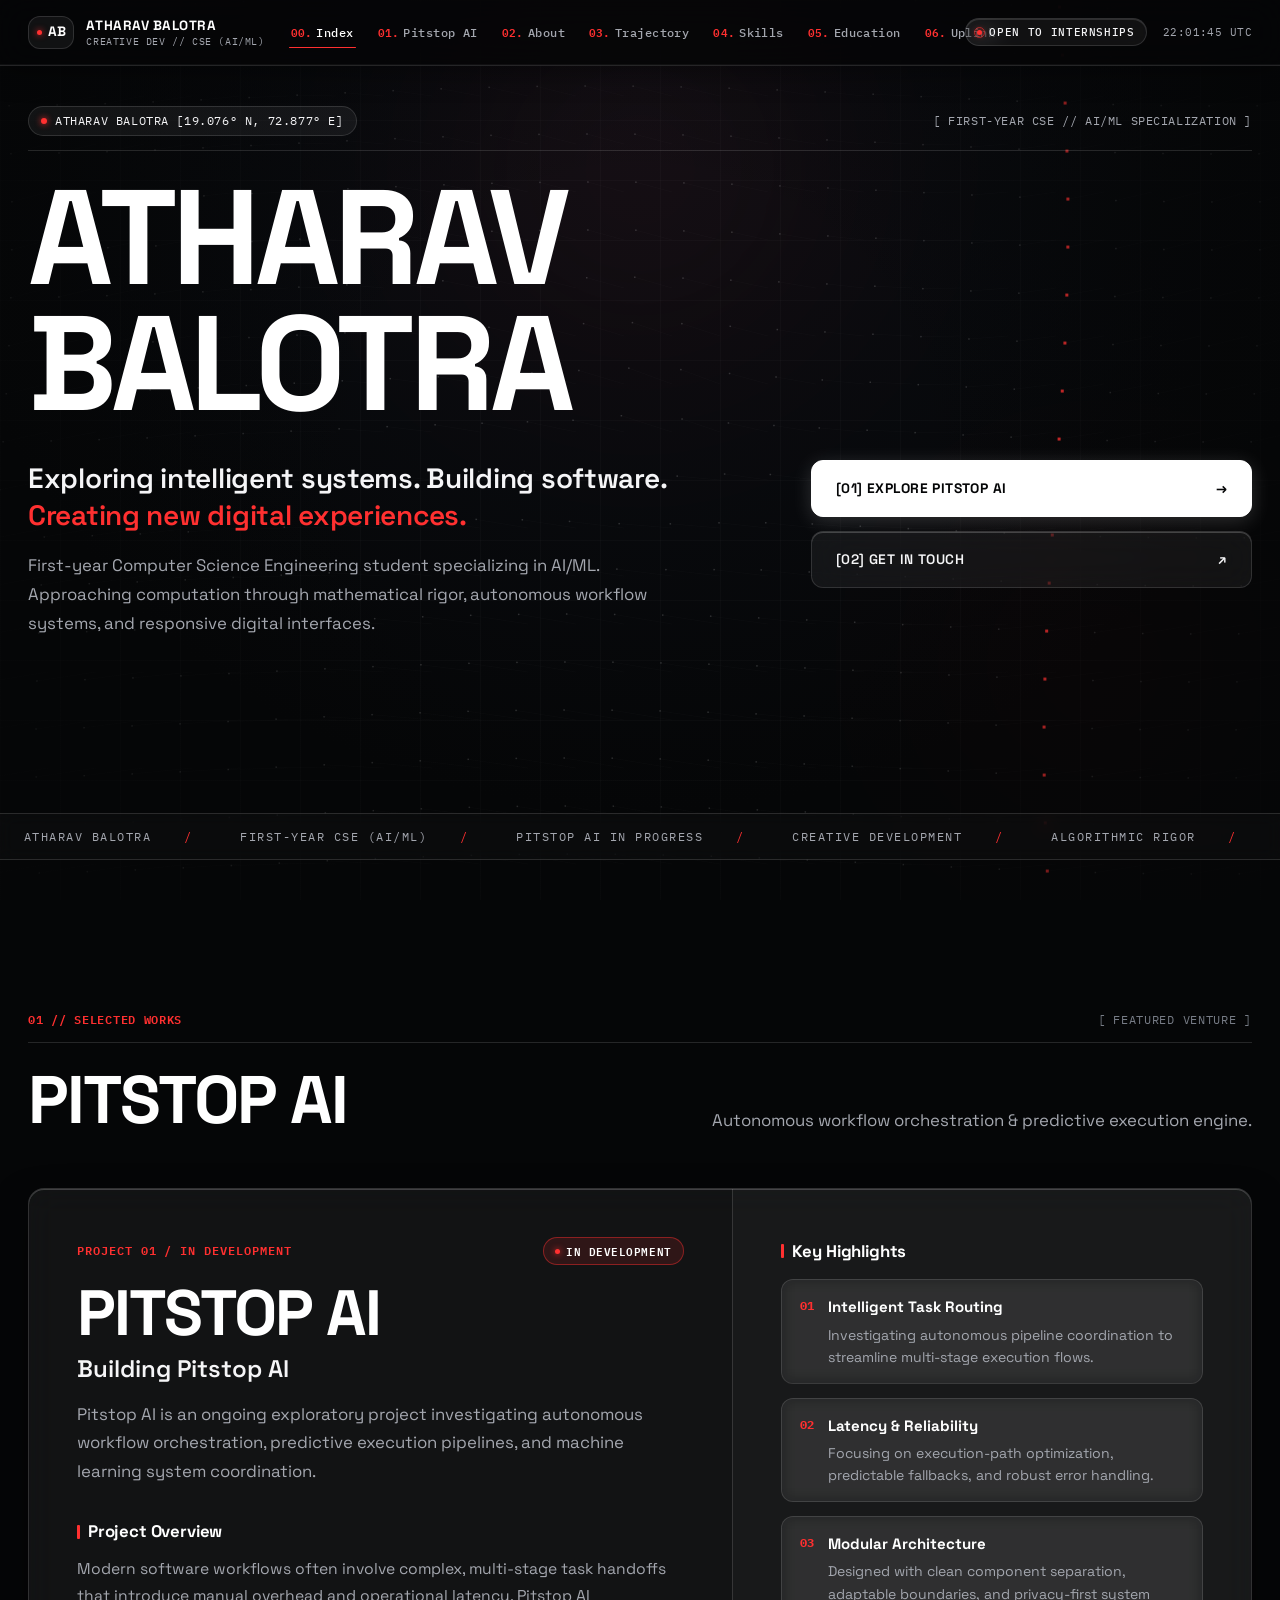
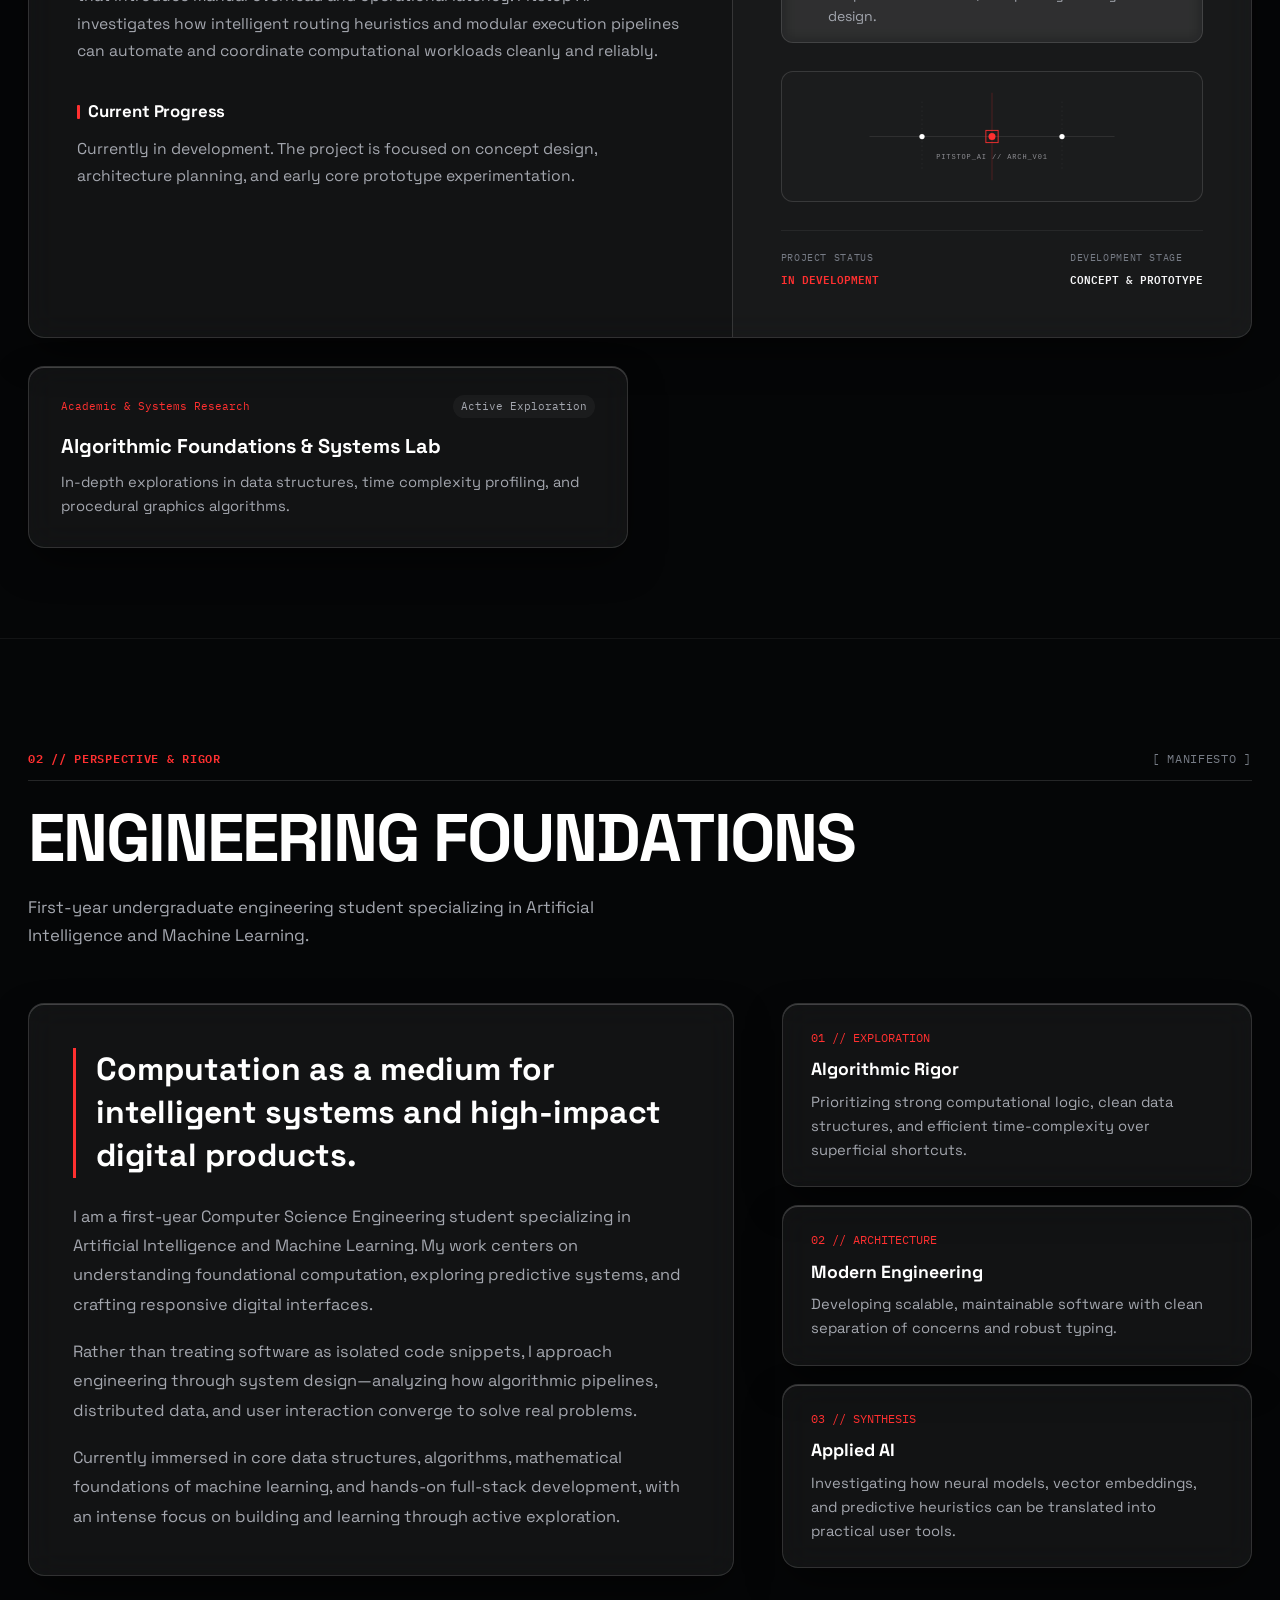
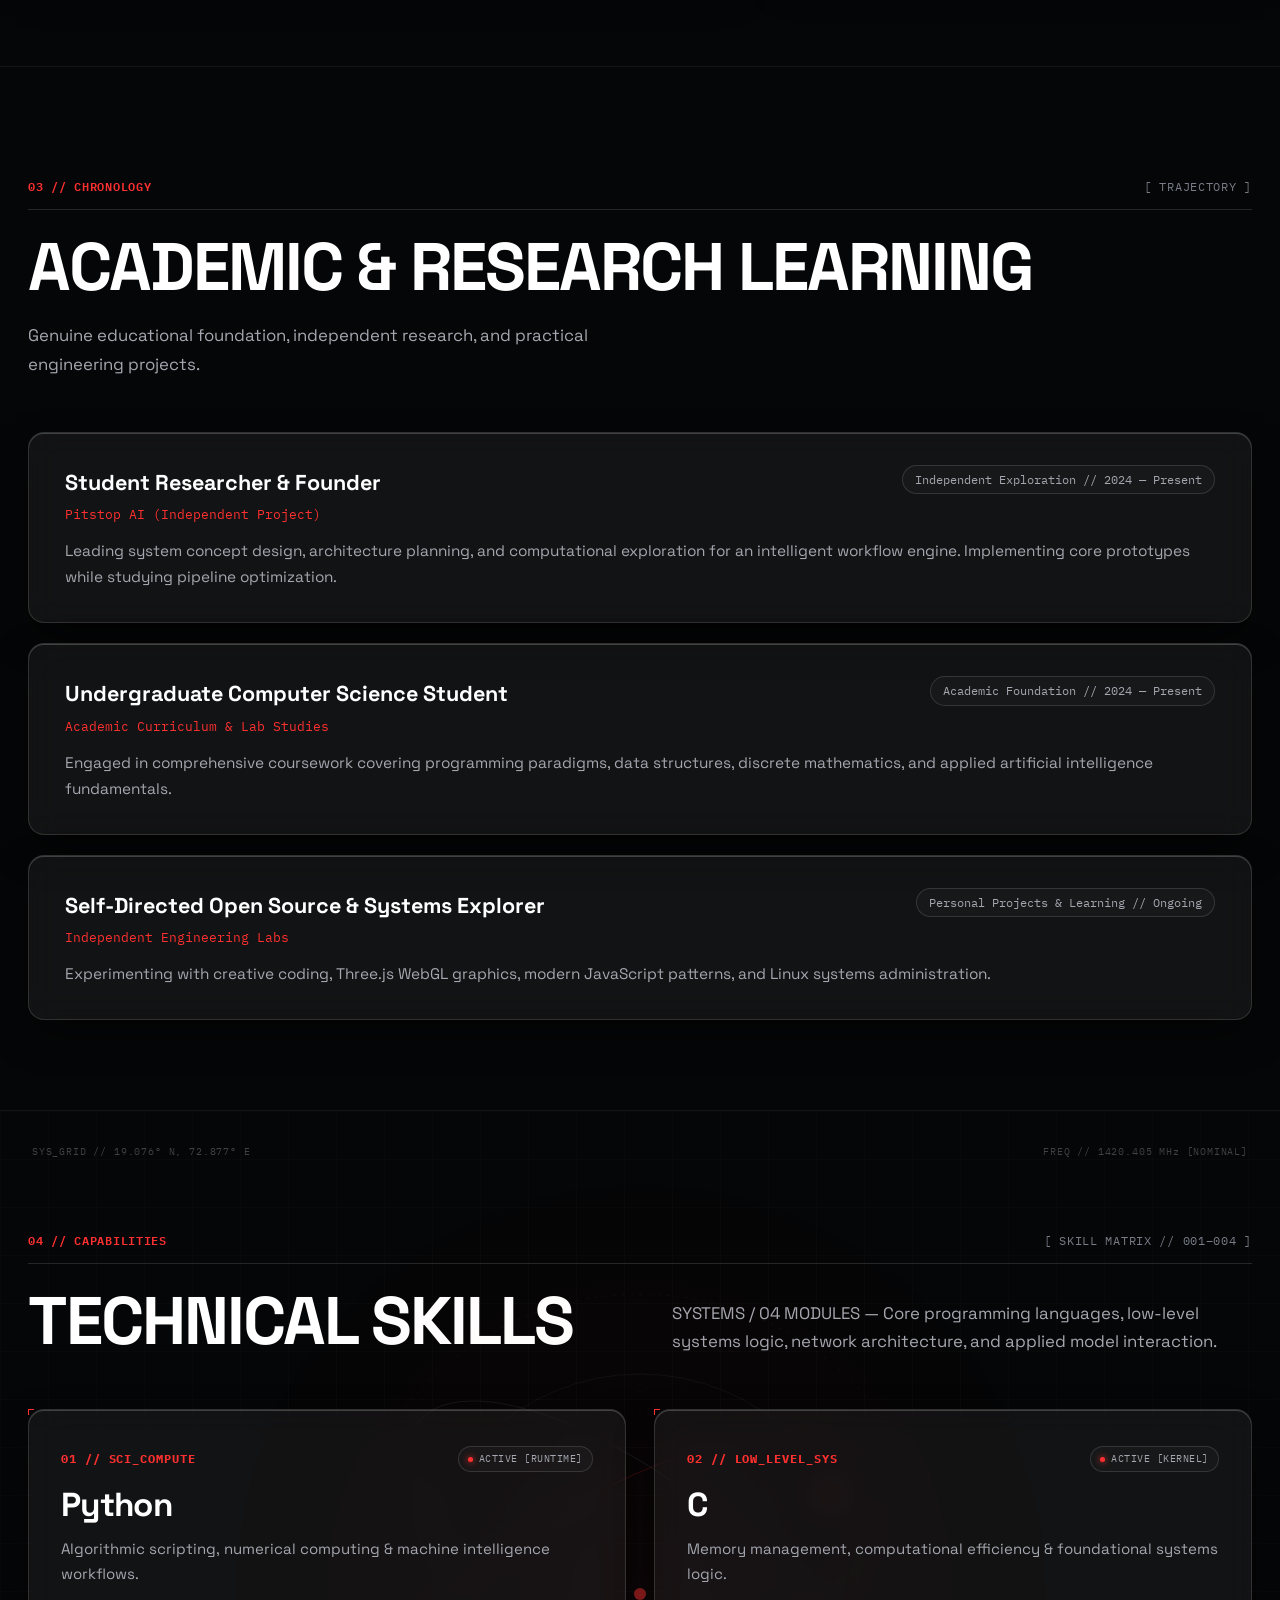
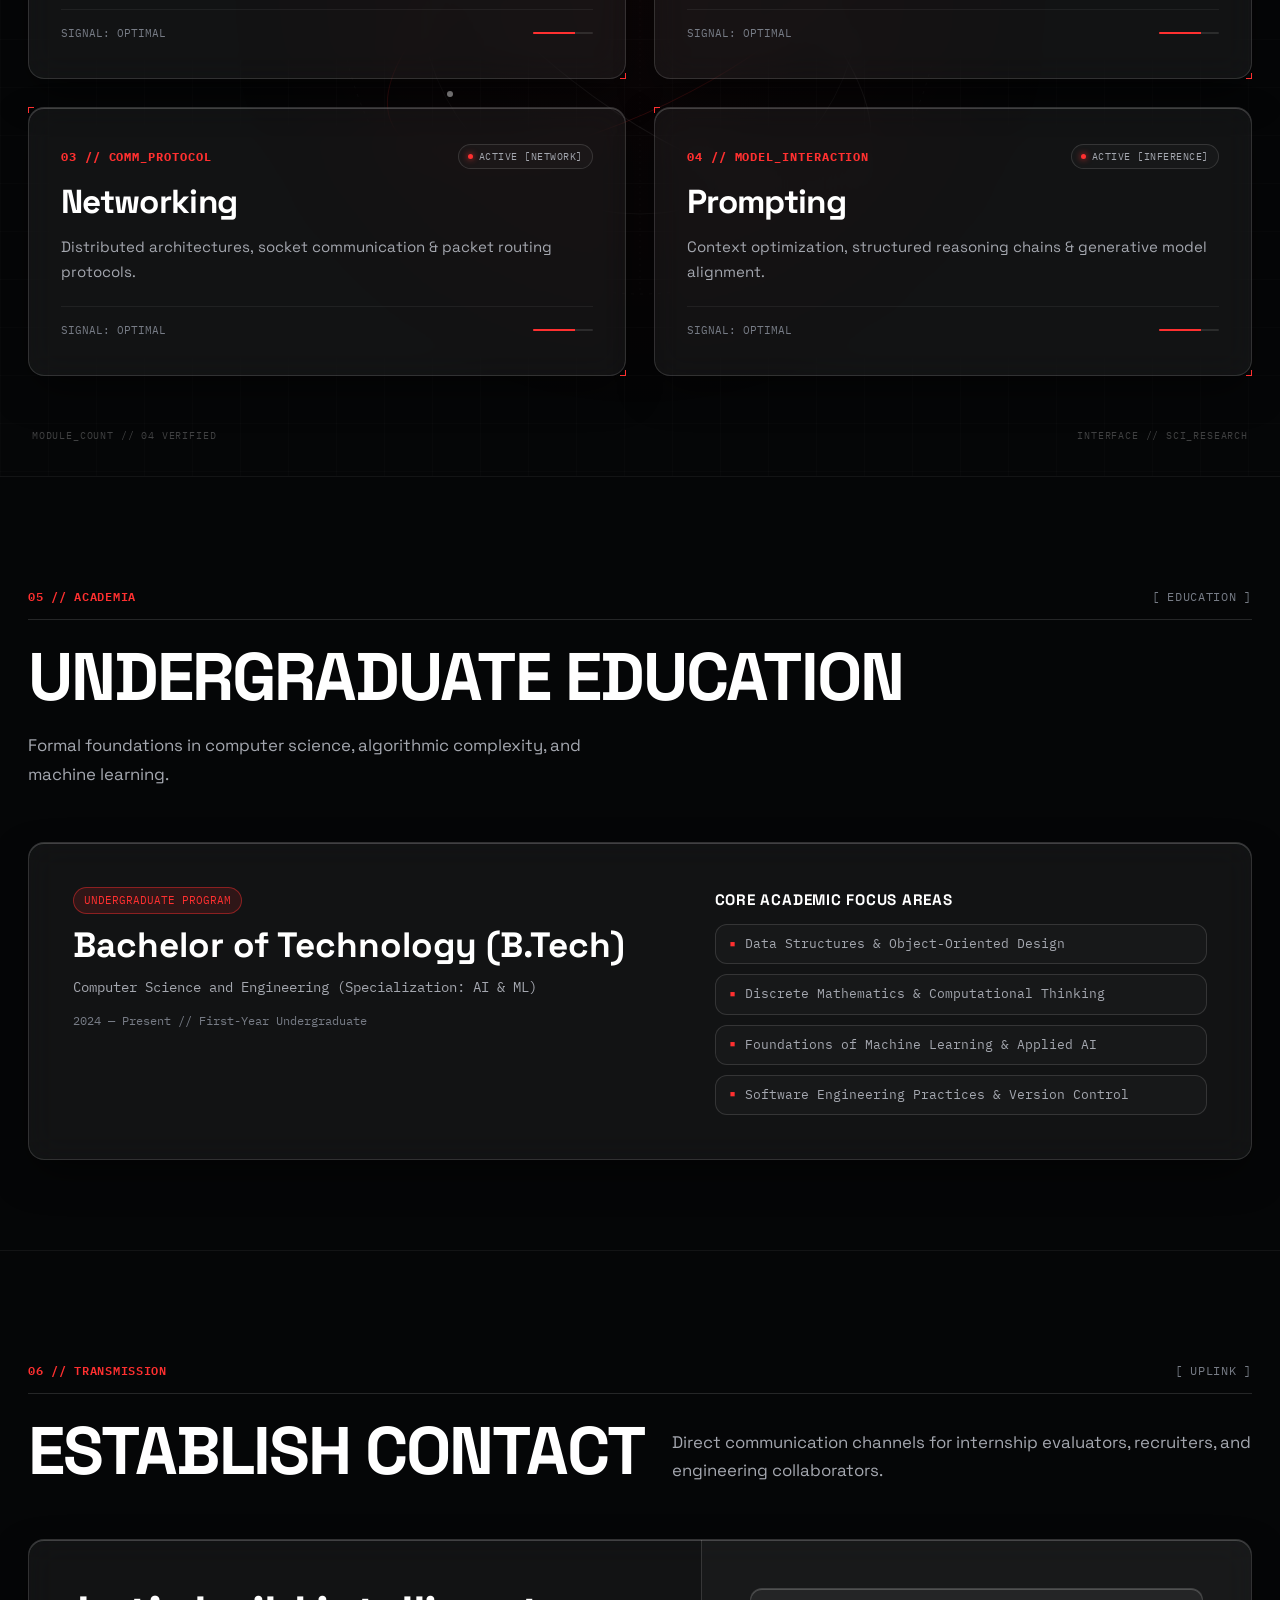
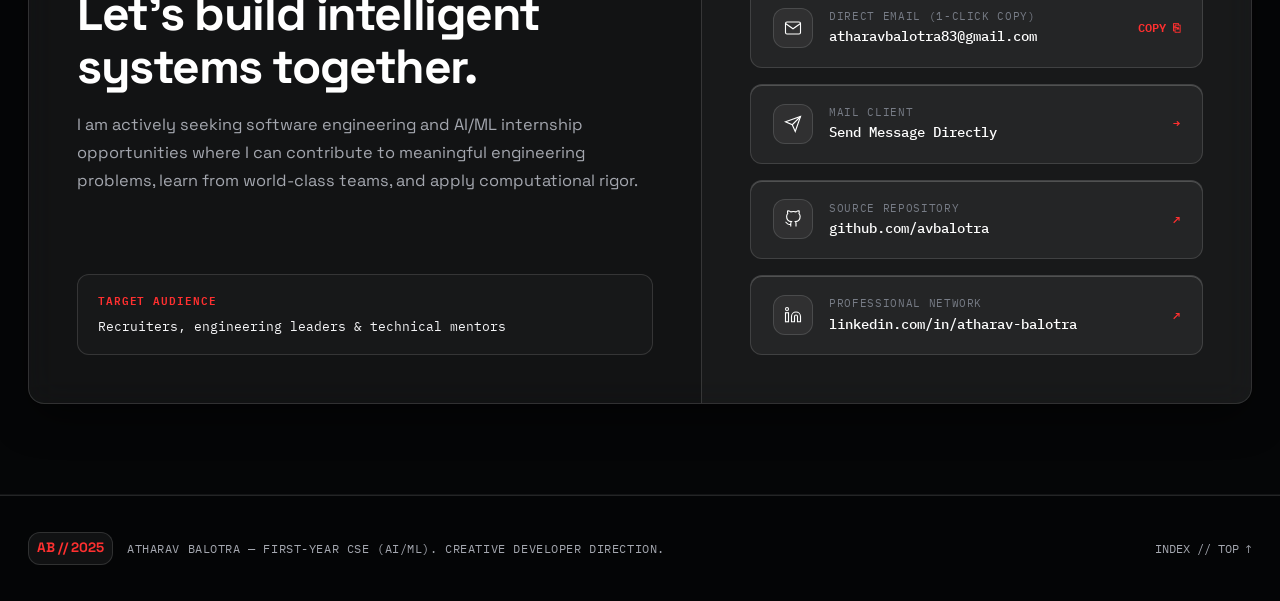
==== commit 148151a2: "chore: accept and format changes across html templates" ====
--- a/portfolio.html
+++ b/portfolio.html
@@ -1,23 +1,29 @@
 <!DOCTYPE html>
 <html lang="en">
+
 <head>
   <meta charset="UTF-8">
   <meta name="viewport" content="width=device-width, initial-scale=1.0">
   <title>ATHARAV BALOTRA — Creative Developer &amp; CSE (AI/ML)</title>
-  
-  <meta name="description" content="Atharav Balotra — First-year Computer Science Engineering student specializing in AI/ML. Creative developer portfolio featuring experimental typography, generative digital patterns, and Pitstop AI.">
+
+  <meta name="description"
+    content="Atharav Balotra — First-year Computer Science Engineering student specializing in AI/ML. Creative developer portfolio featuring experimental typography, generative digital patterns, and Pitstop AI.">
   <meta name="author" content="Atharav Balotra">
 
   <!-- Monogram Vector Favicon -->
-  <link rel="icon" href="data:image/svg+xml,<svg xmlns=%22http://www.w3.org/2000/svg%22 viewBox=%220 0 100 100%22><rect width=%22100%22 height=%22100%22 fill=%22%23050505%22/><circle cx=%2250%22 cy=%2250%22 r=%2238%22 fill=%22none%22 stroke=%22%23FF3030%22 stroke-width=%223%22 stroke-dasharray=%224 4%22/><text y=%22.72em%22 x=%22.18em%22 font-size=%2255%22 font-family=%22sans-serif%22 font-weight=%22800%22 fill=%22%23ffffff%22>AB</text></svg>">
+  <link rel="icon"
+    href="data:image/svg+xml,<svg xmlns=%22http://www.w3.org/2000/svg%22 viewBox=%220 0 100 100%22><rect width=%22100%22 height=%22100%22 fill=%22%23050505%22/><circle cx=%2250%22 cy=%2250%22 r=%2238%22 fill=%22none%22 stroke=%22%23FF3030%22 stroke-width=%223%22 stroke-dasharray=%224 4%22/><text y=%22.72em%22 x=%22.18em%22 font-size=%2255%22 font-family=%22sans-serif%22 font-weight=%22800%22 fill=%22%23ffffff%22>AB</text></svg>">
 
   <!-- Google Fonts: Space Grotesk (Display & Body), IBM Plex Mono (Technical Monospace) -->
   <link rel="preconnect" href="https://fonts.googleapis.com">
   <link rel="preconnect" href="https://fonts.gstatic.com" crossorigin>
-  <link href="https://fonts.googleapis.com/css2?family=IBM+Plex+Mono:ital,wght@0,400;0,500;0,600;0,700;1,400&family=Space+Grotesk:wght@400;500;600;700;800&display=swap" rel="stylesheet">
+  <link
+    href="https://fonts.googleapis.com/css2?family=IBM+Plex+Mono:ital,wght@0,400;0,500;0,600;0,700;1,400&family=Space+Grotesk:wght@400;500;600;700;800&display=swap"
+    rel="stylesheet">
 
   <link rel="stylesheet" href="style.css">
 </head>
+
 <body class="wodniack-creative">
 
   <!-- Accessibility Skip Link -->
@@ -39,7 +45,7 @@
        ======================================================== -->
   <header class="creative-header" id="mainHeader">
     <div class="header-container">
-      
+
       <!-- Monogram & Identity -->
       <a href="#hero" class="brand-anchor" aria-label="Atharav Balotra Homepage">
         <div class="brand-badge">
@@ -55,13 +61,20 @@
       <!-- Desktop Navigation Links (No Resume Link) -->
       <nav class="header-nav" aria-label="Primary Navigation">
         <ul class="nav-links-row">
-          <li><a href="#hero" class="nav-link-item active" data-section="hero"><span class="idx">00.</span><span class="nav-label">Index</span></a></li>
-          <li><a href="#pitstop" class="nav-link-item" data-section="pitstop"><span class="idx">01.</span><span class="nav-label">Pitstop&nbsp;AI</span></a></li>
-          <li><a href="#about" class="nav-link-item" data-section="about"><span class="idx">02.</span><span class="nav-label">About</span></a></li>
-          <li><a href="#experience" class="nav-link-item" data-section="experience"><span class="idx">03.</span><span class="nav-label">Trajectory</span></a></li>
-          <li><a href="#skills" class="nav-link-item" data-section="skills"><span class="idx">04.</span><span class="nav-label">Skills</span></a></li>
-          <li><a href="#education" class="nav-link-item" data-section="education"><span class="idx">05.</span><span class="nav-label">Education</span></a></li>
-          <li><a href="#contact" class="nav-link-item" data-section="contact"><span class="idx">06.</span><span class="nav-label">Uplink</span></a></li>
+          <li><a href="#hero" class="nav-link-item active" data-section="hero"><span class="idx">00.</span><span
+                class="nav-label">Index</span></a></li>
+          <li><a href="#pitstop" class="nav-link-item" data-section="pitstop"><span class="idx">01.</span><span
+                class="nav-label">Pitstop&nbsp;AI</span></a></li>
+          <li><a href="#about" class="nav-link-item" data-section="about"><span class="idx">02.</span><span
+                class="nav-label">About</span></a></li>
+          <li><a href="#experience" class="nav-link-item" data-section="experience"><span class="idx">03.</span><span
+                class="nav-label">Trajectory</span></a></li>
+          <li><a href="#skills" class="nav-link-item" data-section="skills"><span class="idx">04.</span><span
+                class="nav-label">Skills</span></a></li>
+          <li><a href="#education" class="nav-link-item" data-section="education"><span class="idx">05.</span><span
+                class="nav-label">Education</span></a></li>
+          <li><a href="#contact" class="nav-link-item" data-section="contact"><span class="idx">06.</span><span
+                class="nav-label">Uplink</span></a></li>
         </ul>
       </nav>
 
@@ -73,7 +86,8 @@
         </a>
         <span class="clock-display" id="telemetryClock">--:--:-- UTC</span>
 
-        <button class="mobile-nav-toggle" id="mobileNavToggle" aria-label="Toggle Navigation Drawer" aria-expanded="false">
+        <button class="mobile-nav-toggle" id="mobileNavToggle" aria-label="Toggle Navigation Drawer"
+          aria-expanded="false">
           <span class="toggle-line"></span>
           <span class="toggle-line"></span>
         </button>
@@ -111,7 +125,7 @@
          ---------------------------------------------------- -->
     <section class="hero-stage" id="hero">
       <div class="hero-main-container">
-        
+
         <!-- Metadata Row -->
         <div class="hero-meta-row">
           <span class="hero-tag">
@@ -133,10 +147,12 @@
         <div class="hero-sub-grid">
           <div>
             <div class="hero-lead-text">
-              Exploring intelligent systems. Building software. <span class="highlight-red">Creating new digital experiences.</span>
+              Exploring intelligent systems. Building software. <span class="highlight-red">Creating new digital
+                experiences.</span>
             </div>
             <p class="hero-bio-p">
-              First-year Computer Science Engineering student specializing in AI/ML. Approaching computation through mathematical rigor, autonomous workflow systems, and responsive digital interfaces.
+              First-year Computer Science Engineering student specializing in AI/ML. Approaching computation through
+              mathematical rigor, autonomous workflow systems, and responsive digital interfaces.
             </p>
           </div>
 
@@ -180,7 +196,7 @@
          ---------------------------------------------------- -->
     <section class="editorial-sector" id="pitstop">
       <div class="sector-wrap">
-        
+
         <header class="sector-editorial-header">
           <div class="seh-index-row">
             <span class="sec-num">01 // SELECTED WORKS</span>
@@ -197,7 +213,7 @@
         <!-- Flagship Project Presentation: Pitstop AI -->
         <article class="project-showcase-card">
           <div class="psc-inner-grid">
-            
+
             <!-- Left Narrative Column -->
             <div class="psc-col-main">
               <div class="psc-header-group">
@@ -211,7 +227,8 @@
                 <h3 class="psc-project-title">PITSTOP AI</h3>
                 <h4 class="psc-headline">Building Pitstop AI</h4>
                 <p class="psc-lead-desc">
-                  Pitstop AI is an ongoing exploratory project investigating autonomous workflow orchestration, predictive execution pipelines, and machine learning system coordination.
+                  Pitstop AI is an ongoing exploratory project investigating autonomous workflow orchestration,
+                  predictive execution pipelines, and machine learning system coordination.
                 </p>
               </div>
 
@@ -219,7 +236,9 @@
               <div class="psc-block">
                 <h5 class="psc-block-heading">Project Overview</h5>
                 <p class="psc-block-text" id="pitstopOverviewText">
-                  Modern software workflows often involve complex, multi-stage task handoffs that introduce manual overhead and operational latency. Pitstop AI investigates how intelligent routing heuristics and modular execution pipelines can automate and coordinate computational workloads cleanly and reliably.
+                  Modern software workflows often involve complex, multi-stage task handoffs that introduce manual
+                  overhead and operational latency. Pitstop AI investigates how intelligent routing heuristics and
+                  modular execution pipelines can automate and coordinate computational workloads cleanly and reliably.
                 </p>
               </div>
 
@@ -227,7 +246,8 @@
               <div class="psc-block">
                 <h5 class="psc-block-heading">Current Progress</h5>
                 <p class="psc-block-text" id="pitstopProgressText">
-                  Currently in development. The project is focused on concept design, architecture planning, and early core prototype experimentation.
+                  Currently in development. The project is focused on concept design, architecture planning, and early
+                  core prototype experimentation.
                 </p>
               </div>
             </div>
@@ -255,7 +275,8 @@
                     <span class="ph-idx">03</span>
                     <div class="ph-content">
                       <strong>Modular Architecture</strong>
-                      <p>Designed with clean component separation, adaptable boundaries, and privacy-first system design.</p>
+                      <p>Designed with clean component separation, adaptable boundaries, and privacy-first system
+                        design.</p>
                     </div>
                   </li>
                 </ul>
@@ -264,15 +285,18 @@
               <!-- Restrained Schematic Graphic -->
               <div class="psc-linework-frame" aria-hidden="true">
                 <svg class="psc-linework-svg" viewBox="0 0 320 120" fill="none">
-                  <line x1="20" y1="60" x2="300" y2="60" stroke="rgba(255,255,255,0.1)" stroke-width="1"/>
-                  <line x1="80" y1="20" x2="80" y2="100" stroke="rgba(255,255,255,0.06)" stroke-width="1" stroke-dasharray="2 3"/>
-                  <line x1="160" y1="10" x2="160" y2="110" stroke="rgba(255,48,48,0.25)" stroke-width="1"/>
-                  <line x1="240" y1="20" x2="240" y2="100" stroke="rgba(255,255,255,0.06)" stroke-width="1" stroke-dasharray="2 3"/>
-                  <circle cx="80" cy="60" r="3" fill="#ffffff"/>
-                  <circle cx="160" cy="60" r="4" fill="#FF3030"/>
-                  <circle cx="240" cy="60" r="3" fill="#ffffff"/>
-                  <rect x="153" y="53" width="14" height="14" stroke="#FF3030" stroke-width="1" fill="none"/>
-                  <text x="160" y="86" font-family="'JetBrains Mono', monospace" font-size="8" fill="#8E8E93" text-anchor="middle" letter-spacing="1">PITSTOP_AI // ARCH_V01</text>
+                  <line x1="20" y1="60" x2="300" y2="60" stroke="rgba(255,255,255,0.1)" stroke-width="1" />
+                  <line x1="80" y1="20" x2="80" y2="100" stroke="rgba(255,255,255,0.06)" stroke-width="1"
+                    stroke-dasharray="2 3" />
+                  <line x1="160" y1="10" x2="160" y2="110" stroke="rgba(255,48,48,0.25)" stroke-width="1" />
+                  <line x1="240" y1="20" x2="240" y2="100" stroke="rgba(255,255,255,0.06)" stroke-width="1"
+                    stroke-dasharray="2 3" />
+                  <circle cx="80" cy="60" r="3" fill="#ffffff" />
+                  <circle cx="160" cy="60" r="4" fill="#FF3030" />
+                  <circle cx="240" cy="60" r="3" fill="#ffffff" />
+                  <rect x="153" y="53" width="14" height="14" stroke="#FF3030" stroke-width="1" fill="none" />
+                  <text x="160" y="86" font-family="'JetBrains Mono', monospace" font-size="8" fill="#8E8E93"
+                    text-anchor="middle" letter-spacing="1">PITSTOP_AI // ARCH_V01</text>
                 </svg>
               </div>
 
@@ -303,7 +327,7 @@
          ---------------------------------------------------- -->
     <section class="editorial-sector" id="about">
       <div class="sector-wrap">
-        
+
         <header class="sector-editorial-header">
           <div class="seh-index-row">
             <span class="sec-num">02 // PERSPECTIVE &amp; RIGOR</span>
@@ -318,20 +342,26 @@
         </header>
 
         <div class="editorial-about-grid">
-          
+
           <article class="about-manifesto-pane">
             <h3 class="manifesto-big-statement">
               Computation as a medium for intelligent systems and high-impact digital products.
             </h3>
             <div class="manifesto-paragraphs" id="aboutManifestoContainer">
               <p>
-                I am a first-year Computer Science Engineering student specializing in Artificial Intelligence and Machine Learning. My work centers on understanding foundational computation, exploring predictive systems, and crafting responsive digital interfaces.
+                I am a first-year Computer Science Engineering student specializing in Artificial Intelligence and
+                Machine Learning. My work centers on understanding foundational computation, exploring predictive
+                systems, and crafting responsive digital interfaces.
               </p>
               <p>
-                Rather than treating software as isolated code snippets, I approach engineering through system design—analyzing how algorithmic pipelines, distributed data, and user interaction converge to solve real problems.
+                Rather than treating software as isolated code snippets, I approach engineering through system
+                design—analyzing how algorithmic pipelines, distributed data, and user interaction converge to solve
+                real problems.
               </p>
               <p>
-                Currently immersed in core data structures, algorithms, mathematical foundations of machine learning, and hands-on full-stack development, with an intense focus on building and learning through active exploration.
+                Currently immersed in core data structures, algorithms, mathematical foundations of machine learning,
+                and hands-on full-stack development, with an intense focus on building and learning through active
+                exploration.
               </p>
             </div>
           </article>
@@ -343,7 +373,8 @@
               </div>
               <h4 class="pb-title">Algorithmic Rigor</h4>
               <p class="pb-desc">
-                Prioritizing strong computational logic, clean data structures, and efficient time-complexity over superficial shortcuts.
+                Prioritizing strong computational logic, clean data structures, and efficient time-complexity over
+                superficial shortcuts.
               </p>
             </div>
 
@@ -363,7 +394,8 @@
               </div>
               <h4 class="pb-title">Applied AI</h4>
               <p class="pb-desc">
-                Investigating how neural models, vector embeddings, and predictive heuristics can be translated into practical user tools.
+                Investigating how neural models, vector embeddings, and predictive heuristics can be translated into
+                practical user tools.
               </p>
             </div>
           </div>
@@ -378,7 +410,7 @@
          ---------------------------------------------------- -->
     <section class="editorial-sector" id="experience">
       <div class="sector-wrap">
-        
+
         <header class="sector-editorial-header">
           <div class="seh-index-row">
             <span class="sec-num">03 // CHRONOLOGY</span>
@@ -393,7 +425,7 @@
         </header>
 
         <div class="trajectory-stack" id="experienceTrajectoryContainer">
-          
+
           <div class="trajectory-card">
             <div class="tc-top-row">
               <div>
@@ -403,7 +435,8 @@
               <span class="tc-meta-pill">Independent Exploration // 2024 — Present</span>
             </div>
             <p class="tc-desc">
-              Leading system concept design, architecture planning, and computational exploration for an intelligent workflow engine. Implementing core prototypes while studying pipeline optimization.
+              Leading system concept design, architecture planning, and computational exploration for an intelligent
+              workflow engine. Implementing core prototypes while studying pipeline optimization.
             </p>
           </div>
 
@@ -416,7 +449,8 @@
               <span class="tc-meta-pill">Academic Foundation // 2024 — Present</span>
             </div>
             <p class="tc-desc">
-              Engaged in comprehensive coursework covering programming paradigms, data structures, discrete mathematics, and applied artificial intelligence fundamentals.
+              Engaged in comprehensive coursework covering programming paradigms, data structures, discrete mathematics,
+              and applied artificial intelligence fundamentals.
             </p>
           </div>
 
@@ -429,7 +463,8 @@
               <span class="tc-meta-pill">Personal Projects &amp; Learning // Ongoing</span>
             </div>
             <p class="tc-desc">
-              Experimenting with creative coding, interactive Canvas graphics, modern JavaScript patterns, and Linux systems administration.
+              Experimenting with creative coding, interactive Canvas graphics, modern JavaScript patterns, and Linux
+              systems administration.
             </p>
           </div>
 
@@ -446,19 +481,23 @@
       <div class="skills-scientific-backdrop" aria-hidden="true">
         <div class="ssb-grid-lines"></div>
         <svg class="ssb-orbital-svg" viewBox="0 0 640 640" fill="none">
-          <circle cx="320" cy="320" r="300" stroke="rgba(255,255,255,0.06)" stroke-width="1" stroke-dasharray="3 6"/>
-          <circle cx="320" cy="320" r="220" stroke="rgba(255,255,255,0.08)" stroke-width="1"/>
+          <circle cx="320" cy="320" r="300" stroke="rgba(255,255,255,0.06)" stroke-width="1" stroke-dasharray="3 6" />
+          <circle cx="320" cy="320" r="220" stroke="rgba(255,255,255,0.08)" stroke-width="1" />
           <g class="ssb-orbit-loop">
-            <ellipse cx="320" cy="320" rx="280" ry="110" stroke="rgba(255,48,48,0.3)" stroke-width="1" transform="rotate(-28 320 320)"/>
-            <circle cx="510" cy="220" r="4" fill="#FF3030"/>
+            <ellipse cx="320" cy="320" rx="280" ry="110" stroke="rgba(255,48,48,0.3)" stroke-width="1"
+              transform="rotate(-28 320 320)" />
+            <circle cx="510" cy="220" r="4" fill="#FF3030" />
           </g>
           <g class="ssb-orbit-loop-rev">
-            <ellipse cx="320" cy="320" rx="280" ry="110" stroke="rgba(255,255,255,0.12)" stroke-width="1" transform="rotate(38 320 320)"/>
-            <circle cx="130" cy="420" r="3" fill="#ffffff"/>
+            <ellipse cx="320" cy="320" rx="280" ry="110" stroke="rgba(255,255,255,0.12)" stroke-width="1"
+              transform="rotate(38 320 320)" />
+            <circle cx="130" cy="420" r="3" fill="#ffffff" />
           </g>
-          <circle cx="320" cy="320" r="6" fill="#FF3030"/>
-          <line x1="320" y1="20" x2="320" y2="620" stroke="rgba(255,255,255,0.04)" stroke-width="1" stroke-dasharray="2 4"/>
-          <line x1="20" y1="320" x2="620" y2="320" stroke="rgba(255,255,255,0.04)" stroke-width="1" stroke-dasharray="2 4"/>
+          <circle cx="320" cy="320" r="6" fill="#FF3030" />
+          <line x1="320" y1="20" x2="320" y2="620" stroke="rgba(255,255,255,0.04)" stroke-width="1"
+            stroke-dasharray="2 4" />
+          <line x1="20" y1="320" x2="620" y2="320" stroke="rgba(255,255,255,0.04)" stroke-width="1"
+            stroke-dasharray="2 4" />
         </svg>
         <div class="ssb-coord-tag ssb-coord-tl">SYS_GRID // 19.076° N, 72.877° E</div>
         <div class="ssb-coord-tag ssb-coord-tr">FREQ // 1420.405 MHz [NOMINAL]</div>
@@ -467,7 +506,7 @@
       </div>
 
       <div class="sector-wrap">
-        
+
         <header class="sector-editorial-header">
           <div class="seh-index-row">
             <span class="sec-num">04 // CAPABILITIES</span>
@@ -476,13 +515,14 @@
           <div class="seh-title-row">
             <h2 class="seh-large-title">TECHNICAL SKILLS</h2>
             <p class="seh-desc-lead">
-              SYSTEMS / 04 MODULES &mdash; Core programming languages, low-level systems logic, network architecture, and applied model interaction.
+              SYSTEMS / 04 MODULES &mdash; Core programming languages, low-level systems logic, network architecture,
+              and applied model interaction.
             </p>
           </div>
         </header>
 
         <div class="skills-modern-grid" id="skillsMatrixContainer">
-          
+
           <div class="skill-item-card" tabindex="0">
             <div class="sic-top-row">
               <span class="sic-idx">01 // SCI_COMPUTE</span>
@@ -545,7 +585,7 @@
          ---------------------------------------------------- -->
     <section class="editorial-sector" id="education">
       <div class="sector-wrap">
-        
+
         <header class="sector-editorial-header">
           <div class="seh-index-row">
             <span class="sec-num">05 // ACADEMIA</span>
@@ -561,7 +601,7 @@
 
         <article class="education-editorial-card">
           <div class="edu-split-row">
-            
+
             <div class="edu-left-col">
               <span class="edu-tag-pill">UNDERGRADUATE PROGRAM</span>
               <h3 class="edu-degree-title">Bachelor of Technology (B.Tech)</h3>
@@ -590,7 +630,7 @@
          ---------------------------------------------------- -->
     <section class="editorial-sector" id="contact">
       <div class="sector-wrap">
-        
+
         <header class="sector-editorial-header">
           <div class="seh-index-row">
             <span class="sec-num">06 // TRANSMISSION</span>
@@ -606,12 +646,13 @@
 
         <div class="contact-uplink-card">
           <div class="cuc-split-layout">
-            
+
             <div class="cuc-left-info">
               <div>
                 <h3 class="cuc-headline">Let's build intelligent systems together.</h3>
                 <p class="cuc-body">
-                  I am actively seeking software engineering and AI/ML internship opportunities where I can contribute to meaningful engineering problems, learn from world-class teams, and apply computational rigor.
+                  I am actively seeking software engineering and AI/ML internship opportunities where I can contribute
+                  to meaningful engineering problems, learn from world-class teams, and apply computational rigor.
                 </p>
               </div>
 
@@ -622,14 +663,15 @@
             </div>
 
             <div class="cuc-right-channels">
-              
+
               <!-- 1-Click Copy Email Channel -->
-              <div class="direct-channel-card" id="copyEmailBtn" role="button" tabindex="0" aria-label="Copy email address to clipboard">
+              <div class="direct-channel-card" id="copyEmailBtn" role="button" tabindex="0"
+                aria-label="Copy email address to clipboard">
                 <div class="dcc-info">
                   <div class="dcc-icon-box">
                     <svg class="dcc-svg" viewBox="0 0 24 24">
-                      <path d="M4 4h16c1.1 0 2 .9 2 2v12c0 1.1-.9 2-2 2H4c-1.1 0-2-.9-2-2V6c0-1.1.9-2 2-2z"/>
-                      <polyline points="22,6 12,13 2,6"/>
+                      <path d="M4 4h16c1.1 0 2 .9 2 2v12c0 1.1-.9 2-2 2H4c-1.1 0-2-.9-2-2V6c0-1.1.9-2 2-2z" />
+                      <polyline points="22,6 12,13 2,6" />
                     </svg>
                   </div>
                   <div class="dcc-text-col">
@@ -641,12 +683,13 @@
               </div>
 
               <!-- Mail Client Direct Link -->
-              <a href="mailto:atharavbalotra83@gmail.com" class="direct-channel-card" aria-label="Send direct message via email client">
+              <a href="mailto:atharavbalotra83@gmail.com" class="direct-channel-card"
+                aria-label="Send direct message via email client">
                 <div class="dcc-info">
                   <div class="dcc-icon-box">
                     <svg class="dcc-svg" viewBox="0 0 24 24">
-                      <line x1="22" y1="2" x2="11" y2="13"/>
-                      <polygon points="22 2 15 22 11 13 2 9 22 2"/>
+                      <line x1="22" y1="2" x2="11" y2="13" />
+                      <polygon points="22 2 15 22 11 13 2 9 22 2" />
                     </svg>
                   </div>
                   <div class="dcc-text-col">
@@ -658,11 +701,13 @@
               </a>
 
               <!-- GitHub Profile -->
-              <a href="https://github.com/avbalotra" target="_blank" rel="noopener noreferrer" class="direct-channel-card" aria-label="Visit Atharav Balotra GitHub profile">
+              <a href="https://github.com/avbalotra" target="_blank" rel="noopener noreferrer"
+                class="direct-channel-card" aria-label="Visit Atharav Balotra GitHub profile">
                 <div class="dcc-info">
                   <div class="dcc-icon-box">
                     <svg class="dcc-svg" viewBox="0 0 24 24">
-                      <path d="M9 19c-5 1.5-5-2.5-7-3m14 6v-3.87a3.37 3.37 0 0 0-.94-2.61c3.14-.35 6.44-1.54 6.44-7A5.44 5.44 0 0 0 20 4.77 5.07 5.07 0 0 0 19.91 1S18.73.65 16 2.48a13.38 13.38 0 0 0-7 0C6.27.65 5.09 1 5.09 1A5.07 5.07 0 0 0 5 4.77a5.44 5.44 0 0 0-1.5 3.78c0 5.42 3.3 6.61 6.44 7A3.37 3.37 0 0 0 9 18.13V22"/>
+                      <path
+                        d="M9 19c-5 1.5-5-2.5-7-3m14 6v-3.87a3.37 3.37 0 0 0-.94-2.61c3.14-.35 6.44-1.54 6.44-7A5.44 5.44 0 0 0 20 4.77 5.07 5.07 0 0 0 19.91 1S18.73.65 16 2.48a13.38 13.38 0 0 0-7 0C6.27.65 5.09 1 5.09 1A5.07 5.07 0 0 0 5 4.77a5.44 5.44 0 0 0-1.5 3.78c0 5.42 3.3 6.61 6.44 7A3.37 3.37 0 0 0 9 18.13V22" />
                     </svg>
                   </div>
                   <div class="dcc-text-col">
@@ -674,13 +719,14 @@
               </a>
 
               <!-- LinkedIn Profile -->
-              <a href="https://www.linkedin.com/in/atharav-balotra-5058a7336" target="_blank" rel="noopener noreferrer" class="direct-channel-card" aria-label="Visit Atharav Balotra LinkedIn profile">
+              <a href="https://www.linkedin.com/in/atharav-balotra-5058a7336" target="_blank" rel="noopener noreferrer"
+                class="direct-channel-card" aria-label="Visit Atharav Balotra LinkedIn profile">
                 <div class="dcc-info">
                   <div class="dcc-icon-box">
                     <svg class="dcc-svg" viewBox="0 0 24 24">
-                      <path d="M16 8a6 6 0 0 1 6 6v7h-4v-7a2 2 0 0 0-2-2 2 2 0 0 0-2 2v7h-4v-7a6 6 0 0 1 6-6z"/>
-                      <rect x="2" y="9" width="4" height="12"/>
-                      <circle cx="4" cy="4" r="2"/>
+                      <path d="M16 8a6 6 0 0 1 6 6v7h-4v-7a2 2 0 0 0-2-2 2 2 0 0 0-2 2v7h-4v-7a6 6 0 0 1 6-6z" />
+                      <rect x="2" y="9" width="4" height="12" />
+                      <circle cx="4" cy="4" r="2" />
                     </svg>
                   </div>
                   <div class="dcc-text-col">
@@ -733,4 +779,5 @@
   <script src="portfolio-data.js"></script>
   <script src="script.js"></script>
 </body>
-</html>
+
+</html>
